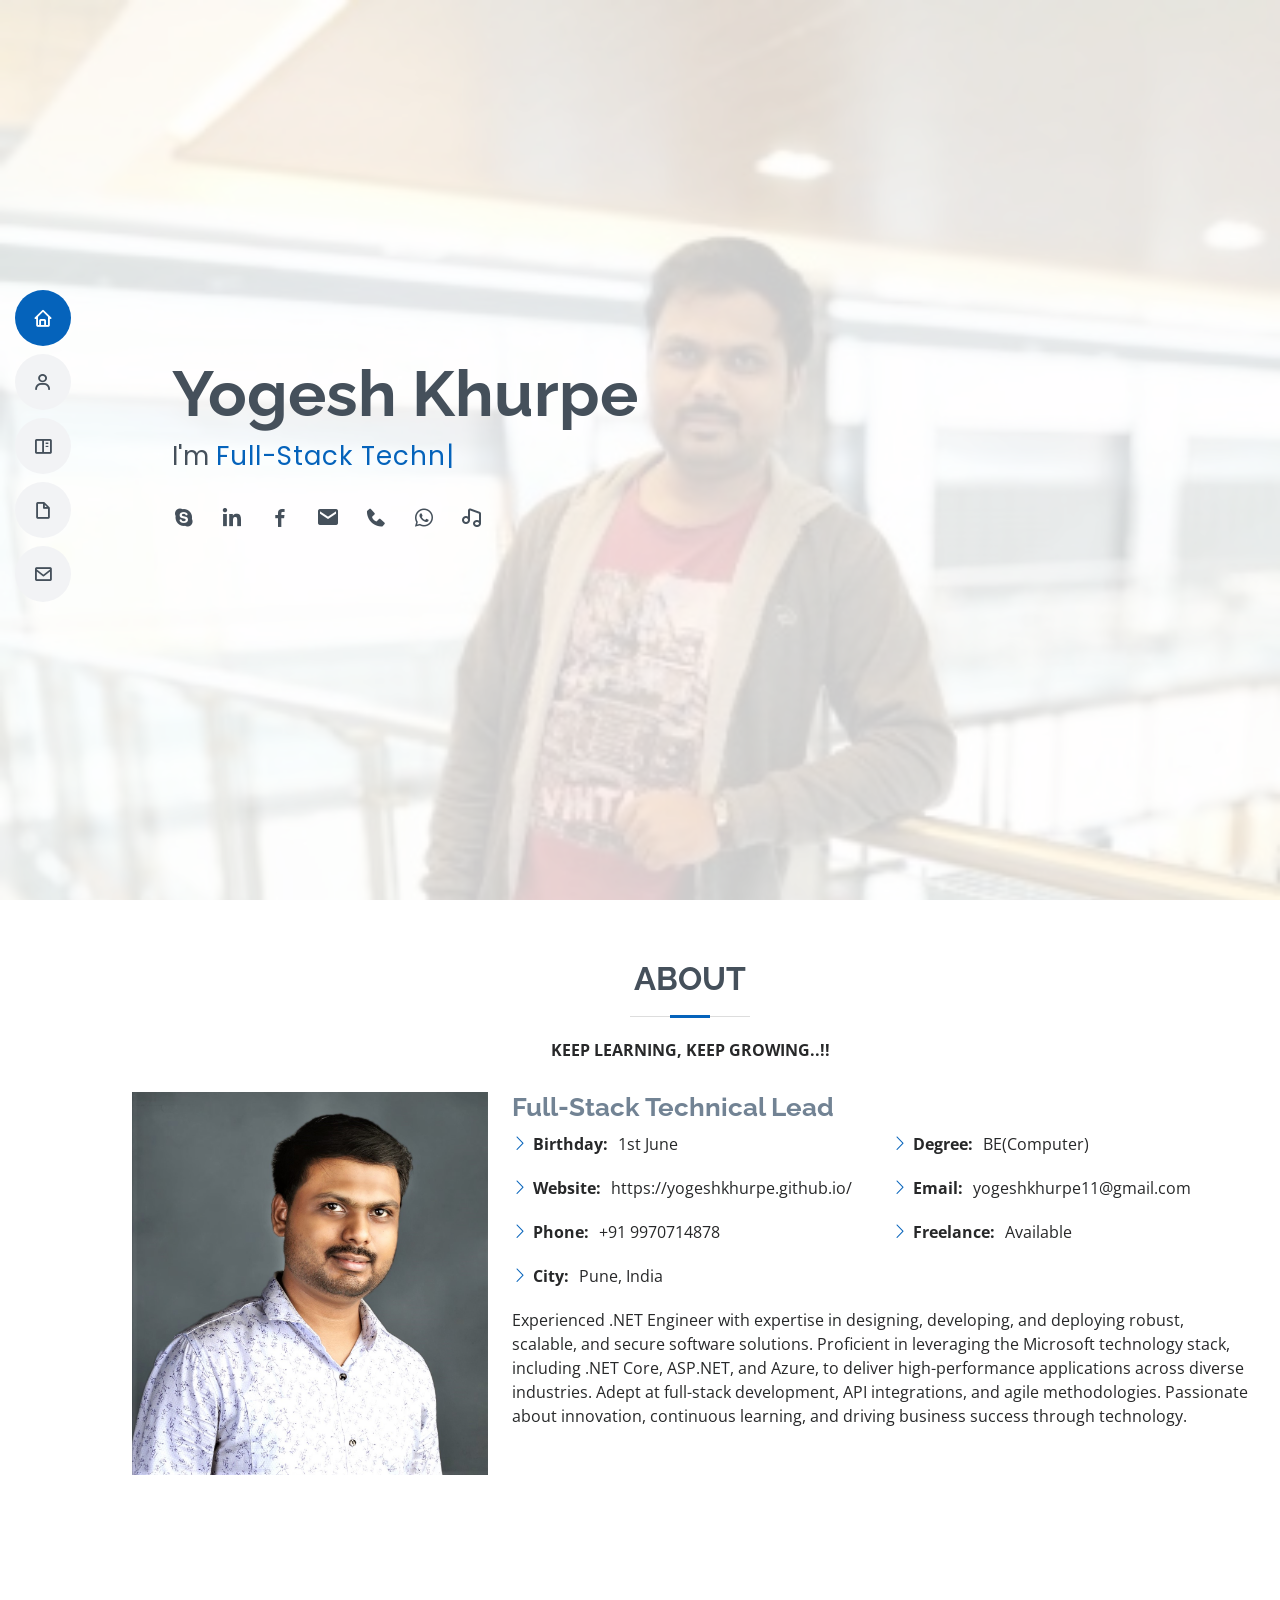
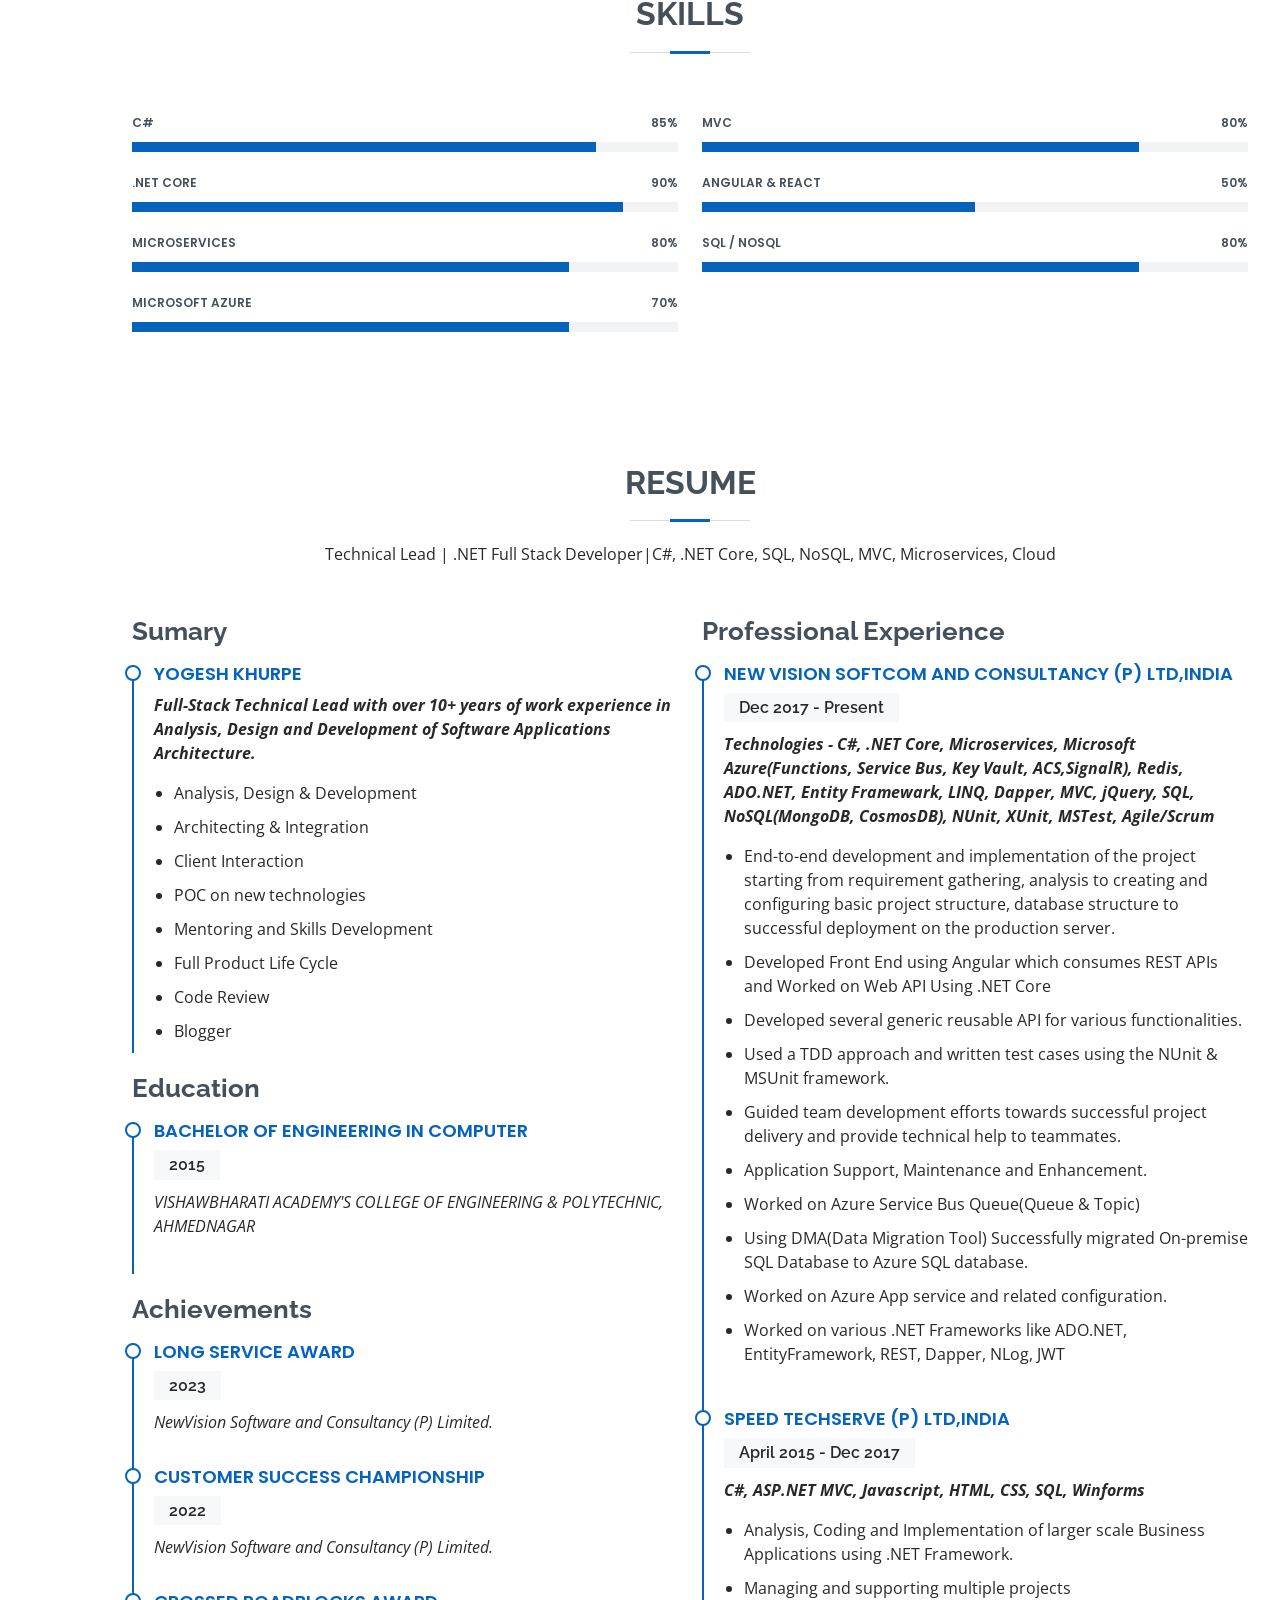
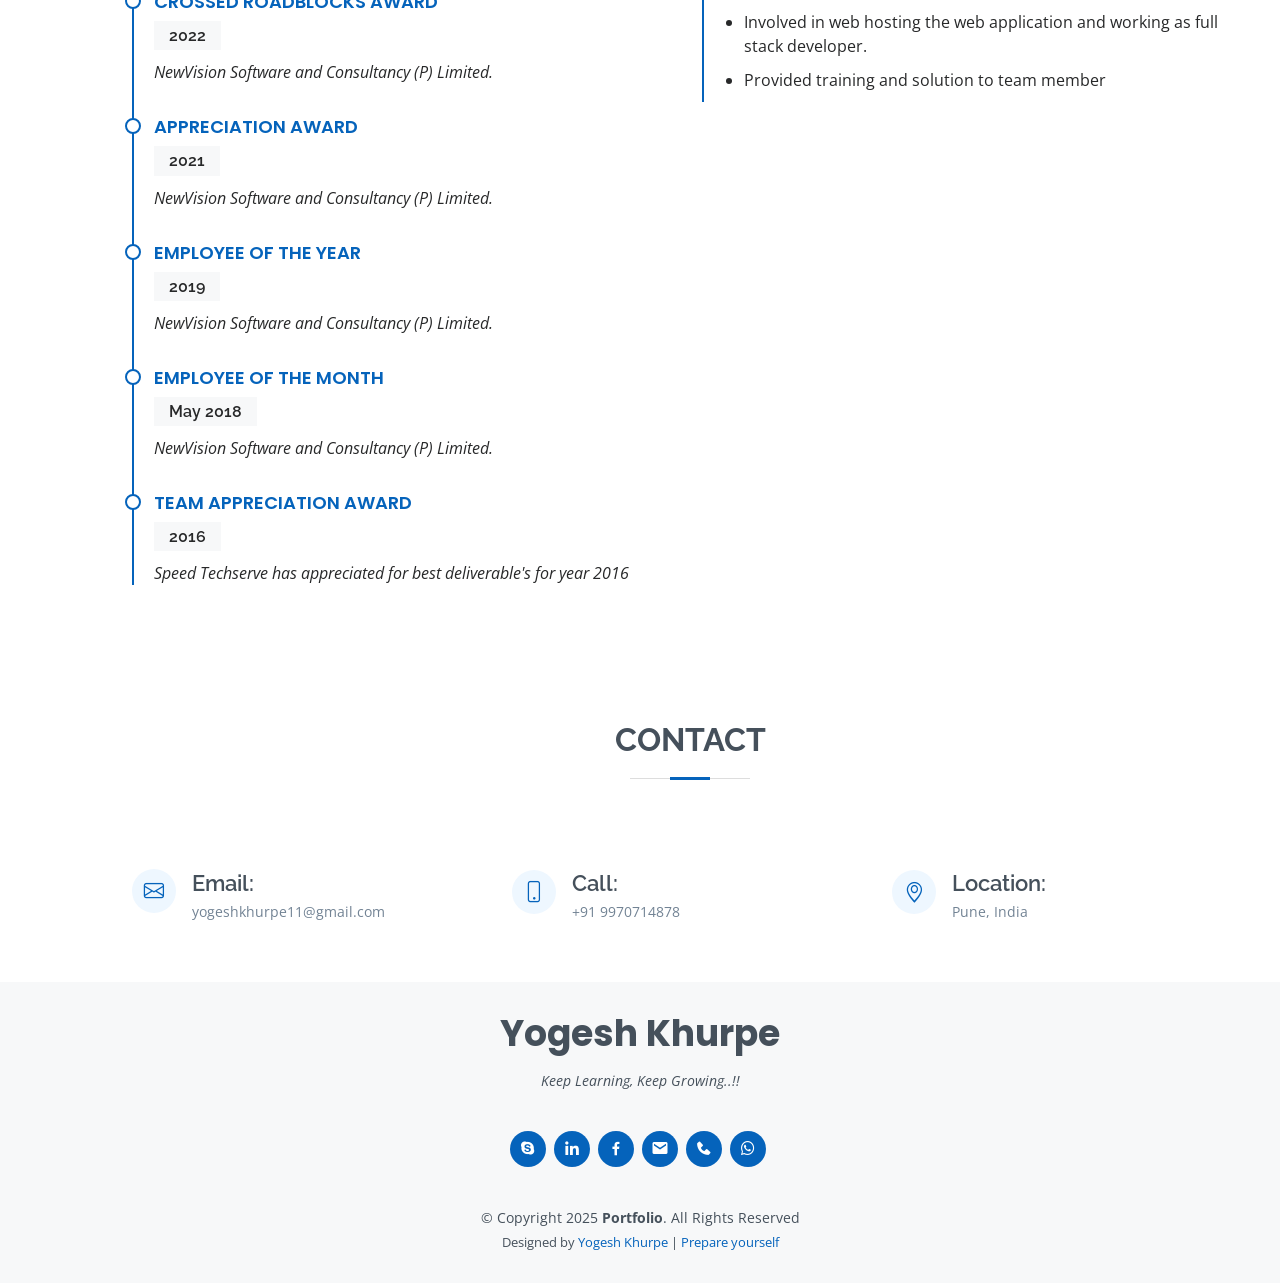
==== index.html @ 598e219a "Update index.html" ====
<!DOCTYPE html>
<html lang="en">

<head>
    <meta charset="utf-8">
    <meta content="width=device-width, initial-scale=1.0" name="viewport">

    <title>Yogesh Khurpe | Software Designer</title>
    <meta content="Yogesh Khurpe" name="description">
    <meta content="Yogesh,Yogesh Khurpe,Yogesh Khurpe Portfolio" name="keywords">

    <!-- Favicons -->
    <link href="assets/img/favicon.ico" rel="icon">
    <link href="assets/img/apple-touch-icon.png" rel="apple-touch-icon">

    <!-- Google Fonts -->
    <link href="https://fonts.googleapis.com/css?family=Open+Sans:300,300i,400,400i,600,600i,700,700i|Raleway:300,300i,400,400i,500,500i,600,600i,700,700i|Poppins:300,300i,400,400i,500,500i,600,600i,700,700i" rel="stylesheet">

    <!-- Vendor CSS Files -->
    <link href="assets/vendor/aos/aos.css" rel="stylesheet">
    <link href="assets/vendor/bootstrap/css/bootstrap.min.css" rel="stylesheet">
    <link href="assets/vendor/bootstrap-icons/bootstrap-icons.css" rel="stylesheet">
    <link href="assets/vendor/boxicons/css/boxicons.min.css" rel="stylesheet">
    <link href="assets/vendor/glightbox/css/glightbox.min.css" rel="stylesheet">
    <link href="assets/vendor/swiper/swiper-bundle.min.css" rel="stylesheet">

    <!-- Template Main CSS File -->
    <link href="assets/css/style.css" rel="stylesheet">


    <script type="text/javascript">
        function playMusic() {
            document.getElementById("myAudio").play();
        }
    </script>
</head>

<body onload="playMusic()">

    <audio id="myAudio" controls loop autoplay hidden="false">
        <source src="Music/calmpiano.ogg" type="audio/ogg">
    </audio>

    <!-- ======= Mobile nav toggle button ======= -->
    <!-- <button type="button" class="mobile-nav-toggle d-xl-none"><i class="bi bi-list mobile-nav-toggle"></i></button> -->
    <i class="bi bi-list mobile-nav-toggle d-xl-none"></i>
    <!-- ======= Header ======= -->
    <header id="header" class="d-flex flex-column justify-content-center">

        <nav id="navbar" class="navbar nav-menu">
            <ul>
                <li><a href="#hero" class="nav-link scrollto active"><i class="bx bx-home"></i> <span>Home</span></a></li>
                <li><a href="#about" class="nav-link scrollto"><i class="bx bx-user"></i> <span>About</span></a></li>
                <li><a href="#skills" class="nav-link scrollto"><i class="bx bx-book-content"></i> <span>Skills</span></a></li>
                <li><a href="#resume" class="nav-link scrollto"><i class="bx bx-file-blank"></i> <span>Resume</span></a></li>
                <!--<li><a href="#services" class="nav-link scrollto"><i class="bx bx-server"></i> <span>Services</span></a></li>-->
                <li><a href="#contact" class="nav-link scrollto"><i class="bx bx-envelope"></i> <span>Contact</span></a></li>
            </ul>
        </nav><!-- .nav-menu -->

    </header><!-- End Header -->
    <!-- ======= Hero Section ======= -->
    <section id="hero" class="d-flex flex-column justify-content-center">
        <div class="container" data-aos="zoom-in" data-aos-delay="100">
            <h1>Yogesh Khurpe</h1>
            <p>I'm <span class="typed" data-typed-items="Full-Stack Technical Lead, Software Developer"></span></p>
            <div class="social-links">

                <a target="_blank" href="https://join.skype.com/invite/p4VAq1hdDJqx" class="skype"><i class="bx bxl-skype"></i></a>
                <a target="_blank" href="https://www.linkedin.com/in/yogesh-khurpe-dotnetdeveloper/" class="linkedin"><i class="bx bxl-linkedin"></i></a>
                <a target="_blank" href="https://www.facebook.com/yogesh.khurpe1" class="facebook"><i class="bx bxl-facebook"></i></a>
                <a target="_blank" href="mailto:yogeshkhurpe11@gmail.com" class="envelope"><i class="bx bxs-envelope"></i></a>
                <a target="_blank" href="tel:9970714878" class="phone"><i class="bx bxs-phone"></i></a>
                <a target="_blank" href="https://api.whatsapp.com/send?phone=919970714878" class="whatsapp"><i class="bx bxl-whatsapp"></i></a>
                <a href="https://yogeshkhurpe.github.io/" class="music"><i class="bx bx-music"></i></a>
            </div>
        </div>
    </section><!-- End Hero -->

    <main id="main">

        <!-- ======= About Section ======= -->
        <section id="about" class="about">
            <div class="container" data-aos="fade-up">

                <div class="section-title">
                    <h2>About</h2>           
                    <p>
                        <b>KEEP LEARNING, KEEP GROWING..!!</b>
                    </p>
                </div>

                <div class="row">
                    <div class="col-lg-4">
                        <img src="assets/img/profile-img.jpg" class="img-fluid" alt="">
                    </div>
                    <div class="col-lg-8 pt-4 pt-lg-0 content">
                        <h3>Full-Stack Technical Lead </h3>               
                        <div class="row">
                            <div class="col-lg-6">
                                <ul>
                                    <li><i class="bi bi-chevron-right"></i> <strong>Birthday:</strong> <span>1st June</span></li>
                                    <li><i class="bi bi-chevron-right"></i> <strong>Website:</strong> <span>https://yogeshkhurpe.github.io/</span></li>
                                    <li><i class="bi bi-chevron-right"></i> <strong>Phone:</strong> <span>+91 9970714878</span></li>
                                    <li><i class="bi bi-chevron-right"></i> <strong>City:</strong> <span>Pune, India</span></li>
                                </ul>
                            </div>
                            <div class="col-lg-6">
                                <ul>
                                    <li><i class="bi bi-chevron-right"></i> <strong>Degree:</strong> <span>BE(Computer)</span></li>
                                    <li><i class="bi bi-chevron-right"></i> <strong>Email:</strong> <span>yogeshkhurpe11@gmail.com</span></li>
                                    <li><i class="bi bi-chevron-right"></i> <strong>Freelance:</strong> <span>Available</span></li>
                                </ul>
                            </div>
                        </div>
                        <p>
                          Experienced .NET Engineer with expertise in designing, developing, and deploying robust, scalable, and secure software solutions. Proficient in leveraging the Microsoft technology stack, including .NET Core, ASP.NET, and Azure, to deliver high-performance applications across diverse industries. Adept at full-stack development, API integrations, and agile methodologies. Passionate about innovation, continuous learning, and driving business success through technology.
                        </p>
                    </div>
                </div>

            </div>
        </section><!-- End About Section -->
        <!-- ======= Skills Section ======= -->
        <section id="skills" class="skills section-bg">
            <div class="container" data-aos="fade-up">

                <div class="section-title">
                    <h2>Skills</h2>                
                </div>

                <div class="row skills-content">

                    <div class="col-lg-6">

                        <div class="progress">
                            <span class="skill">C# <i class="val">85%</i></span>
                            <div class="progress-bar-wrap">
                                <div class="progress-bar" role="progressbar" aria-valuenow="85" aria-valuemin="0" aria-valuemax="100"></div>
                            </div>
                        </div>

                        <div class="progress">
                            <span class="skill">.NET Core 	 <i class="val">90%</i></span>
                            <div class="progress-bar-wrap">
                                <div class="progress-bar" role="progressbar" aria-valuenow="90" aria-valuemin="0" aria-valuemax="100"></div>
                            </div>
                        </div>

                        <div class="progress">
                            <span class="skill">Microservices <i class="val">80%</i></span>
                            <div class="progress-bar-wrap">
                                <div class="progress-bar" role="progressbar" aria-valuenow="80" aria-valuemin="0" aria-valuemax="100"></div>
                            </div>
                        </div>

                           <div class="progress">
                            <span class="skill">Microsoft Azure <i class="val">70%</i></span>
                            <div class="progress-bar-wrap">
                                <div class="progress-bar" role="progressbar" aria-valuenow="80" aria-valuemin="0" aria-valuemax="100"></div>
                            </div>
                        </div>

                    </div>

                    <div class="col-lg-6">

                        <div class="progress">
                            <span class="skill">MVC <i class="val">80%</i></span>
                            <div class="progress-bar-wrap">
                                <div class="progress-bar" role="progressbar" aria-valuenow="80" aria-valuemin="0" aria-valuemax="100"></div>
                            </div>
                        </div>

                        <div class="progress">
                            <span class="skill">ANGULAR & REACT <i class="val">50%</i></span>
                            <div class="progress-bar-wrap">
                                <div class="progress-bar" role="progressbar" aria-valuenow="50" aria-valuemin="0" aria-valuemax="100"></div>
                            </div>
                        </div>

                        <div class="progress">
                            <span class="skill">SQL / NoSQL <i class="val">80%</i></span>
                            <div class="progress-bar-wrap">
                                <div class="progress-bar" role="progressbar" aria-valuenow="80" aria-valuemin="0" aria-valuemax="100"></div>
                            </div>
                        </div>

                    </div>

                </div>

            </div>
        </section><!-- End Skills Section -->
        <!-- ======= Resume Section ======= -->
        <section id="resume" class="resume">
            <div class="container" data-aos="fade-up">

                <div class="section-title">
                    <h2>Resume</h2>
                    <p> Technical Lead | .NET Full Stack Developer|C#, .NET Core, SQL, NoSQL, MVC, Microservices, Cloud</p>
                </div>

                <div class="row">
                    <div class="col-lg-6">
                        <h3 class="resume-title">Sumary</h3>
                        <div class="resume-item pb-0">
                            <h4>Yogesh Khurpe</h4>
                            <p><em><b> Full-Stack Technical Lead with over 10+ years of work experience in Analysis, Design and Development of Software Applications Architecture.</b></em></p>
                            <ul>
                                <li>Analysis, Design & Development</li>
                                <li>Architecting & Integration</li>
                                <li>Client Interaction</li>
                                <li>POC on new technologies</li>
                                <li>Mentoring and Skills Development</li>
                                <li>Full Product Life Cycle</li>
                                <li>Code Review</li>
                                <li>Blogger</li>

                            </ul>
                        </div>

                        <h3 class="resume-title">Education</h3>
                        <div class="resume-item">
                            <h4>BACHELOR OF ENGINEERING IN COMPUTER</h4>
                            <h5>2015</h5>
                            <p><em>VISHAWBHARATI ACADEMY'S COLLEGE OF ENGINEERING & POLYTECHNIC, AHMEDNAGAR</em></p>
                        </div>

                        <h3 class="resume-title">Achievements</h3>
                        <div class="resume-item">
                            <h4>Long Service Award </h4>
                            <h5>2023</h5>
                            <p>
                                <em>
                                    NewVision Software and Consultancy (P) Limited.
                                </em>
                            </p>
                        </div>
                        <div class="resume-item">
                            <h4>Customer Success Championship </h4>
                            <h5>2022</h5>
                            <p>
                                <em>
                                    NewVision Software and Consultancy (P) Limited.
                                </em>
                            </p>
                        </div>
                        <div class="resume-item">
                            <h4>Crossed Roadblocks Award  </h4>
                            <h5>2022</h5>
                            <p>
                                <em>
                                    NewVision Software and Consultancy (P) Limited.
                                </em>
                            </p>
                        </div>
                         <div class="resume-item">
                            <h4>Appreciation Award  </h4>
                            <h5>2021</h5>
                            <p>
                                <em>
                                    NewVision Software and Consultancy (P) Limited.
                                </em>
                            </p>
                        </div>
                          <div class="resume-item">
                            <h4>Employee Of The Year  </h4>
                            <h5>2019</h5>
                            <p>
                                <em>
                                    NewVision Software and Consultancy (P) Limited.
                                </em>
                            </p>
                        </div>
                             <div class="resume-item">
                            <h4>Employee Of The Month  </h4>
                            <h5>May 2018</h5>
                            <p>
                                <em>
                                    NewVision Software and Consultancy (P) Limited.
                                </em>
                            </p>
                        </div>
                        <div class="resume-item">
                            <h4>Team Appreciation Award </h4>
                            <h5>2016</h5>
                            <p>
                                <em>
                                    Speed Techserve has appreciated for best deliverable's for year 2016
                                </em>
                            </p>
                        </div>
                    </div>
                    <div class="col-lg-6">
                        <h3 class="resume-title">Professional Experience</h3>
                        <div class="resume-item">
                            <h4><a target="_blank" href="https://newvision-software.com/">NEW VISION SOFTCOM AND CONSULTANCY (P) Ltd,India</a></h4>
                            <h5>Dec 2017 - Present</h5>
                            <p><em> <b> Technologies - C#, .NET Core, Microservices, Microsoft Azure(Functions, Service Bus, Key Vault, ACS,SignalR), Redis,  ADO.NET, Entity Framewark, LINQ, Dapper, MVC, jQuery, SQL, NoSQL(MongoDB, CosmosDB), NUnit, XUnit, MSTest, Agile/Scrum</b></em></p>
                            <ul>
                                <li>End-to-end development and implementation of the project starting from requirement gathering, analysis to creating and configuring basic project structure, database structure to successful deployment on the production server.</li>
                                <li>Developed Front End using Angular which consumes REST APIs and Worked on Web API Using .NET Core</li>
                                <li>Developed several generic reusable API for various functionalities.</li>
                                <li>Used a TDD approach and written test cases using the NUnit & MSUnit framework.</li>
                                <li>Guided team development efforts towards successful project delivery and provide technical help to teammates.</li>
                                <li>Application Support, Maintenance and Enhancement.</li>
                                <li>Worked on Azure Service Bus Queue(Queue & Topic)</li>
                                <li>Using DMA(Data Migration Tool) Successfully migrated On-premise SQL Database to Azure SQL database.</li>
                                <li>Worked on Azure App service and related configuration.</li>
                                <li>Worked on various .NET Frameworks like ADO.NET, EntityFramework, REST, Dapper, NLog, JWT</li>
                            </ul>
                        </div>
                        <div class="resume-item">
                            <h4><a target="_blank" href="http://www.speedtechserve.com/" >Speed Techserve (P) Ltd,India</a></h4>
                            <h5>April 2015 - Dec 2017</h5>
                            <p><em><b>C#, ASP.NET MVC, Javascript, HTML, CSS, SQL, Winforms </b></em></p>
                            <ul>
                                <li>Analysis, Coding and Implementation of larger scale Business Applications using .NET Framework.</li>
                                <li>Managing and supporting multiple projects</li>
                                <li>Involved in web hosting the web application and working as full stack developer.</li>
                                <li>Provided training and solution to team member</li>
                            </ul>
                        </div>
                    </div>
                </div>

            </div>
        </section><!-- End Resume Section -->
        <!-- ======= Testimonials Section ======= -->
        <!-- ======= Contact Section ======= -->
        <section id="contact" class="contact">
            <div class="container" data-aos="fade-up">

                <div class="section-title">
                    <h2>Contact</h2>
                </div>

                <div class="row">

                    <div class="col-lg-4">
                        <div class="info">
                            <div class="email">
                                <a href="mailto:yogeshkhurpe11@gmail.com"><i class="bi bi-envelope"></i></a>
                                <h4>Email:</h4>
                                <p>yogeshkhurpe11@gmail.com</p>
                            </div>
                        </div>
                    </div>

                    <div class="col-lg-4">
                        <div class="info">
                            <div class="phone">
                                <a href="tel:9970714878"><i class="bi bi-phone"></i></a>
                                <h4>Call:</h4>
                                <p>+91 9970714878</p>
                            </div>
                        </div>
                    </div>
                    
                    <div class="col-lg-4">
                        <div class="info">
                            <div class="email">
                                <a target="_blank" href="https://goo.gl/maps/CtDCqxecMPmJd1iX8"><i class="bi bi-geo-alt"></i></a>
                                <h4>Location:</h4>
                                <p>Pune, India</p>
                            </div>
                        </div>
                    </div>
                </div>

            </div>
        </section><!-- End Contact Section -->

    </main><!-- End #main -->
    <!-- ======= Footer ======= -->
    <footer id="footer">
        <div class="container">
            <h3>Yogesh Khurpe</h3>
            <p>Keep Learning, Keep Growing..!!</p>
            <div class="social-links">
                <a target="_blank" href="https://join.skype.com/invite/p4VAq1hdDJqx" class="skype"><i class="bx bxl-skype"></i></a>
                <a target="_blank" href="https://www.linkedin.com/in/yogesh-khurpe-dotnetdeveloper/" class="linkedin"><i class="bx bxl-linkedin"></i></a>
                <a target="_blank" href="https://www.facebook.com/yogesh.khurpe1" class="facebook"><i class="bx bxl-facebook"></i></a>
                <a target="_blank" href="mailto:yogeshkhurpe11@gmail.com" class="envelope"><i class="bx bxs-envelope"></i></a>
                <a target="_blank" href="tel:9970714878" class="phone"><i class="bx bxs-phone"></i></a>
                <a target="_blank" href="https://api.whatsapp.com/send?phone=919970714878" class="whatsapp"><i class="bx bxl-whatsapp"></i></a>
            </div>
            <div class="copyright">
                &copy; Copyright 2025 <strong><span>Portfolio</span></strong>. All Rights Reserved
            </div>
            <div class="credits">
                Designed by <a href="#">Yogesh Khurpe</a> | <a href="/preparation" target="_blank">Prepare yourself</a>
            </div>  
        </div>
    </footer><!-- End Footer -->

    <div id="preloader"></div>
    <a href="#" class="back-to-top d-flex align-items-center justify-content-center"><i class="bi bi-arrow-up-short"></i></a>

    <!-- Vendor JS Files -->
    <script src="assets/vendor/aos/aos.js"></script>
    <script src="assets/vendor/bootstrap/js/bootstrap.bundle.min.js"></script>
    <script src="assets/vendor/glightbox/js/glightbox.min.js"></script>
    <script src="assets/vendor/isotope-layout/isotope.pkgd.min.js"></script>
    <script src="assets/vendor/php-email-form/validate.js"></script>
    <script src="assets/vendor/purecounter/purecounter.js"></script>
    <script src="assets/vendor/swiper/swiper-bundle.min.js"></script>
    <script src="assets/vendor/typed.js/typed.min.js"></script>
    <script src="assets/vendor/waypoints/noframework.waypoints.js"></script>

    <!-- Template Main JS File -->
    <script src="assets/js/main.js"></script>

</body>

</html>
---- assets/css/style.css ----
/**
* Template Name: MyResume - v4.0.1
* Template URL: https://bootstrapmade.com/free-html-bootstrap-template-my-resume/
* Author: BootstrapMade.com
* License: https://bootstrapmade.com/license/
*/

/*--------------------------------------------------------------
# General
--------------------------------------------------------------*/
body {
  font-family: "Open Sans", sans-serif;
  color: #272829;
}

a {
  color: #0563bb;
  text-decoration: none;
}

a:hover {
  color: #067ded;
  text-decoration: none;
}

h1, h2, h3, h4, h5, h6 {
  font-family: "Raleway", sans-serif;
}

/*--------------------------------------------------------------
# Back to top button
--------------------------------------------------------------*/
.back-to-top {
  position: fixed;
  visibility: hidden;
  opacity: 0;
  right: 15px;
  bottom: 15px;
  z-index: 996;
  background: #0563bb;
  width: 40px;
  height: 40px;
  border-radius: 50px;
  transition: all 0.4s;
}

.back-to-top i {
  font-size: 28px;
  color: #fff;
  line-height: 0;
}

.back-to-top:hover {
  background: #0678e3;
  color: #fff;
}

.back-to-top.active {
  visibility: visible;
  opacity: 1;
}

/*--------------------------------------------------------------
# Preloader
--------------------------------------------------------------*/
#preloader {
  position: fixed;
  top: 0;
  left: 0;
  right: 0;
  bottom: 0;
  z-index: 9999;
  overflow: hidden;
  background: #fff;
}

#preloader:before {
  content: "";
  position: fixed;
  top: calc(50% - 30px);
  left: calc(50% - 30px);
  border: 6px solid #0563bb;
  border-top-color: #fff;
  border-bottom-color: #fff;
  border-radius: 50%;
  width: 60px;
  height: 60px;
  -webkit-animation: animate-preloader 1s linear infinite;
  animation: animate-preloader 1s linear infinite;
}

@-webkit-keyframes animate-preloader {
  0% {
    transform: rotate(0deg);
  }
  100% {
    transform: rotate(360deg);
  }
}

@keyframes animate-preloader {
  0% {
    transform: rotate(0deg);
  }
  100% {
    transform: rotate(360deg);
  }
}

/*--------------------------------------------------------------
# Disable aos animation delay on mobile devices
--------------------------------------------------------------*/
@media screen and (max-width: 768px) {
  [data-aos-delay] {
    transition-delay: 0 !important;
  }
}

/*--------------------------------------------------------------
# Header
--------------------------------------------------------------*/
#header {
  position: fixed;
  top: 0;
  left: 0;
  bottom: 0;
  z-index: 9997;
  transition: all 0.5s;
  padding: 15px;
  overflow-y: auto;
}

@media (max-width: 992px) {
  #header {
    width: 300px;
    background: #fff;
    border-right: 1px solid #e6e9ec;
    left: -300px;
  }
}

@media (min-width: 992px) {
  #main {
    margin-left: 100px;
  }
}

/*--------------------------------------------------------------
# Navigation Menu
--------------------------------------------------------------*/
/**
* Desktop Navigation 
*/
.nav-menu {
  padding: 0;
  display: block;
}

.nav-menu * {
  margin: 0;
  padding: 0;
  list-style: none;
}

.nav-menu > ul > li {
  position: relative;
  white-space: nowrap;
}

.nav-menu a {
  display: flex;
  align-items: center;
  color: #45505b;
  padding: 10px 18px;
  margin-bottom: 8px;
  transition: 0.3s;
  font-size: 15px;
  border-radius: 50px;
  background: #f2f3f5;
  height: 56px;
  width: 100%;
  overflow: hidden;
  transition: 0.3s;
}

.nav-menu a i {
  font-size: 20px;
}

.nav-menu a span {
  padding: 0 5px 0 7px;
  color: #45505b;
}

@media (min-width: 992px) {
  .nav-menu a {
    width: 56px;
  }
  .nav-menu a span {
    display: none;
    color: #fff;
  }
}

.nav-menu a:hover, .nav-menu .active, .nav-menu li:hover > a {
  color: #fff;
  background: #0563bb;
}

.nav-menu a:hover span, .nav-menu .active span, .nav-menu li:hover > a span {
  color: #fff;
}

.nav-menu a:hover, .nav-menu li:hover > a {
  width: 100%;
  color: #fff;
}

.nav-menu a:hover span, .nav-menu li:hover > a span {
  display: block;
}

/**
* Mobile Navigation 
*/
.mobile-nav-toggle {
  position: fixed;
  right: 10px;
  top: 10px;
  z-index: 9998;
  border: 0;
  background: none;
  font-size: 28px;
  transition: all 0.4s;
  outline: none !important;
  line-height: 0;
  cursor: pointer;
  border-radius: 50px;
  padding: 5px;
}

.mobile-nav-toggle i {
  color: #45505b;
}

.mobile-nav-active {
  overflow: hidden;
}

.mobile-nav-active #header {
  left: 0;
}

.mobile-nav-active .mobile-nav-toggle {
  color: #fff;
  background-color: #0563bb;
}

/*--------------------------------------------------------------
# Hero Section
--------------------------------------------------------------*/
#hero {
  width: 100%;
  height: 100vh;
  background: url("../img/hero-bg.jpg") top right no-repeat;
  background-size: cover;
  position: relative;
}

@media (min-width: 992px) {
  #hero {
    padding-left: 160px;
  }
}

#hero:before {
  content: "";
  background: rgba(255, 255, 255, 0.8);
  position: absolute;
  bottom: 0;
  top: 0;
  left: 0;
  right: 0;
}

#hero h1 {
  margin: 0;
  font-size: 64px;
  font-weight: 700;
  line-height: 56px;
  color: #45505b;
}

#hero p {
  color: #45505b;
  margin: 15px 0 0 0;
  font-size: 26px;
  font-family: "Poppins", sans-serif;
}

#hero p span {
  color: #0563bb;
  letter-spacing: 1px;
}

#hero .social-links {
  margin-top: 30px;
}

#hero .social-links a {
  font-size: 24px;
  display: inline-block;
  color: #45505b;
  line-height: 1;
  margin-right: 20px;
  transition: 0.3s;
}

#hero .social-links a:hover {
  color: #0563bb;
}

@media (max-width: 992px) {
  #hero {
    text-align: center;
  }
  #hero h1 {
    font-size: 32px;
    line-height: 36px;
  }
  #hero p {
    margin-top: 10px;
    font-size: 20px;
    line-height: 24px;
  }
}

/*--------------------------------------------------------------
# Sections General
--------------------------------------------------------------*/
section {
  padding: 60px 0;
  overflow: hidden;
}

.section-title {
  text-align: center;
  padding-bottom: 30px;
}

.section-title h2 {
  font-size: 32px;
  font-weight: bold;
  text-transform: uppercase;
  margin-bottom: 20px;
  padding-bottom: 20px;
  position: relative;
  color: #45505b;
}

.section-title h2::before {
  content: '';
  position: absolute;
  display: block;
  width: 120px;
  height: 1px;
  background: #ddd;
  bottom: 1px;
  left: calc(50% - 60px);
}

.section-title h2::after {
  content: '';
  position: absolute;
  display: block;
  width: 40px;
  height: 3px;
  background: #0563bb;
  bottom: 0;
  left: calc(50% - 20px);
}

.section-title p {
  margin-bottom: 0;
}

/*--------------------------------------------------------------
# About
--------------------------------------------------------------*/
.about .content h3 {
  font-weight: 700;
  font-size: 26px;
  color: #728394;
}

.about .content ul {
  list-style: none;
  padding: 0;
}

.about .content ul li {
  margin-bottom: 20px;
  display: flex;
  align-items: center;
}

.about .content ul strong {
  margin-right: 10px;
}

.about .content ul i {
  font-size: 16px;
  margin-right: 5px;
  color: #0563bb;
  line-height: 0;
}

.about .content p:last-child {
  margin-bottom: 0;
}

/*--------------------------------------------------------------
# Facts
--------------------------------------------------------------*/
.facts .count-box {
  padding: 30px 30px 25px 30px;
  margin-top: 30px;
  width: 100%;
  position: relative;
  text-align: center;
  background: #fff;
}

.facts .count-box i {
  position: absolute;
  top: -25px;
  left: 50%;
  transform: translateX(-50%);
  font-size: 24px;
  background: #0563bb;
  color: #fff;
  border-radius: 50px;
  display: inline-flex;
  align-items: center;
  justify-content: center;
  width: 48px;
  height: 48px;
}

.facts .count-box span {
  font-size: 36px;
  display: block;
  font-weight: 600;
  color: #011426;
}

.facts .count-box p {
  padding: 0;
  margin: 0;
  font-family: "Raleway", sans-serif;
  font-size: 14px;
}

/*--------------------------------------------------------------
# Akills
--------------------------------------------------------------*/
.skills .progress {
  height: 60px;
  display: block;
  background: none;
  border-radius: 0;
}

.skills .progress .skill {
  padding: 10px 0;
  margin: 0;
  text-transform: uppercase;
  display: block;
  font-weight: 600;
  font-family: "Poppins", sans-serif;
  color: #45505b;
}

.skills .progress .skill .val {
  float: right;
  font-style: normal;
}

.skills .progress-bar-wrap {
  background: #f2f3f5;
}

.skills .progress-bar {
  width: 1px;
  height: 10px;
  transition: .9s;
  background-color: #0563bb;
}

/*--------------------------------------------------------------
# Resume
--------------------------------------------------------------*/
.resume .resume-title {
  font-size: 26px;
  font-weight: 700;
  margin-top: 20px;
  margin-bottom: 20px;
  color: #45505b;
}

.resume .resume-item {
  padding: 0 0 20px 20px;
  margin-top: -2px;
  border-left: 2px solid #0563bb;
  position: relative;
}

.resume .resume-item h4 {
  line-height: 18px;
  font-size: 18px;
  font-weight: 600;
  text-transform: uppercase;
  font-family: "Poppins", sans-serif;
  color: #0563bb;
  margin-bottom: 10px;
}

.resume .resume-item h5 {
  font-size: 16px;
  background: #f7f8f9;
  padding: 5px 15px;
  display: inline-block;
  font-weight: 600;
  margin-bottom: 10px;
}

.resume .resume-item ul {
  padding-left: 20px;
}

.resume .resume-item ul li {
  padding-bottom: 10px;
}

.resume .resume-item:last-child {
  padding-bottom: 0;
}

.resume .resume-item::before {
  content: "";
  position: absolute;
  width: 16px;
  height: 16px;
  border-radius: 50px;
  left: -9px;
  top: 0;
  background: #fff;
  border: 2px solid #0563bb;
}

/*--------------------------------------------------------------
# Portfolio
--------------------------------------------------------------*/
.portfolio .portfolio-item {
  margin-bottom: 30px;
}

.portfolio #portfolio-flters {
  padding: 0;
  margin: 0 auto 25px auto;
  list-style: none;
  text-align: center;
  background: #fff;
  border-radius: 50px;
  padding: 2px 15px;
}

.portfolio #portfolio-flters li {
  cursor: pointer;
  display: inline-block;
  padding: 10px 15px;
  font-size: 14px;
  font-weight: 600;
  line-height: 1;
  text-transform: uppercase;
  color: #272829;
  margin-bottom: 5px;
  transition: all 0.3s ease-in-out;
}

.portfolio #portfolio-flters li:hover, .portfolio #portfolio-flters li.filter-active {
  color: #0563bb;
}

.portfolio #portfolio-flters li:last-child {
  margin-right: 0;
}

.portfolio .portfolio-wrap {
  transition: 0.3s;
  position: relative;
  overflow: hidden;
  z-index: 1;
  background: rgba(69, 80, 91, 0.8);
}

.portfolio .portfolio-wrap::before {
  content: "";
  background: rgba(255, 255, 255, 0.7);
  position: absolute;
  left: 30px;
  right: 30px;
  top: 30px;
  bottom: 30px;
  transition: all ease-in-out 0.3s;
  z-index: 2;
  opacity: 0;
}

.portfolio .portfolio-wrap .portfolio-info {
  opacity: 0;
  position: absolute;
  top: 0;
  left: 0;
  right: 0;
  bottom: 0;
  text-align: center;
  z-index: 3;
  transition: all ease-in-out 0.3s;
  display: flex;
  flex-direction: column;
  justify-content: center;
  align-items: center;
}

.portfolio .portfolio-wrap .portfolio-info::before {
  display: block;
  content: "";
  width: 48px;
  height: 48px;
  position: absolute;
  top: 35px;
  left: 35px;
  border-top: 3px solid #d7dce1;
  border-left: 3px solid #d7dce1;
  transition: all 0.5s ease 0s;
  z-index: 9994;
}

.portfolio .portfolio-wrap .portfolio-info::after {
  display: block;
  content: "";
  width: 48px;
  height: 48px;
  position: absolute;
  bottom: 35px;
  right: 35px;
  border-bottom: 3px solid #d7dce1;
  border-right: 3px solid #d7dce1;
  transition: all 0.5s ease 0s;
  z-index: 9994;
}

.portfolio .portfolio-wrap .portfolio-info h4 {
  font-size: 20px;
  color: #45505b;
  font-weight: 600;
}

.portfolio .portfolio-wrap .portfolio-info p {
  color: #45505b;
  font-size: 14px;
  text-transform: uppercase;
  padding: 0;
  margin: 0;
}

.portfolio .portfolio-wrap .portfolio-links {
  text-align: center;
  z-index: 4;
}

.portfolio .portfolio-wrap .portfolio-links a {
  color: #45505b;
  margin: 0 2px;
  font-size: 28px;
  display: inline-block;
  transition: 0.3s;
}

.portfolio .portfolio-wrap .portfolio-links a:hover {
  color: #148af9;
}

.portfolio .portfolio-wrap:hover::before {
  top: 0;
  left: 0;
  right: 0;
  bottom: 0;
  opacity: 1;
}

.portfolio .portfolio-wrap:hover .portfolio-info {
  opacity: 1;
}

.portfolio .portfolio-wrap:hover .portfolio-info::before {
  top: 15px;
  left: 15px;
}

.portfolio .portfolio-wrap:hover .portfolio-info::after {
  bottom: 15px;
  right: 15px;
}

/*--------------------------------------------------------------
# Portfolio Details
--------------------------------------------------------------*/
.portfolio-details {
  padding-top: 40px;
}

.portfolio-details .portfolio-details-slider img {
  width: 100%;
}

.portfolio-details .portfolio-details-slider .swiper-pagination {
  margin-top: 20px;
  position: relative;
}

.portfolio-details .portfolio-details-slider .swiper-pagination .swiper-pagination-bullet {
  width: 12px;
  height: 12px;
  background-color: #fff;
  opacity: 1;
  border: 1px solid #0563bb;
}

.portfolio-details .portfolio-details-slider .swiper-pagination .swiper-pagination-bullet-active {
  background-color: #0563bb;
}

.portfolio-details .portfolio-info {
  padding: 30px;
  box-shadow: 0px 0 30px rgba(69, 80, 91, 0.08);
}

.portfolio-details .portfolio-info h3 {
  font-size: 22px;
  font-weight: 700;
  margin-bottom: 20px;
  padding-bottom: 20px;
  border-bottom: 1px solid #eee;
}

.portfolio-details .portfolio-info ul {
  list-style: none;
  padding: 0;
  font-size: 15px;
}

.portfolio-details .portfolio-info ul li + li {
  margin-top: 10px;
}

.portfolio-details .portfolio-description {
  padding-top: 30px;
}

.portfolio-details .portfolio-description h2 {
  font-size: 26px;
  font-weight: 700;
  margin-bottom: 20px;
}

.portfolio-details .portfolio-description p {
  padding: 0;
}

/*--------------------------------------------------------------
# Services
--------------------------------------------------------------*/
.services .icon-box {
  text-align: center;
  padding: 70px 20px 80px 20px;
  transition: all ease-in-out 0.3s;
  background: #fff;
  box-shadow: 0px 5px 90px 0px rgba(110, 123, 131, 0.05);
}

.services .icon-box .icon {
  margin: 0 auto;
  width: 100px;
  height: 100px;
  display: flex;
  align-items: center;
  justify-content: center;
  transition: ease-in-out 0.3s;
  position: relative;
}

.services .icon-box .icon i {
  font-size: 36px;
  transition: 0.5s;
  position: relative;
}

.services .icon-box .icon svg {
  position: absolute;
  top: 0;
  left: 0;
}

.services .icon-box .icon svg path {
  transition: 0.5s;
  fill: #f5f5f5;
}

.services .icon-box h4 {
  font-weight: 600;
  margin: 10px 0 15px 0;
  font-size: 22px;
}

.services .icon-box h4 a {
  color: #45505b;
  transition: ease-in-out 0.3s;
}

.services .icon-box p {
  line-height: 24px;
  font-size: 14px;
  margin-bottom: 0;
}

.services .icon-box:hover {
  border-color: #fff;
  box-shadow: 0px 0 35px 0 rgba(0, 0, 0, 0.08);
}

.services .iconbox-blue i {
  color: #47aeff;
}

.services .iconbox-blue:hover .icon i {
  color: #fff;
}

.services .iconbox-blue:hover .icon path {
  fill: #47aeff;
}

.services .iconbox-orange i {
  color: #ffa76e;
}

.services .iconbox-orange:hover .icon i {
  color: #fff;
}

.services .iconbox-orange:hover .icon path {
  fill: #ffa76e;
}

.services .iconbox-pink i {
  color: #e80368;
}

.services .iconbox-pink:hover .icon i {
  color: #fff;
}

.services .iconbox-pink:hover .icon path {
  fill: #e80368;
}

.services .iconbox-yellow i {
  color: #ffbb2c;
}

.services .iconbox-yellow:hover .icon i {
  color: #fff;
}

.services .iconbox-yellow:hover .icon path {
  fill: #ffbb2c;
}

.services .iconbox-red i {
  color: #ff5828;
}

.services .iconbox-red:hover .icon i {
  color: #fff;
}

.services .iconbox-red:hover .icon path {
  fill: #ff5828;
}

.services .iconbox-teal i {
  color: #11dbcf;
}

.services .iconbox-teal:hover .icon i {
  color: #fff;
}

.services .iconbox-teal:hover .icon path {
  fill: #11dbcf;
}

/*--------------------------------------------------------------
# Testimonials
--------------------------------------------------------------*/
.testimonials .section-header {
  margin-bottom: 40px;
}

.testimonials .testimonial-item {
  text-align: center;
}

.testimonials .testimonial-item .testimonial-img {
  width: 120px;
  border-radius: 50%;
  border: 4px solid #fff;
  margin: 0 auto;
}

.testimonials .testimonial-item h3 {
  font-size: 20px;
  font-weight: bold;
  margin: 10px 0 5px 0;
  color: #111;
}

.testimonials .testimonial-item h4 {
  font-size: 14px;
  color: #999;
  margin: 0 0 15px 0;
}

.testimonials .testimonial-item .quote-icon-left, .testimonials .testimonial-item .quote-icon-right {
  color: #90c8fc;
  font-size: 26px;
}

.testimonials .testimonial-item .quote-icon-left {
  display: inline-block;
  left: -5px;
  position: relative;
}

.testimonials .testimonial-item .quote-icon-right {
  display: inline-block;
  right: -5px;
  position: relative;
  top: 10px;
}

.testimonials .testimonial-item p {
  font-style: italic;
  margin: 0 auto 15px auto;
}

.testimonials .swiper-pagination {
  margin-top: 20px;
  position: relative;
}

.testimonials .swiper-pagination .swiper-pagination-bullet {
  width: 12px;
  height: 12px;
  background-color: #fff;
  opacity: 1;
  border: 1px solid #0563bb;
}

.testimonials .swiper-pagination .swiper-pagination-bullet-active {
  background-color: #0563bb;
}

@media (min-width: 992px) {
  .testimonials .testimonial-item p {
    width: 80%;
  }
}

/*--------------------------------------------------------------
# Contact
--------------------------------------------------------------*/
.contact .info {
  width: 100%;
  background: #fff;
}

.contact .info i {
  font-size: 20px;
  color: #0563bb;
  float: left;
  width: 44px;
  height: 44px;
  background: #eef7ff;
  display: flex;
  justify-content: center;
  align-items: center;
  border-radius: 50px;
  transition: all 0.3s ease-in-out;
}

.contact .info h4 {
  padding: 0 0 0 60px;
  font-size: 22px;
  font-weight: 600;
  margin-bottom: 5px;
  color: #45505b;
}

.contact .info p {
  padding: 0 0 0 60px;
  margin-bottom: 0;
  font-size: 14px;
  color: #728394;
}

.contact .info .email, .contact .info .phone {
  margin-top: 40px;
}

.contact .info .email:hover i, .contact .info .address:hover i, .contact .info .phone:hover i {
  background: #0563bb;
  color: #fff;
}

.contact .php-email-form {
  width: 100%;
  background: #fff;
}

.contact .php-email-form .form-group {
  padding-bottom: 8px;
}

.contact .php-email-form .error-message {
  display: none;
  color: #fff;
  background: #ed3c0d;
  text-align: left;
  padding: 15px;
  font-weight: 600;
}

.contact .php-email-form .error-message br + br {
  margin-top: 25px;
}

.contact .php-email-form .sent-message {
  display: none;
  color: #fff;
  background: #18d26e;
  text-align: center;
  padding: 15px;
  font-weight: 600;
}

.contact .php-email-form .loading {
  display: none;
  background: #fff;
  text-align: center;
  padding: 15px;
}

.contact .php-email-form .loading:before {
  content: "";
  display: inline-block;
  border-radius: 50%;
  width: 24px;
  height: 24px;
  margin: 0 10px -6px 0;
  border: 3px solid #18d26e;
  border-top-color: #eee;
  -webkit-animation: animate-loading 1s linear infinite;
  animation: animate-loading 1s linear infinite;
}

.contact .php-email-form input, .contact .php-email-form textarea {
  border-radius: 4px;
  box-shadow: none;
  font-size: 14px;
}

.contact .php-email-form input {
  height: 44px;
}

.contact .php-email-form textarea {
  padding: 10px 12px;
}

.contact .php-email-form button[type="submit"] {
  background: #0563bb;
  border: 0;
  padding: 10px 35px;
  color: #fff;
  transition: 0.4s;
  border-radius: 50px;
}

.contact .php-email-form button[type="submit"]:hover {
  background: #0678e3;
}

@-webkit-keyframes animate-loading {
  0% {
    transform: rotate(0deg);
  }
  100% {
    transform: rotate(360deg);
  }
}

@keyframes animate-loading {
  0% {
    transform: rotate(0deg);
  }
  100% {
    transform: rotate(360deg);
  }
}

/*--------------------------------------------------------------
# Footer
--------------------------------------------------------------*/
#footer {
  background: #f7f8f9;
  color: #45505b;
  font-size: 14px;
  text-align: center;
  padding: 30px 0;
}

#footer h3 {
  font-size: 36px;
  font-weight: 700;
  position: relative;
  font-family: "Poppins", sans-serif;
  padding: 0;
  margin: 0 0 15px 0;
}

#footer p {
  font-size: 15;
  font-style: italic;
  padding: 0;
  margin: 0 0 40px 0;
}

#footer .social-links {
  margin: 0 0 40px 0;
}

#footer .social-links a {
  font-size: 18px;
  display: inline-block;
  background: #0563bb;
  color: #fff;
  line-height: 1;
  padding: 8px 0;
  margin-right: 4px;
  border-radius: 50%;
  text-align: center;
  width: 36px;
  height: 36px;
  transition: 0.3s;
}

#footer .social-links a:hover {
  background: #0678e3;
  color: #fff;
  text-decoration: none;
}

#footer .copyright {
  margin: 0 0 5px 0;
}

#footer .credits {
  font-size: 13px;
}
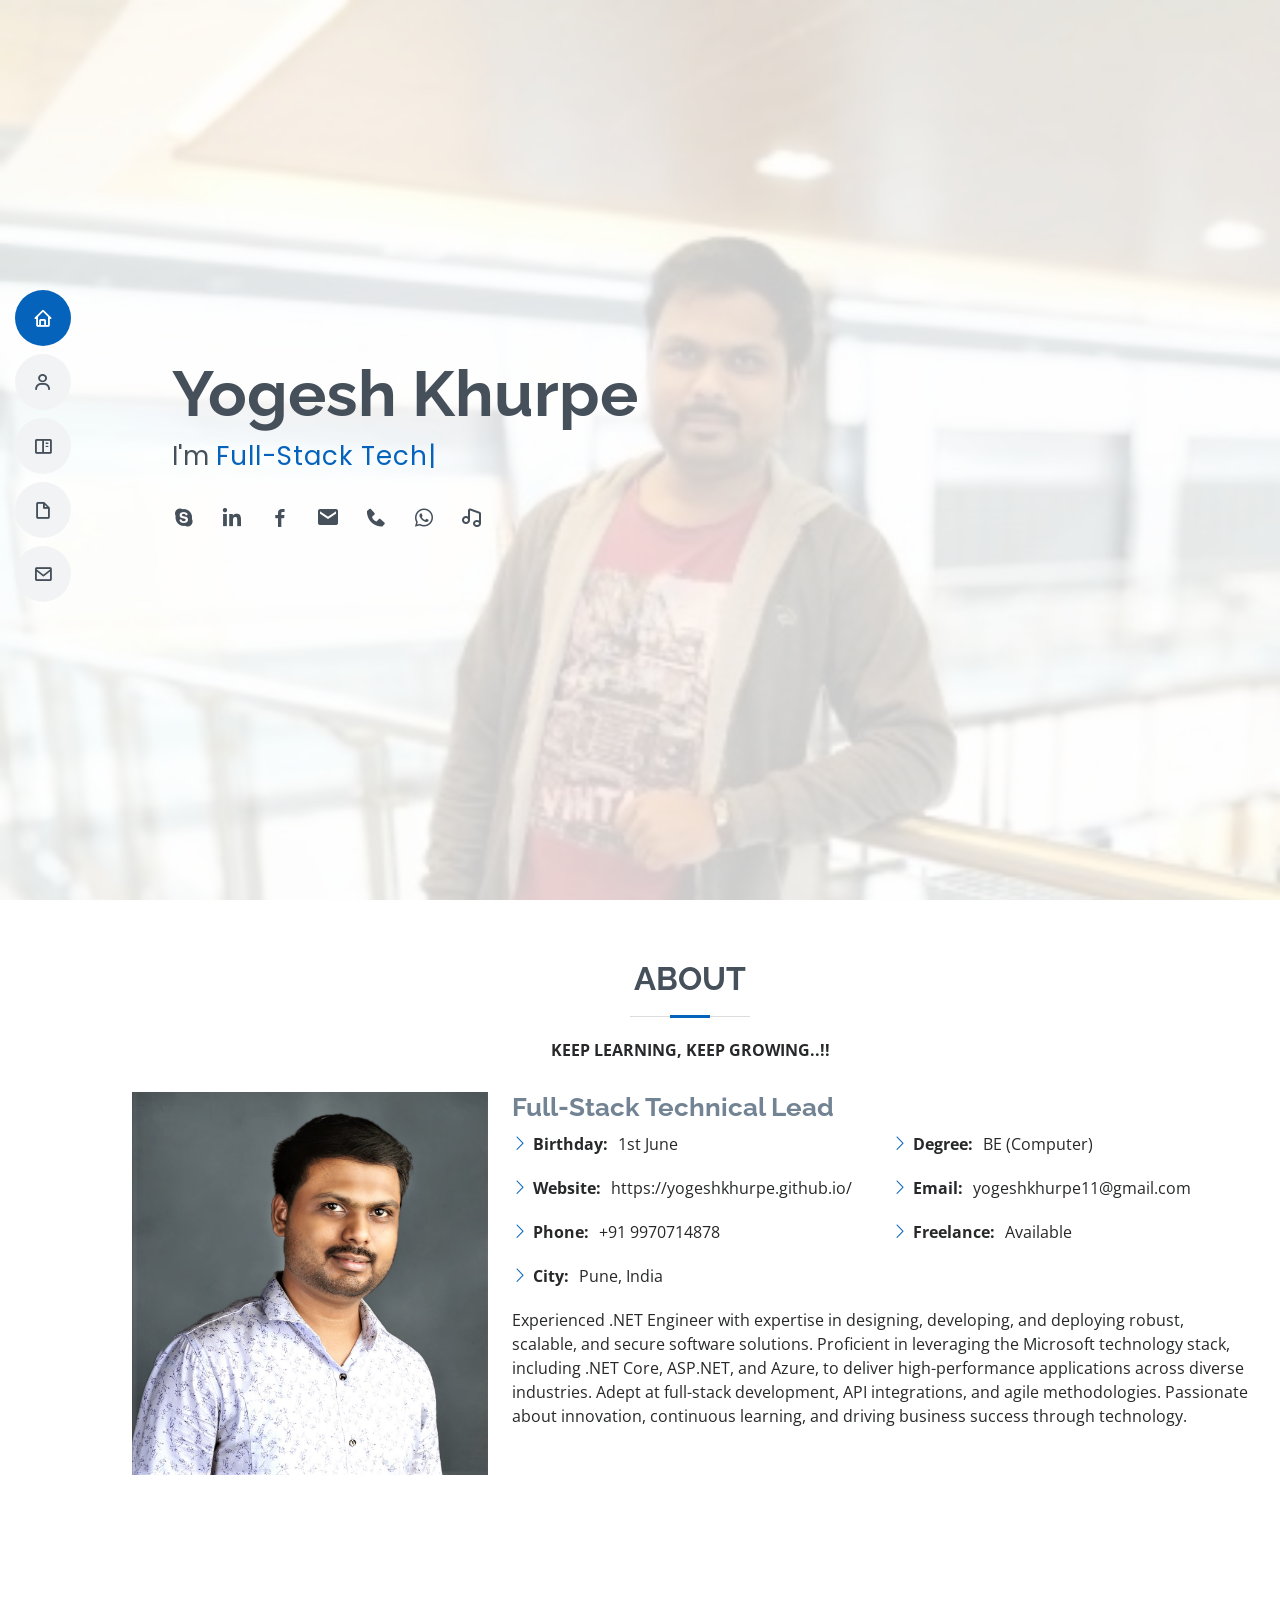
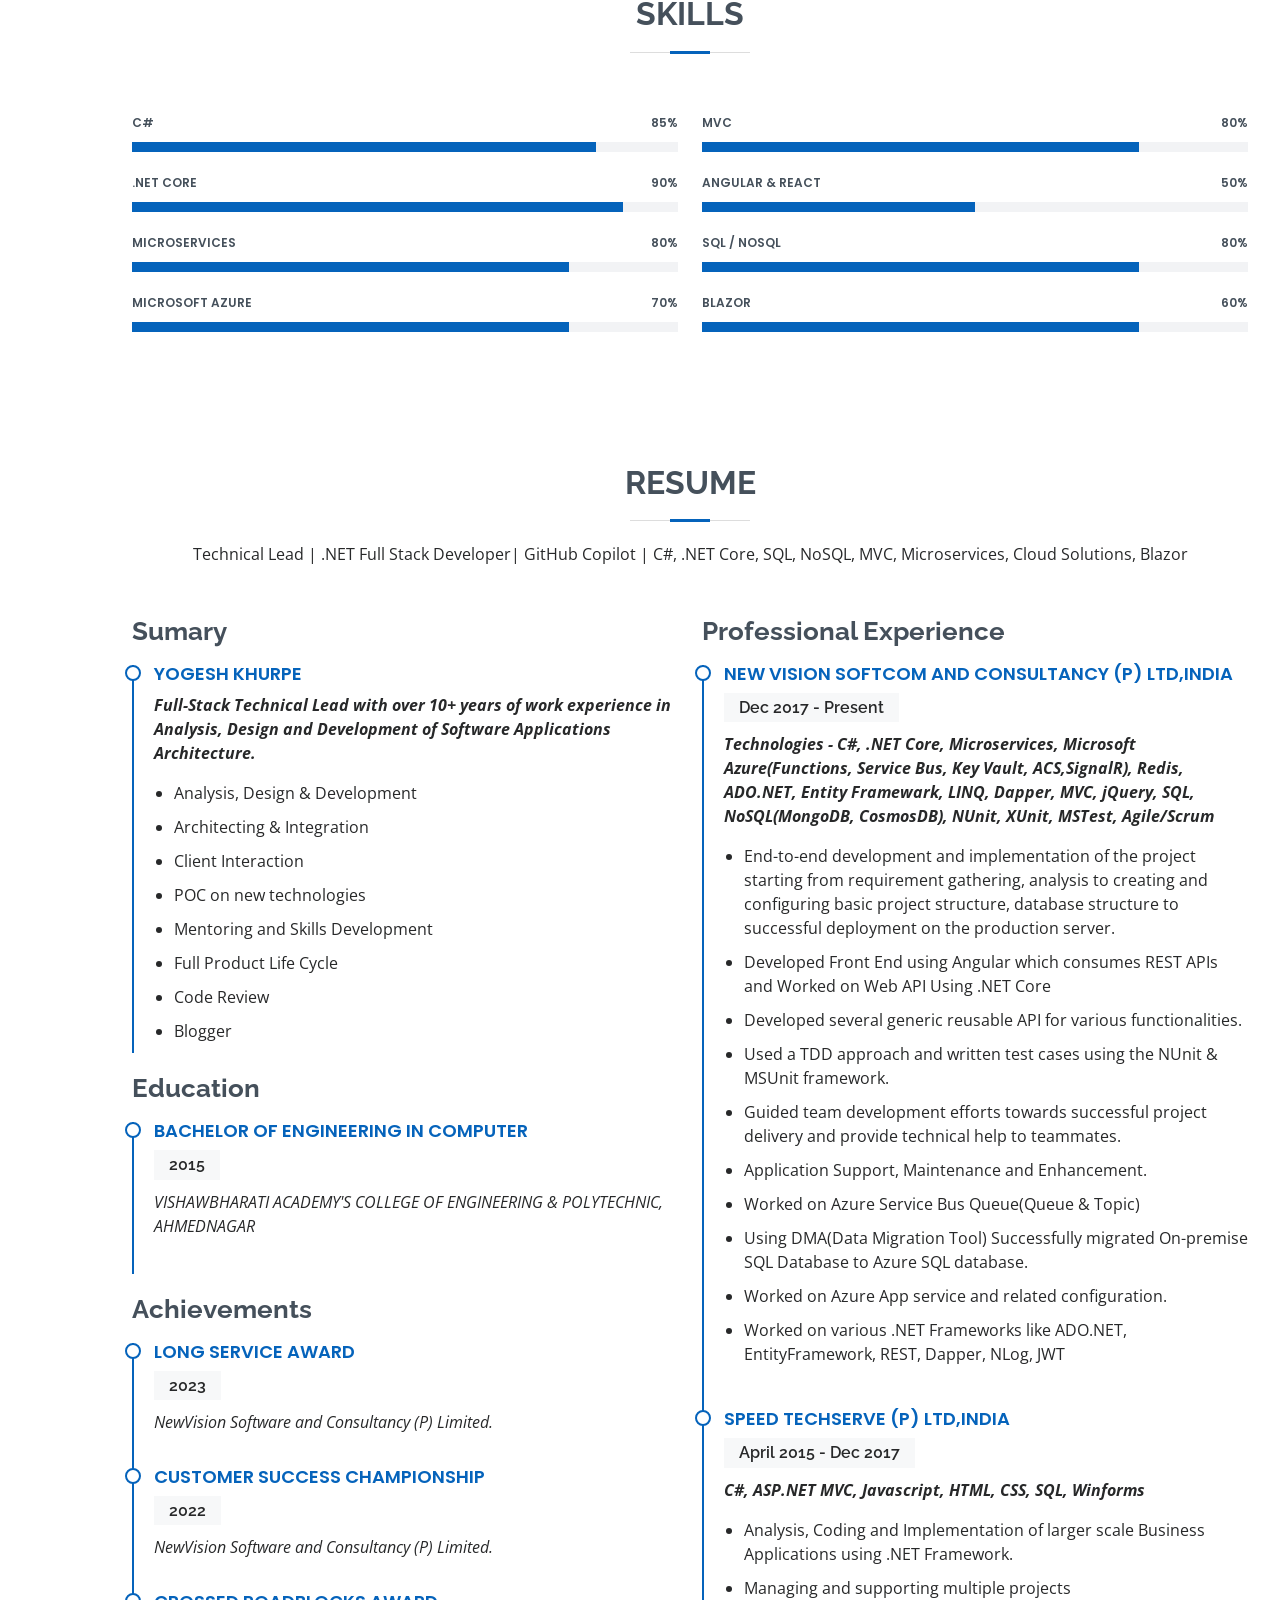
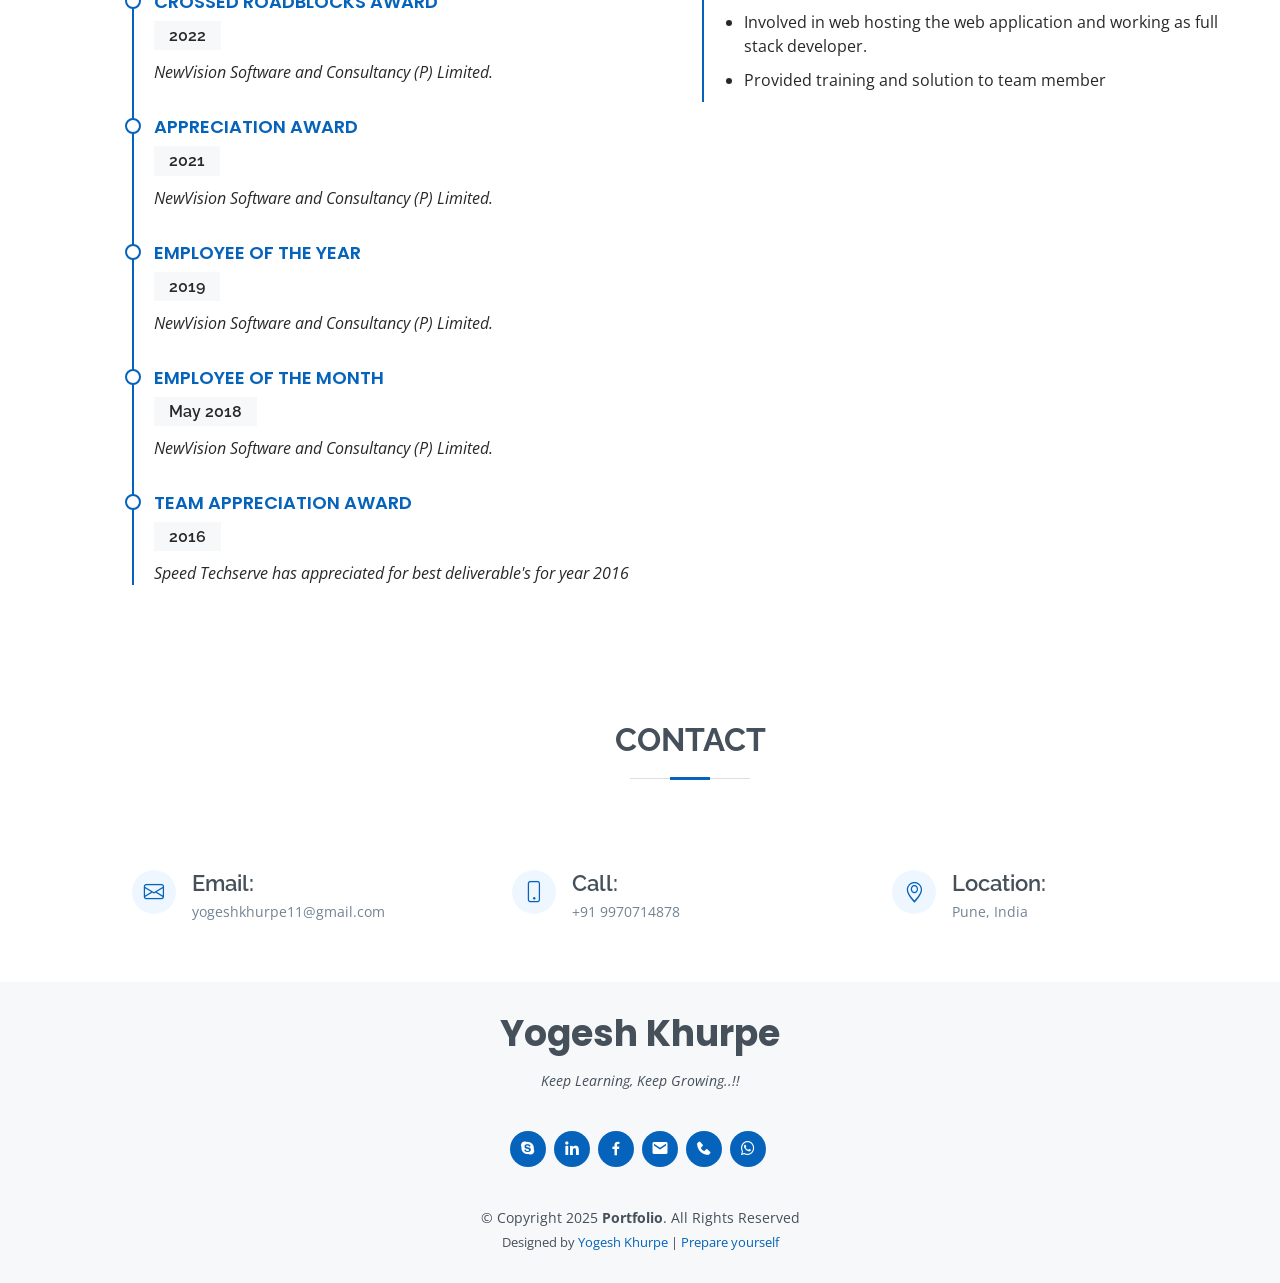
==== commit 46a0eda2: "Update index.html" ====
--- a/index.html
+++ b/index.html
@@ -5,7 +5,7 @@
     <meta charset="utf-8">
     <meta content="width=device-width, initial-scale=1.0" name="viewport">
 
-    <title>Yogesh Khurpe | Software Designer</title>
+    <title>Yogesh Khurpe | Software Developer</title>
     <meta content="Yogesh Khurpe" name="description">
     <meta content="Yogesh,Yogesh Khurpe,Yogesh Khurpe Portfolio" name="keywords">
 
@@ -107,7 +107,7 @@
                             </div>
                             <div class="col-lg-6">
                                 <ul>
-                                    <li><i class="bi bi-chevron-right"></i> <strong>Degree:</strong> <span>BE(Computer)</span></li>
+                                    <li><i class="bi bi-chevron-right"></i> <strong>Degree:</strong> <span>BE (Computer)</span></li>
                                     <li><i class="bi bi-chevron-right"></i> <strong>Email:</strong> <span>yogeshkhurpe11@gmail.com</span></li>
                                     <li><i class="bi bi-chevron-right"></i> <strong>Freelance:</strong> <span>Available</span></li>
                                 </ul>
@@ -186,6 +186,13 @@
                             </div>
                         </div>
 
+                            <div class="progress">
+                            <span class="skill">Blazor <i class="val">60%</i></span>
+                            <div class="progress-bar-wrap">
+                                <div class="progress-bar" role="progressbar" aria-valuenow="80" aria-valuemin="0" aria-valuemax="100"></div>
+                            </div>
+                        </div>
+
                     </div>
 
                 </div>
@@ -198,7 +205,7 @@
 
                 <div class="section-title">
                     <h2>Resume</h2>
-                    <p> Technical Lead | .NET Full Stack Developer|C#, .NET Core, SQL, NoSQL, MVC, Microservices, Cloud</p>
+                    <p> Technical Lead | .NET Full Stack Developer| GitHub Copilot | C#, .NET Core, SQL, NoSQL, MVC, Microservices, Cloud Solutions, Blazor</p>
                 </div>
 
                 <div class="row">
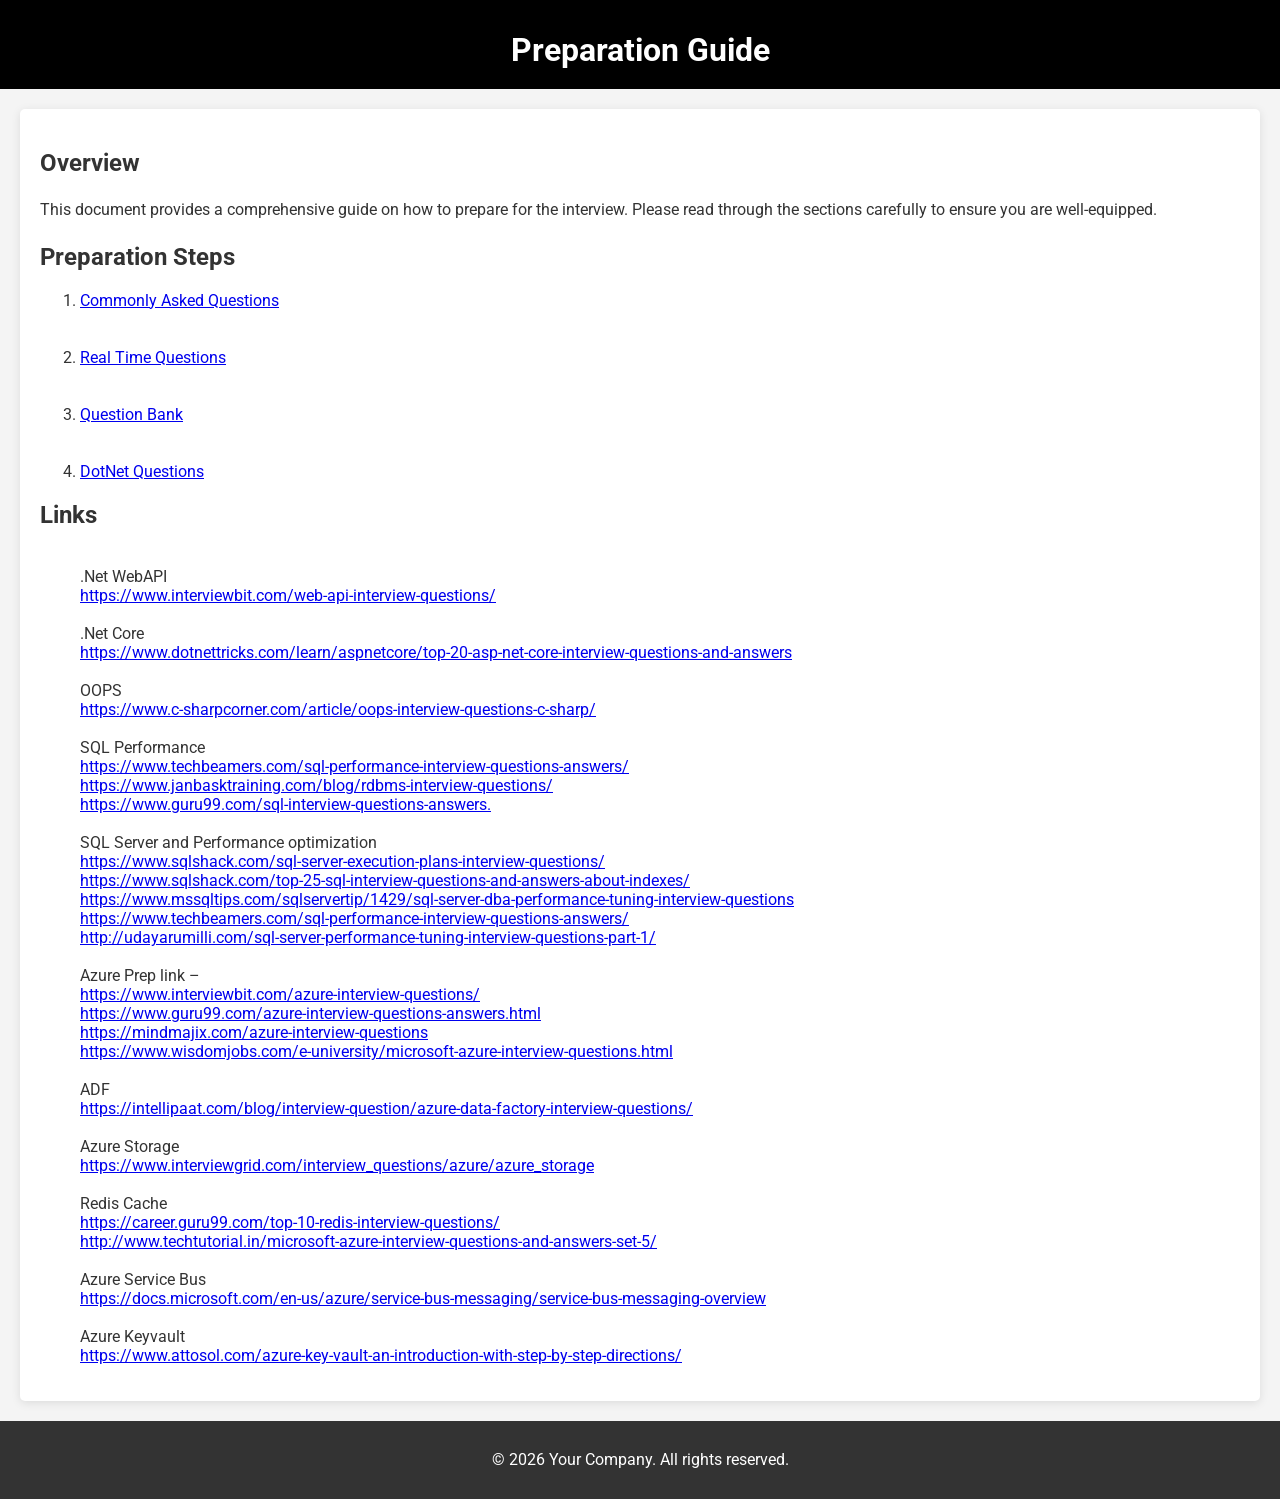
==== commit 6c5e147d: "Update index.html" ====
--- a/index.html
+++ b/index.html
@@ -2,423 +2,209 @@
 <html lang="en">
 
 <head>
-    <meta charset="utf-8">
-    <meta content="width=device-width, initial-scale=1.0" name="viewport">
-
-    <title>Yogesh Khurpe | Software Developer</title>
-    <meta content="Yogesh Khurpe" name="description">
-    <meta content="Yogesh,Yogesh Khurpe,Yogesh Khurpe Portfolio" name="keywords">
-
-    <!-- Favicons -->
-    <link href="assets/img/favicon.ico" rel="icon">
-    <link href="assets/img/apple-touch-icon.png" rel="apple-touch-icon">
-
-    <!-- Google Fonts -->
-    <link href="https://fonts.googleapis.com/css?family=Open+Sans:300,300i,400,400i,600,600i,700,700i|Raleway:300,300i,400,400i,500,500i,600,600i,700,700i|Poppins:300,300i,400,400i,500,500i,600,600i,700,700i" rel="stylesheet">
-
-    <!-- Vendor CSS Files -->
-    <link href="assets/vendor/aos/aos.css" rel="stylesheet">
-    <link href="assets/vendor/bootstrap/css/bootstrap.min.css" rel="stylesheet">
-    <link href="assets/vendor/bootstrap-icons/bootstrap-icons.css" rel="stylesheet">
-    <link href="assets/vendor/boxicons/css/boxicons.min.css" rel="stylesheet">
-    <link href="assets/vendor/glightbox/css/glightbox.min.css" rel="stylesheet">
-    <link href="assets/vendor/swiper/swiper-bundle.min.css" rel="stylesheet">
-
-    <!-- Template Main CSS File -->
-    <link href="assets/css/style.css" rel="stylesheet">
-
-
-    <script type="text/javascript">
-        function playMusic() {
-            document.getElementById("myAudio").play();
-        }
-    </script>
+	<meta charset="UTF-8">
+	<meta name="viewport" content="width=device-width, initial-scale=1.0">
+	<title>Preparation</title>
+	<link href="https://fonts.googleapis.com/css2?family=Roboto:wght@400;700&display=swap" rel="stylesheet">
+	<style>
+		body {
+			font-family: 'Roboto', sans-serif;
+			margin: 0;
+			padding: 0;
+			color: #333;
+			background-color: #f4f4f4;
+		}
+
+		header {
+			background-color: black;
+			color: white;
+			padding: 10px 0;
+			text-align: center;
+		}
+
+		main {
+			margin: 20px;
+			padding: 20px;
+			background: white;
+			border-radius: 5px;
+			box-shadow: 0 2px 10px rgba(0, 0, 0, 0.1);
+		}
+
+		h1 {
+			font-size: 2em;
+			margin-bottom: 10px;
+		}
+
+		p {
+			line-height: 1.6;
+		}
+
+		footer {
+			text-align: center;
+			margin-top: 20px;
+			padding: 10px 0;
+			background-color: #333;
+			color: white;
+		}
+
+		@media (max-width: 600px) {
+			main {
+				margin: 10px;
+				padding: 15px;
+			}
+		}
+	</style>
 </head>
 
-<body onload="playMusic()">
-
-    <audio id="myAudio" controls loop autoplay hidden="false">
-        <source src="Music/calmpiano.ogg" type="audio/ogg">
-    </audio>
-
-    <!-- ======= Mobile nav toggle button ======= -->
-    <!-- <button type="button" class="mobile-nav-toggle d-xl-none"><i class="bi bi-list mobile-nav-toggle"></i></button> -->
-    <i class="bi bi-list mobile-nav-toggle d-xl-none"></i>
-    <!-- ======= Header ======= -->
-    <header id="header" class="d-flex flex-column justify-content-center">
-
-        <nav id="navbar" class="navbar nav-menu">
-            <ul>
-                <li><a href="#hero" class="nav-link scrollto active"><i class="bx bx-home"></i> <span>Home</span></a></li>
-                <li><a href="#about" class="nav-link scrollto"><i class="bx bx-user"></i> <span>About</span></a></li>
-                <li><a href="#skills" class="nav-link scrollto"><i class="bx bx-book-content"></i> <span>Skills</span></a></li>
-                <li><a href="#resume" class="nav-link scrollto"><i class="bx bx-file-blank"></i> <span>Resume</span></a></li>
-                <!--<li><a href="#services" class="nav-link scrollto"><i class="bx bx-server"></i> <span>Services</span></a></li>-->
-                <li><a href="#contact" class="nav-link scrollto"><i class="bx bx-envelope"></i> <span>Contact</span></a></li>
-            </ul>
-        </nav><!-- .nav-menu -->
-
-    </header><!-- End Header -->
-    <!-- ======= Hero Section ======= -->
-    <section id="hero" class="d-flex flex-column justify-content-center">
-        <div class="container" data-aos="zoom-in" data-aos-delay="100">
-            <h1>Yogesh Khurpe</h1>
-            <p>I'm <span class="typed" data-typed-items="Full-Stack Technical Lead, Software Developer"></span></p>
-            <div class="social-links">
-
-                <a target="_blank" href="https://join.skype.com/invite/p4VAq1hdDJqx" class="skype"><i class="bx bxl-skype"></i></a>
-                <a target="_blank" href="https://www.linkedin.com/in/yogesh-khurpe-dotnetdeveloper/" class="linkedin"><i class="bx bxl-linkedin"></i></a>
-                <a target="_blank" href="https://www.facebook.com/yogesh.khurpe1" class="facebook"><i class="bx bxl-facebook"></i></a>
-                <a target="_blank" href="mailto:yogeshkhurpe11@gmail.com" class="envelope"><i class="bx bxs-envelope"></i></a>
-                <a target="_blank" href="tel:9970714878" class="phone"><i class="bx bxs-phone"></i></a>
-                <a target="_blank" href="https://api.whatsapp.com/send?phone=919970714878" class="whatsapp"><i class="bx bxl-whatsapp"></i></a>
-                <a href="https://yogeshkhurpe.github.io/" class="music"><i class="bx bx-music"></i></a>
-            </div>
-        </div>
-    </section><!-- End Hero -->
-
-    <main id="main">
-
-        <!-- ======= About Section ======= -->
-        <section id="about" class="about">
-            <div class="container" data-aos="fade-up">
-
-                <div class="section-title">
-                    <h2>About</h2>           
-                    <p>
-                        <b>KEEP LEARNING, KEEP GROWING..!!</b>
-                    </p>
-                </div>
-
-                <div class="row">
-                    <div class="col-lg-4">
-                        <img src="assets/img/profile-img.jpg" class="img-fluid" alt="">
-                    </div>
-                    <div class="col-lg-8 pt-4 pt-lg-0 content">
-                        <h3>Full-Stack Technical Lead </h3>               
-                        <div class="row">
-                            <div class="col-lg-6">
-                                <ul>
-                                    <li><i class="bi bi-chevron-right"></i> <strong>Birthday:</strong> <span>1st June</span></li>
-                                    <li><i class="bi bi-chevron-right"></i> <strong>Website:</strong> <span>https://yogeshkhurpe.github.io/</span></li>
-                                    <li><i class="bi bi-chevron-right"></i> <strong>Phone:</strong> <span>+91 9970714878</span></li>
-                                    <li><i class="bi bi-chevron-right"></i> <strong>City:</strong> <span>Pune, India</span></li>
-                                </ul>
-                            </div>
-                            <div class="col-lg-6">
-                                <ul>
-                                    <li><i class="bi bi-chevron-right"></i> <strong>Degree:</strong> <span>BE (Computer)</span></li>
-                                    <li><i class="bi bi-chevron-right"></i> <strong>Email:</strong> <span>yogeshkhurpe11@gmail.com</span></li>
-                                    <li><i class="bi bi-chevron-right"></i> <strong>Freelance:</strong> <span>Available</span></li>
-                                </ul>
-                            </div>
-                        </div>
-                        <p>
-                          Experienced .NET Engineer with expertise in designing, developing, and deploying robust, scalable, and secure software solutions. Proficient in leveraging the Microsoft technology stack, including .NET Core, ASP.NET, and Azure, to deliver high-performance applications across diverse industries. Adept at full-stack development, API integrations, and agile methodologies. Passionate about innovation, continuous learning, and driving business success through technology.
-                        </p>
-                    </div>
-                </div>
-
-            </div>
-        </section><!-- End About Section -->
-        <!-- ======= Skills Section ======= -->
-        <section id="skills" class="skills section-bg">
-            <div class="container" data-aos="fade-up">
-
-                <div class="section-title">
-                    <h2>Skills</h2>                
-                </div>
-
-                <div class="row skills-content">
-
-                    <div class="col-lg-6">
-
-                        <div class="progress">
-                            <span class="skill">C# <i class="val">85%</i></span>
-                            <div class="progress-bar-wrap">
-                                <div class="progress-bar" role="progressbar" aria-valuenow="85" aria-valuemin="0" aria-valuemax="100"></div>
-                            </div>
-                        </div>
-
-                        <div class="progress">
-                            <span class="skill">.NET Core 	 <i class="val">90%</i></span>
-                            <div class="progress-bar-wrap">
-                                <div class="progress-bar" role="progressbar" aria-valuenow="90" aria-valuemin="0" aria-valuemax="100"></div>
-                            </div>
-                        </div>
-
-                        <div class="progress">
-                            <span class="skill">Microservices <i class="val">80%</i></span>
-                            <div class="progress-bar-wrap">
-                                <div class="progress-bar" role="progressbar" aria-valuenow="80" aria-valuemin="0" aria-valuemax="100"></div>
-                            </div>
-                        </div>
-
-                           <div class="progress">
-                            <span class="skill">Microsoft Azure <i class="val">70%</i></span>
-                            <div class="progress-bar-wrap">
-                                <div class="progress-bar" role="progressbar" aria-valuenow="80" aria-valuemin="0" aria-valuemax="100"></div>
-                            </div>
-                        </div>
-
-                    </div>
-
-                    <div class="col-lg-6">
-
-                        <div class="progress">
-                            <span class="skill">MVC <i class="val">80%</i></span>
-                            <div class="progress-bar-wrap">
-                                <div class="progress-bar" role="progressbar" aria-valuenow="80" aria-valuemin="0" aria-valuemax="100"></div>
-                            </div>
-                        </div>
-
-                        <div class="progress">
-                            <span class="skill">ANGULAR & REACT <i class="val">50%</i></span>
-                            <div class="progress-bar-wrap">
-                                <div class="progress-bar" role="progressbar" aria-valuenow="50" aria-valuemin="0" aria-valuemax="100"></div>
-                            </div>
-                        </div>
-
-                        <div class="progress">
-                            <span class="skill">SQL / NoSQL <i class="val">80%</i></span>
-                            <div class="progress-bar-wrap">
-                                <div class="progress-bar" role="progressbar" aria-valuenow="80" aria-valuemin="0" aria-valuemax="100"></div>
-                            </div>
-                        </div>
-
-                            <div class="progress">
-                            <span class="skill">Blazor <i class="val">60%</i></span>
-                            <div class="progress-bar-wrap">
-                                <div class="progress-bar" role="progressbar" aria-valuenow="80" aria-valuemin="0" aria-valuemax="100"></div>
-                            </div>
-                        </div>
-
-                    </div>
-
-                </div>
-
-            </div>
-        </section><!-- End Skills Section -->
-        <!-- ======= Resume Section ======= -->
-        <section id="resume" class="resume">
-            <div class="container" data-aos="fade-up">
-
-                <div class="section-title">
-                    <h2>Resume</h2>
-                    <p> Technical Lead | .NET Full Stack Developer| GitHub Copilot | C#, .NET Core, SQL, NoSQL, MVC, Microservices, Cloud Solutions, Blazor</p>
-                </div>
-
-                <div class="row">
-                    <div class="col-lg-6">
-                        <h3 class="resume-title">Sumary</h3>
-                        <div class="resume-item pb-0">
-                            <h4>Yogesh Khurpe</h4>
-                            <p><em><b> Full-Stack Technical Lead with over 10+ years of work experience in Analysis, Design and Development of Software Applications Architecture.</b></em></p>
-                            <ul>
-                                <li>Analysis, Design & Development</li>
-                                <li>Architecting & Integration</li>
-                                <li>Client Interaction</li>
-                                <li>POC on new technologies</li>
-                                <li>Mentoring and Skills Development</li>
-                                <li>Full Product Life Cycle</li>
-                                <li>Code Review</li>
-                                <li>Blogger</li>
-
-                            </ul>
-                        </div>
-
-                        <h3 class="resume-title">Education</h3>
-                        <div class="resume-item">
-                            <h4>BACHELOR OF ENGINEERING IN COMPUTER</h4>
-                            <h5>2015</h5>
-                            <p><em>VISHAWBHARATI ACADEMY'S COLLEGE OF ENGINEERING & POLYTECHNIC, AHMEDNAGAR</em></p>
-                        </div>
-
-                        <h3 class="resume-title">Achievements</h3>
-                        <div class="resume-item">
-                            <h4>Long Service Award </h4>
-                            <h5>2023</h5>
-                            <p>
-                                <em>
-                                    NewVision Software and Consultancy (P) Limited.
-                                </em>
-                            </p>
-                        </div>
-                        <div class="resume-item">
-                            <h4>Customer Success Championship </h4>
-                            <h5>2022</h5>
-                            <p>
-                                <em>
-                                    NewVision Software and Consultancy (P) Limited.
-                                </em>
-                            </p>
-                        </div>
-                        <div class="resume-item">
-                            <h4>Crossed Roadblocks Award  </h4>
-                            <h5>2022</h5>
-                            <p>
-                                <em>
-                                    NewVision Software and Consultancy (P) Limited.
-                                </em>
-                            </p>
-                        </div>
-                         <div class="resume-item">
-                            <h4>Appreciation Award  </h4>
-                            <h5>2021</h5>
-                            <p>
-                                <em>
-                                    NewVision Software and Consultancy (P) Limited.
-                                </em>
-                            </p>
-                        </div>
-                          <div class="resume-item">
-                            <h4>Employee Of The Year  </h4>
-                            <h5>2019</h5>
-                            <p>
-                                <em>
-                                    NewVision Software and Consultancy (P) Limited.
-                                </em>
-                            </p>
-                        </div>
-                             <div class="resume-item">
-                            <h4>Employee Of The Month  </h4>
-                            <h5>May 2018</h5>
-                            <p>
-                                <em>
-                                    NewVision Software and Consultancy (P) Limited.
-                                </em>
-                            </p>
-                        </div>
-                        <div class="resume-item">
-                            <h4>Team Appreciation Award </h4>
-                            <h5>2016</h5>
-                            <p>
-                                <em>
-                                    Speed Techserve has appreciated for best deliverable's for year 2016
-                                </em>
-                            </p>
-                        </div>
-                    </div>
-                    <div class="col-lg-6">
-                        <h3 class="resume-title">Professional Experience</h3>
-                        <div class="resume-item">
-                            <h4><a target="_blank" href="https://newvision-software.com/">NEW VISION SOFTCOM AND CONSULTANCY (P) Ltd,India</a></h4>
-                            <h5>Dec 2017 - Present</h5>
-                            <p><em> <b> Technologies - C#, .NET Core, Microservices, Microsoft Azure(Functions, Service Bus, Key Vault, ACS,SignalR), Redis,  ADO.NET, Entity Framewark, LINQ, Dapper, MVC, jQuery, SQL, NoSQL(MongoDB, CosmosDB), NUnit, XUnit, MSTest, Agile/Scrum</b></em></p>
-                            <ul>
-                                <li>End-to-end development and implementation of the project starting from requirement gathering, analysis to creating and configuring basic project structure, database structure to successful deployment on the production server.</li>
-                                <li>Developed Front End using Angular which consumes REST APIs and Worked on Web API Using .NET Core</li>
-                                <li>Developed several generic reusable API for various functionalities.</li>
-                                <li>Used a TDD approach and written test cases using the NUnit & MSUnit framework.</li>
-                                <li>Guided team development efforts towards successful project delivery and provide technical help to teammates.</li>
-                                <li>Application Support, Maintenance and Enhancement.</li>
-                                <li>Worked on Azure Service Bus Queue(Queue & Topic)</li>
-                                <li>Using DMA(Data Migration Tool) Successfully migrated On-premise SQL Database to Azure SQL database.</li>
-                                <li>Worked on Azure App service and related configuration.</li>
-                                <li>Worked on various .NET Frameworks like ADO.NET, EntityFramework, REST, Dapper, NLog, JWT</li>
-                            </ul>
-                        </div>
-                        <div class="resume-item">
-                            <h4><a target="_blank" href="http://www.speedtechserve.com/" >Speed Techserve (P) Ltd,India</a></h4>
-                            <h5>April 2015 - Dec 2017</h5>
-                            <p><em><b>C#, ASP.NET MVC, Javascript, HTML, CSS, SQL, Winforms </b></em></p>
-                            <ul>
-                                <li>Analysis, Coding and Implementation of larger scale Business Applications using .NET Framework.</li>
-                                <li>Managing and supporting multiple projects</li>
-                                <li>Involved in web hosting the web application and working as full stack developer.</li>
-                                <li>Provided training and solution to team member</li>
-                            </ul>
-                        </div>
-                    </div>
-                </div>
-
-            </div>
-        </section><!-- End Resume Section -->
-        <!-- ======= Testimonials Section ======= -->
-        <!-- ======= Contact Section ======= -->
-        <section id="contact" class="contact">
-            <div class="container" data-aos="fade-up">
-
-                <div class="section-title">
-                    <h2>Contact</h2>
-                </div>
-
-                <div class="row">
-
-                    <div class="col-lg-4">
-                        <div class="info">
-                            <div class="email">
-                                <a href="mailto:yogeshkhurpe11@gmail.com"><i class="bi bi-envelope"></i></a>
-                                <h4>Email:</h4>
-                                <p>yogeshkhurpe11@gmail.com</p>
-                            </div>
-                        </div>
-                    </div>
-
-                    <div class="col-lg-4">
-                        <div class="info">
-                            <div class="phone">
-                                <a href="tel:9970714878"><i class="bi bi-phone"></i></a>
-                                <h4>Call:</h4>
-                                <p>+91 9970714878</p>
-                            </div>
-                        </div>
-                    </div>
-                    
-                    <div class="col-lg-4">
-                        <div class="info">
-                            <div class="email">
-                                <a target="_blank" href="https://goo.gl/maps/CtDCqxecMPmJd1iX8"><i class="bi bi-geo-alt"></i></a>
-                                <h4>Location:</h4>
-                                <p>Pune, India</p>
-                            </div>
-                        </div>
-                    </div>
-                </div>
-
-            </div>
-        </section><!-- End Contact Section -->
-
-    </main><!-- End #main -->
-    <!-- ======= Footer ======= -->
-    <footer id="footer">
-        <div class="container">
-            <h3>Yogesh Khurpe</h3>
-            <p>Keep Learning, Keep Growing..!!</p>
-            <div class="social-links">
-                <a target="_blank" href="https://join.skype.com/invite/p4VAq1hdDJqx" class="skype"><i class="bx bxl-skype"></i></a>
-                <a target="_blank" href="https://www.linkedin.com/in/yogesh-khurpe-dotnetdeveloper/" class="linkedin"><i class="bx bxl-linkedin"></i></a>
-                <a target="_blank" href="https://www.facebook.com/yogesh.khurpe1" class="facebook"><i class="bx bxl-facebook"></i></a>
-                <a target="_blank" href="mailto:yogeshkhurpe11@gmail.com" class="envelope"><i class="bx bxs-envelope"></i></a>
-                <a target="_blank" href="tel:9970714878" class="phone"><i class="bx bxs-phone"></i></a>
-                <a target="_blank" href="https://api.whatsapp.com/send?phone=919970714878" class="whatsapp"><i class="bx bxl-whatsapp"></i></a>
-            </div>
-            <div class="copyright">
-                &copy; Copyright 2025 <strong><span>Portfolio</span></strong>. All Rights Reserved
-            </div>
-            <div class="credits">
-                Designed by <a href="#">Yogesh Khurpe</a> | <a href="/preparation" target="_blank">Prepare yourself</a>
-            </div>  
-        </div>
-    </footer><!-- End Footer -->
-
-    <div id="preloader"></div>
-    <a href="#" class="back-to-top d-flex align-items-center justify-content-center"><i class="bi bi-arrow-up-short"></i></a>
-
-    <!-- Vendor JS Files -->
-    <script src="assets/vendor/aos/aos.js"></script>
-    <script src="assets/vendor/bootstrap/js/bootstrap.bundle.min.js"></script>
-    <script src="assets/vendor/glightbox/js/glightbox.min.js"></script>
-    <script src="assets/vendor/isotope-layout/isotope.pkgd.min.js"></script>
-    <script src="assets/vendor/php-email-form/validate.js"></script>
-    <script src="assets/vendor/purecounter/purecounter.js"></script>
-    <script src="assets/vendor/swiper/swiper-bundle.min.js"></script>
-    <script src="assets/vendor/typed.js/typed.min.js"></script>
-    <script src="assets/vendor/waypoints/noframework.waypoints.js"></script>
-
-    <!-- Template Main JS File -->
-    <script src="assets/js/main.js"></script>
-
+<body>
+	<header>
+		<h1>Preparation Guide</h1>
+	</header>
+
+	<main>
+		<h2>Overview</h2>
+		<p>This document provides a comprehensive guide on how to prepare for the interview. Please read through the
+			sections carefully to ensure you are well-equipped.</p>
+
+		<h2>Preparation Steps</h2>
+		<ol>
+			<li><a href="https://docs.google.com/spreadsheets/d/1MI6JkZHkZTRifA5CzMcnZfzsskbnU-2J/edit?usp=sharing&ouid=113190402447593817604&rtpof=true&sd=true"
+					target="_blank">Commonly Asked Questions</a></li>
+
+			<br />
+			<br />
+			<li><a href="https://docs.google.com/spreadsheets/d/15VQId0BrbFPkAvdTiW1ZoEY_PjJEso_J/edit?usp=sharing&ouid=113190402447593817604&rtpof=true&sd=true"
+					target="_blank">Real Time Questions</a></li>
+			<br />
+
+			<br />
+			<li><a href="https://docs.google.com/spreadsheets/d/1EsphSoRe2L3rSYkRBvsrNyBZFAF-9Or6/edit?usp=sharing&ouid=113190402447593817604&rtpof=true&sd=true"
+					target="_blank">Question Bank</a></li>
+			<br />
+
+			<br />
+			<li><a href="https://docs.google.com/spreadsheets/d/1aKr2v6h-AkQpYTaKLVaKJbcmHAUbJm77/edit?usp=sharing&ouid=113190402447593817604&rtpof=true&sd=true"
+					target="_blank">DotNet Questions</a></li>
+		</ol>
+
+		<h2>Links</h2>
+		<ol>
+			<br />
+			.Net WebAPI
+			<br />
+			<a href="https://www.interviewbit.com/web-api-interview-questions/"
+				target="_blank">https://www.interviewbit.com/web-api-interview-questions/</a>
+			<br />
+
+			<br />
+			.Net Core
+			<br />
+			<a href="https://www.dotnettricks.com/learn/aspnetcore/top-20-asp-net-core-interview-questions-and-answers"
+				target="_blank">https://www.dotnettricks.com/learn/aspnetcore/top-20-asp-net-core-interview-questions-and-answers</a>
+			<br />
+
+			<br />
+			OOPS
+			<br />
+			<a href=" https://www.c-sharpcorner.com/article/oops-interview-questions-c-sharp/" target="_blank">
+				https://www.c-sharpcorner.com/article/oops-interview-questions-c-sharp/</a>
+			<br />
+
+			<br />
+			SQL Performance
+			<br />
+			<a href="https://www.techbeamers.com/sql-performance-interview-questions-answers/"
+				target="_blank">https://www.techbeamers.com/sql-performance-interview-questions-answers/</a>
+			<br />
+			<a href="https://www.janbasktraining.com/blog/rdbms-interview-questions/"
+				target="_blank">https://www.janbasktraining.com/blog/rdbms-interview-questions/</a>
+			<br />
+			<a href="https://www.guru99.com/sql-interview-questions-answers."
+				target="_blank">https://www.guru99.com/sql-interview-questions-answers.</a>
+			<br />
+
+			<br />
+			SQL Server and Performance optimization
+			<br />
+			<a href="https://www.sqlshack.com/sql-server-execution-plans-interview-questions/"
+				target="_blank">https://www.sqlshack.com/sql-server-execution-plans-interview-questions/</a>
+			<br />
+			<a href="https://www.sqlshack.com/top-25-sql-interview-questions-and-answers-about-indexes/"
+				target="_blank">https://www.sqlshack.com/top-25-sql-interview-questions-and-answers-about-indexes/</a>
+			<br />
+			<a href="https://www.mssqltips.com/sqlservertip/1429/sql-server-dba-performance-tuning-interview-questions"
+				target="_blank">https://www.mssqltips.com/sqlservertip/1429/sql-server-dba-performance-tuning-interview-questions</a>
+			<br />
+			<a href="https://www.techbeamers.com/sql-performance-interview-questions-answers/"
+				target="_blank">https://www.techbeamers.com/sql-performance-interview-questions-answers/</a>
+			<br />
+			<a href="http://udayarumilli.com/sql-server-performance-tuning-interview-questions-part-1/"
+				target="_blank">http://udayarumilli.com/sql-server-performance-tuning-interview-questions-part-1/</a>
+
+			<br />
+			<br />
+	
+			Azure Prep link –
+			<br />
+			<a href="https://www.interviewbit.com/azure-interview-questions/"
+				target="_blank">https://www.interviewbit.com/azure-interview-questions/</a>
+			<br />
+			<a href="https://www.guru99.com/azure-interview-questions-answers.html
+" target="_blank">https://www.guru99.com/azure-interview-questions-answers.html
+			</a>
+			<br />
+			<a href="https://mindmajix.com/azure-interview-questions"
+				target="_blank">https://mindmajix.com/azure-interview-questions</a>
+			<br />
+			<a href="https://www.wisdomjobs.com/e-university/microsoft-azure-interview-questions.html"
+				target="_blank">https://www.wisdomjobs.com/e-university/microsoft-azure-interview-questions.html</a>
+		
+			<br />
+			<br />
+			ADF
+			<br />
+			<a href="https://intellipaat.com/blog/interview-question/azure-data-factory-interview-questions/"
+				target="_blank">https://intellipaat.com/blog/interview-question/azure-data-factory-interview-questions/</a>
+			<br />
+
+
+
+			<br />
+			Azure Storage
+			<br />
+			<a href="https://www.interviewgrid.com/interview_questions/azure/azure_storage"
+				target="_blank">https://www.interviewgrid.com/interview_questions/azure/azure_storage</a>
+			<br />
+
+			<br />
+			Redis Cache
+			<br />
+			<a href="https://career.guru99.com/top-10-redis-interview-questions/"
+				target="_blank">https://career.guru99.com/top-10-redis-interview-questions/</a>
+			<br />
+			<a href="http://www.techtutorial.in/microsoft-azure-interview-questions-and-answers-set-5/"
+				target="_blank">http://www.techtutorial.in/microsoft-azure-interview-questions-and-answers-set-5/</a>
+			<br />
+
+			<br />
+			Azure Service Bus
+			<br />
+			<a href="https://docs.microsoft.com/en-us/azure/service-bus-messaging/service-bus-messaging-overview"
+				target="_blank">https://docs.microsoft.com/en-us/azure/service-bus-messaging/service-bus-messaging-overview</a>
+			<br />
+
+			<br />
+			Azure Keyvault
+			<br />
+			<a href="https://www.attosol.com/azure-key-vault-an-introduction-with-step-by-step-directions/"
+				target="_blank">https://www.attosol.com/azure-key-vault-an-introduction-with-step-by-step-directions/</a>
+			<br />
+		</ol>
+	</main>
+
+	<footer>
+		<p>&copy; 2026 Your Company. All rights reserved.</p>
+	</footer>
 </body>
 
 </html>
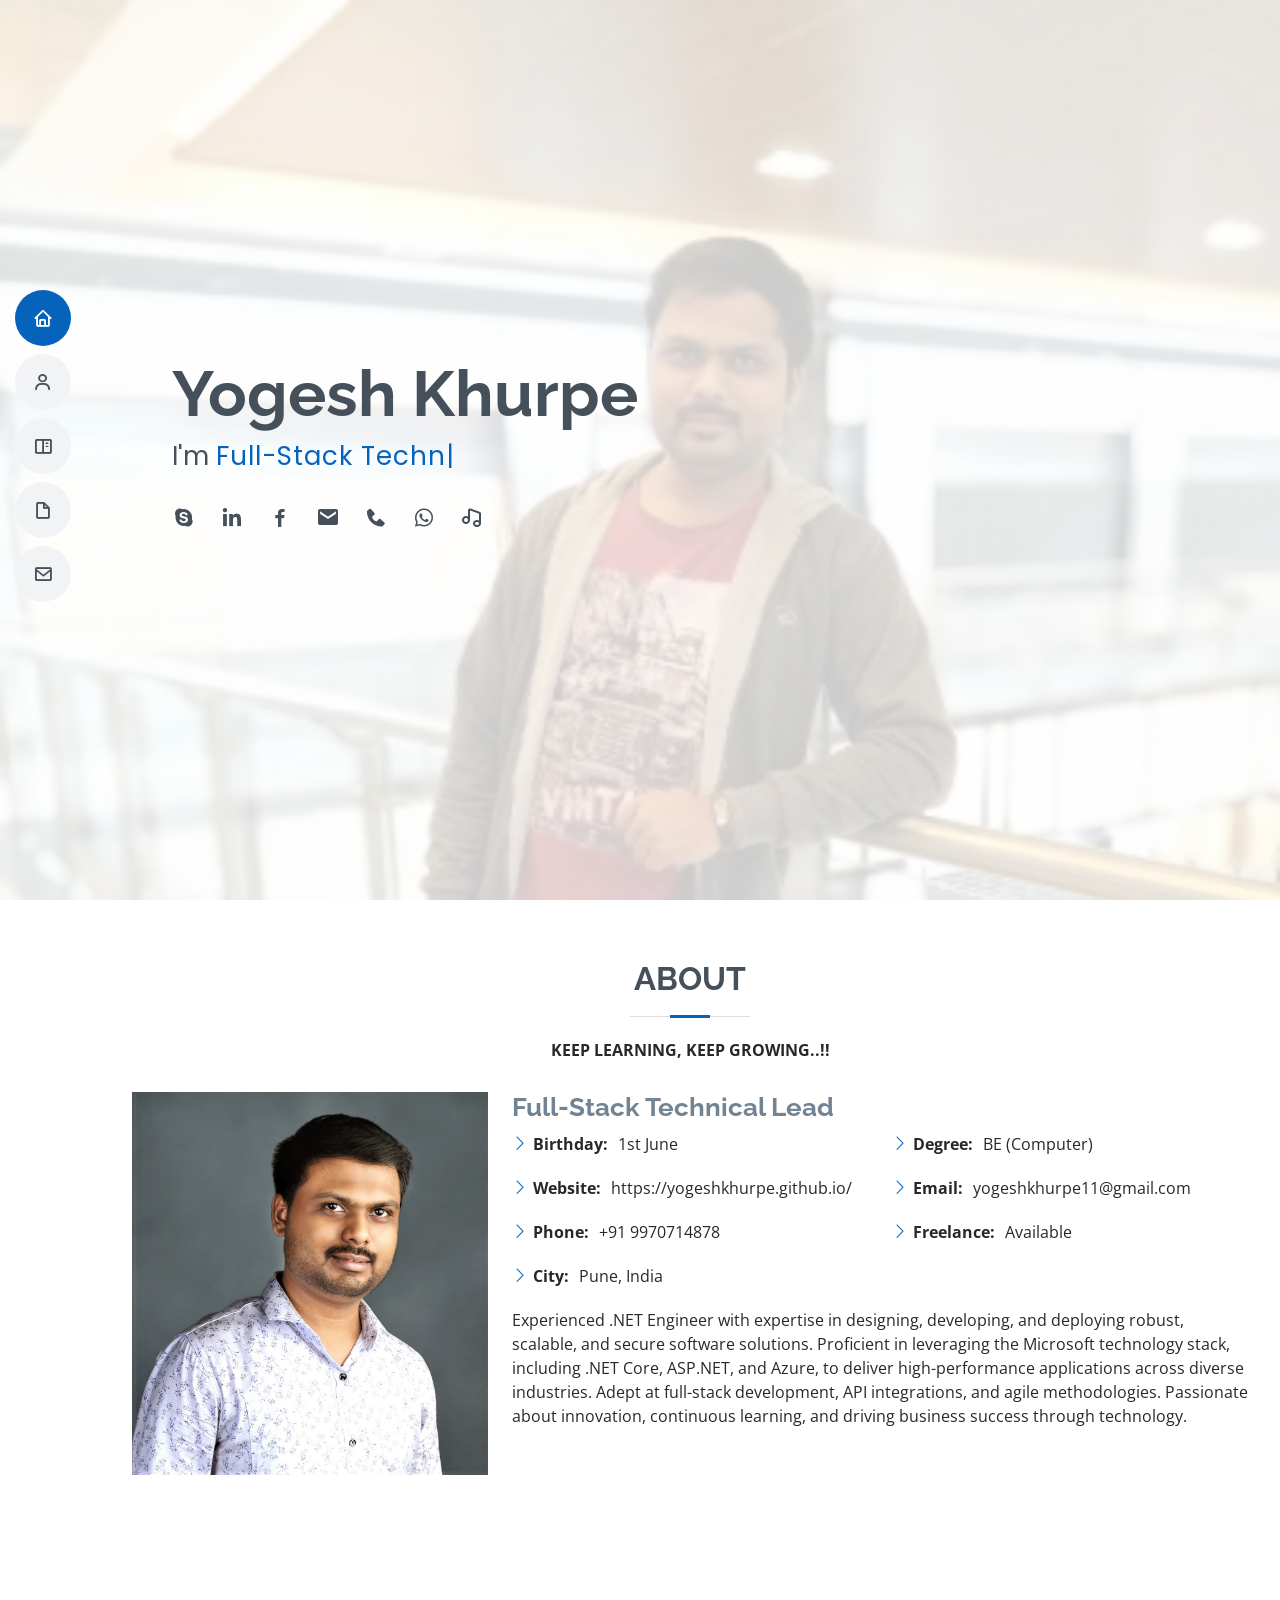
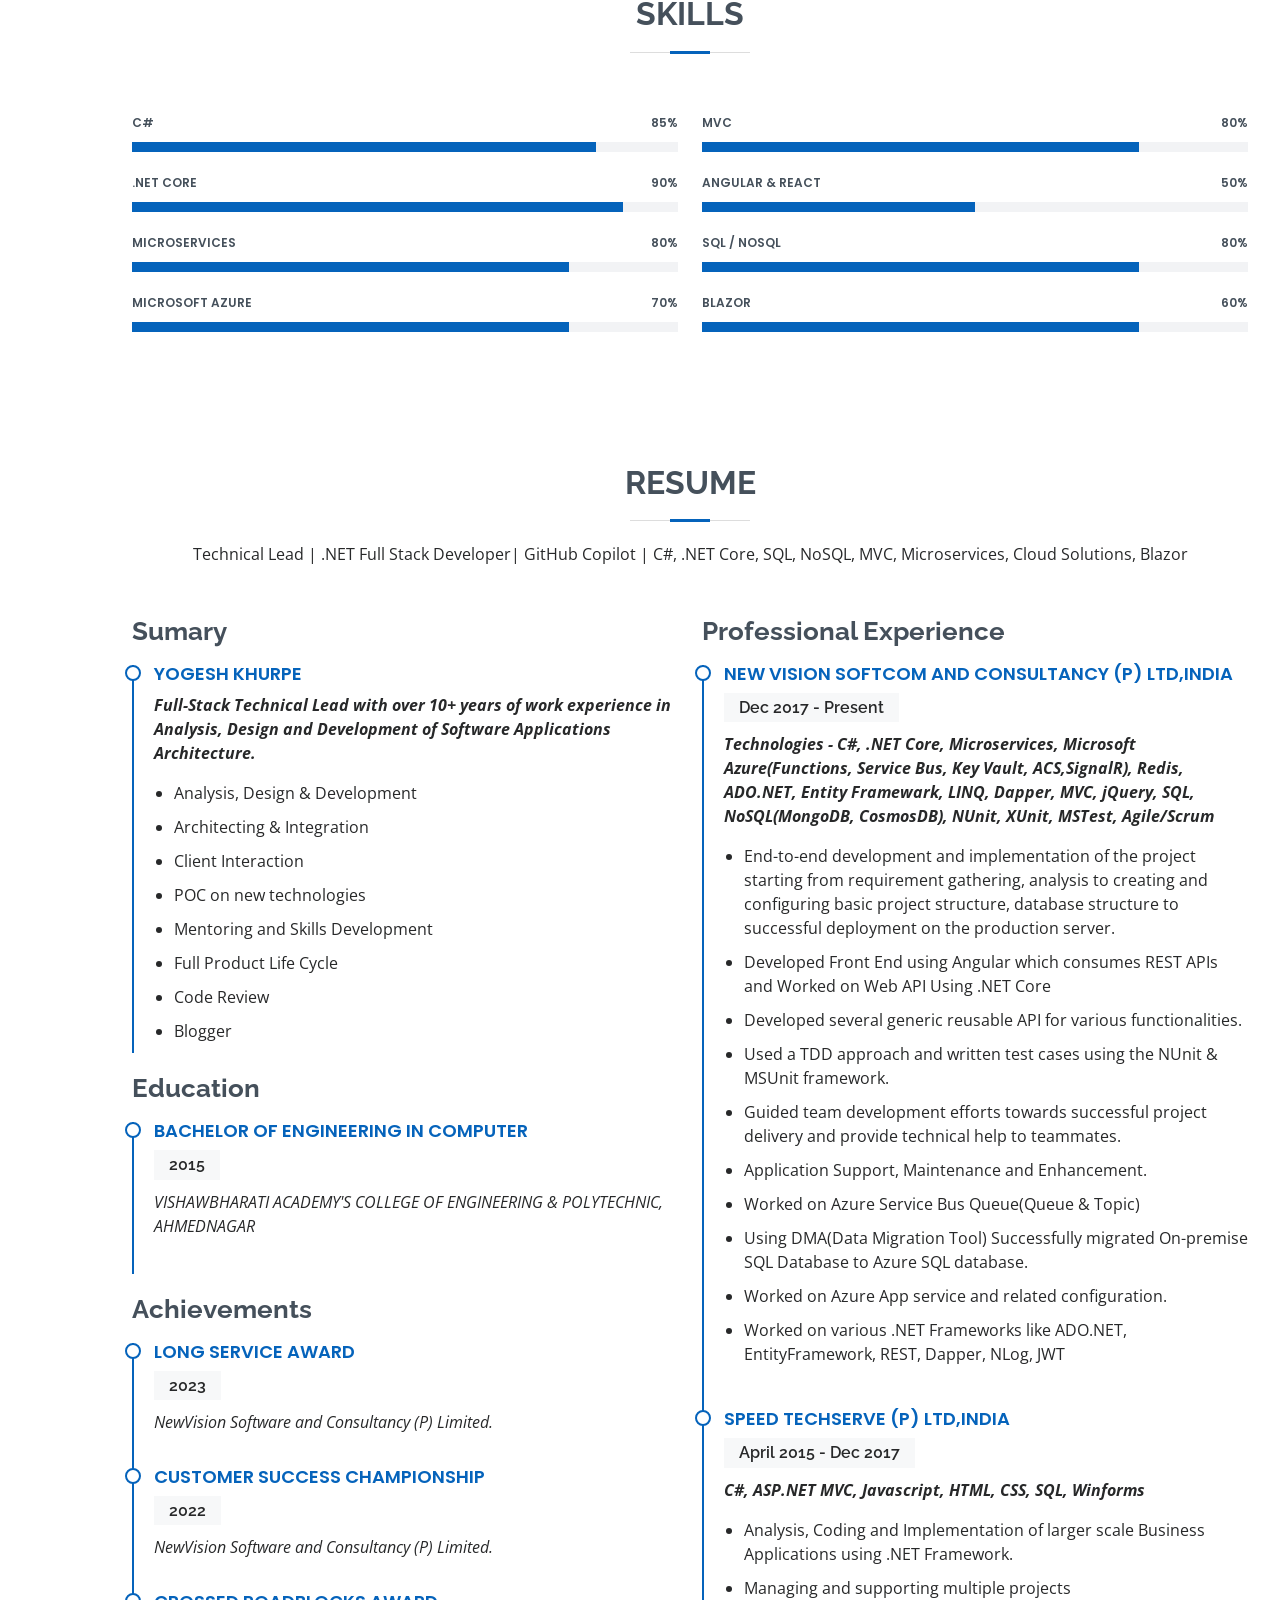
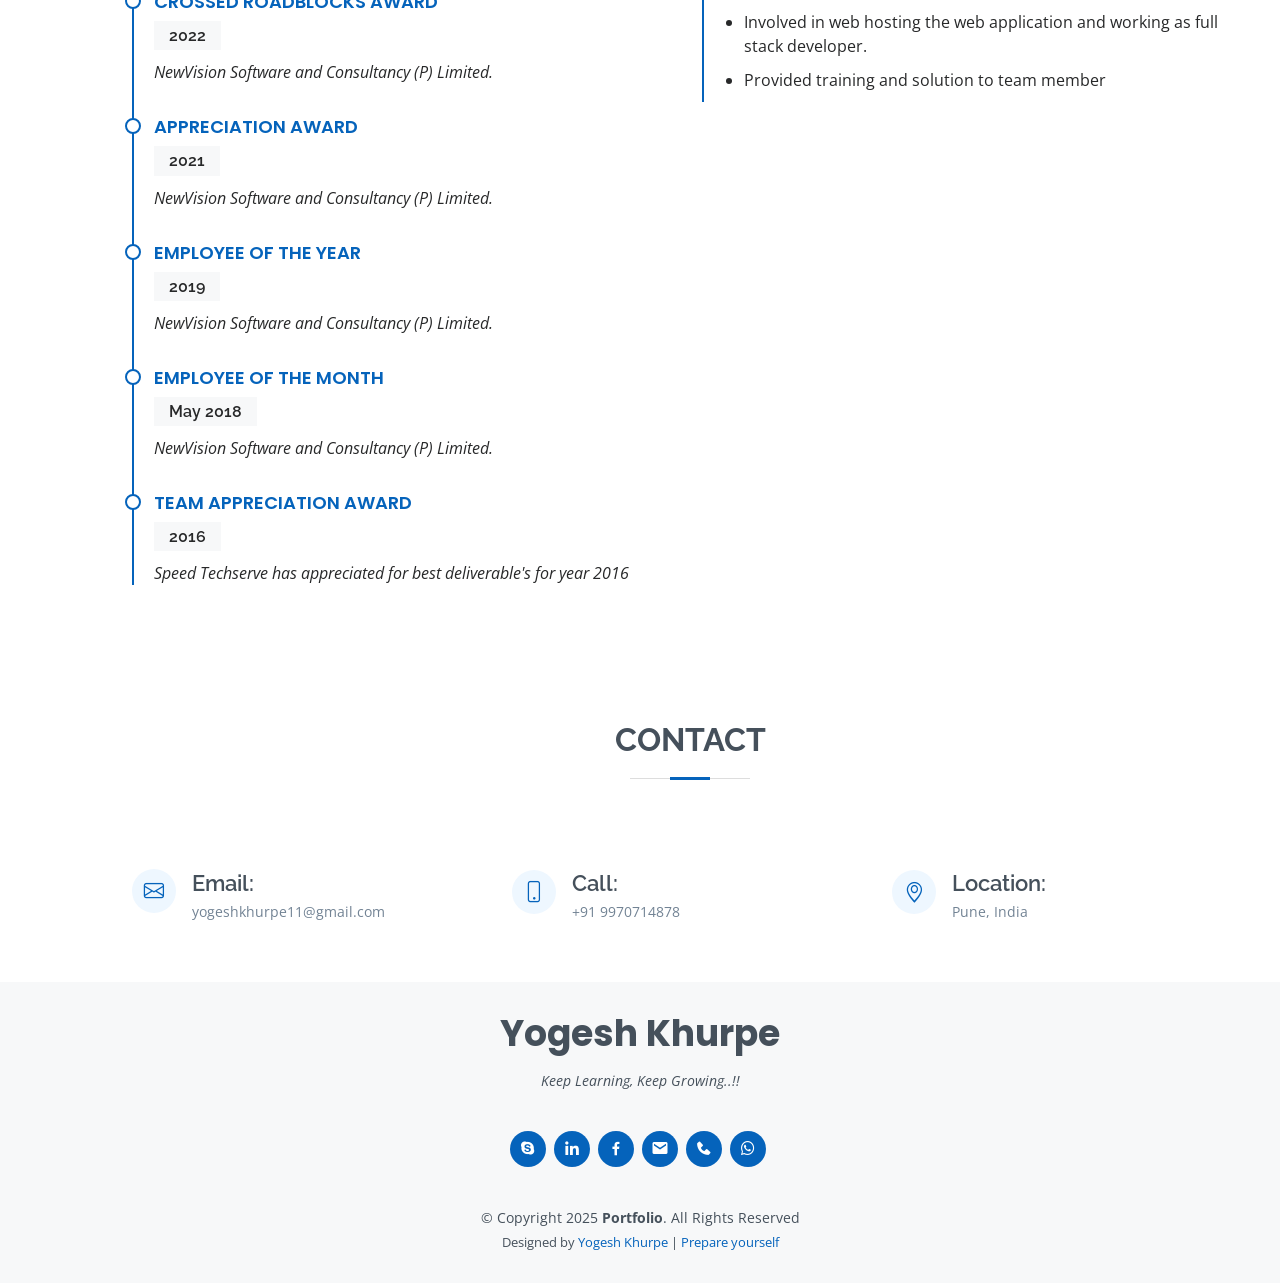
==== commit 71980fb5: "Update index.html" ====
--- a/index.html
+++ b/index.html
@@ -2,209 +2,423 @@
 <html lang="en">
 
 <head>
-	<meta charset="UTF-8">
-	<meta name="viewport" content="width=device-width, initial-scale=1.0">
-	<title>Preparation</title>
-	<link href="https://fonts.googleapis.com/css2?family=Roboto:wght@400;700&display=swap" rel="stylesheet">
-	<style>
-		body {
-			font-family: 'Roboto', sans-serif;
-			margin: 0;
-			padding: 0;
-			color: #333;
-			background-color: #f4f4f4;
-		}
-
-		header {
-			background-color: black;
-			color: white;
-			padding: 10px 0;
-			text-align: center;
-		}
-
-		main {
-			margin: 20px;
-			padding: 20px;
-			background: white;
-			border-radius: 5px;
-			box-shadow: 0 2px 10px rgba(0, 0, 0, 0.1);
-		}
-
-		h1 {
-			font-size: 2em;
-			margin-bottom: 10px;
-		}
-
-		p {
-			line-height: 1.6;
-		}
-
-		footer {
-			text-align: center;
-			margin-top: 20px;
-			padding: 10px 0;
-			background-color: #333;
-			color: white;
-		}
-
-		@media (max-width: 600px) {
-			main {
-				margin: 10px;
-				padding: 15px;
-			}
-		}
-	</style>
+    <meta charset="utf-8">
+    <meta content="width=device-width, initial-scale=1.0" name="viewport">
+
+    <title>Yogesh Khurpe | Software Developer</title>
+    <meta content="Yogesh Khurpe" name="description">
+    <meta content="Yogesh,Yogesh Khurpe,Yogesh Khurpe Portfolio" name="keywords">
+
+    <!-- Favicons -->
+    <link href="assets/img/favicon.ico" rel="icon">
+    <link href="assets/img/apple-touch-icon.png" rel="apple-touch-icon">
+
+    <!-- Google Fonts -->
+    <link href="https://fonts.googleapis.com/css?family=Open+Sans:300,300i,400,400i,600,600i,700,700i|Raleway:300,300i,400,400i,500,500i,600,600i,700,700i|Poppins:300,300i,400,400i,500,500i,600,600i,700,700i" rel="stylesheet">
+
+    <!-- Vendor CSS Files -->
+    <link href="assets/vendor/aos/aos.css" rel="stylesheet">
+    <link href="assets/vendor/bootstrap/css/bootstrap.min.css" rel="stylesheet">
+    <link href="assets/vendor/bootstrap-icons/bootstrap-icons.css" rel="stylesheet">
+    <link href="assets/vendor/boxicons/css/boxicons.min.css" rel="stylesheet">
+    <link href="assets/vendor/glightbox/css/glightbox.min.css" rel="stylesheet">
+    <link href="assets/vendor/swiper/swiper-bundle.min.css" rel="stylesheet">
+
+    <!-- Template Main CSS File -->
+    <link href="assets/css/style.css" rel="stylesheet">
+
+
+    <script type="text/javascript">
+        function playMusic() {
+            document.getElementById("myAudio").play();
+        }
+    </script>
 </head>
 
-<body>
-	<header>
-		<h1>Preparation Guide</h1>
-	</header>
-
-	<main>
-		<h2>Overview</h2>
-		<p>This document provides a comprehensive guide on how to prepare for the interview. Please read through the
-			sections carefully to ensure you are well-equipped.</p>
-
-		<h2>Preparation Steps</h2>
-		<ol>
-			<li><a href="https://docs.google.com/spreadsheets/d/1MI6JkZHkZTRifA5CzMcnZfzsskbnU-2J/edit?usp=sharing&ouid=113190402447593817604&rtpof=true&sd=true"
-					target="_blank">Commonly Asked Questions</a></li>
-
-			<br />
-			<br />
-			<li><a href="https://docs.google.com/spreadsheets/d/15VQId0BrbFPkAvdTiW1ZoEY_PjJEso_J/edit?usp=sharing&ouid=113190402447593817604&rtpof=true&sd=true"
-					target="_blank">Real Time Questions</a></li>
-			<br />
-
-			<br />
-			<li><a href="https://docs.google.com/spreadsheets/d/1EsphSoRe2L3rSYkRBvsrNyBZFAF-9Or6/edit?usp=sharing&ouid=113190402447593817604&rtpof=true&sd=true"
-					target="_blank">Question Bank</a></li>
-			<br />
-
-			<br />
-			<li><a href="https://docs.google.com/spreadsheets/d/1aKr2v6h-AkQpYTaKLVaKJbcmHAUbJm77/edit?usp=sharing&ouid=113190402447593817604&rtpof=true&sd=true"
-					target="_blank">DotNet Questions</a></li>
-		</ol>
-
-		<h2>Links</h2>
-		<ol>
-			<br />
-			.Net WebAPI
-			<br />
-			<a href="https://www.interviewbit.com/web-api-interview-questions/"
-				target="_blank">https://www.interviewbit.com/web-api-interview-questions/</a>
-			<br />
-
-			<br />
-			.Net Core
-			<br />
-			<a href="https://www.dotnettricks.com/learn/aspnetcore/top-20-asp-net-core-interview-questions-and-answers"
-				target="_blank">https://www.dotnettricks.com/learn/aspnetcore/top-20-asp-net-core-interview-questions-and-answers</a>
-			<br />
-
-			<br />
-			OOPS
-			<br />
-			<a href=" https://www.c-sharpcorner.com/article/oops-interview-questions-c-sharp/" target="_blank">
-				https://www.c-sharpcorner.com/article/oops-interview-questions-c-sharp/</a>
-			<br />
-
-			<br />
-			SQL Performance
-			<br />
-			<a href="https://www.techbeamers.com/sql-performance-interview-questions-answers/"
-				target="_blank">https://www.techbeamers.com/sql-performance-interview-questions-answers/</a>
-			<br />
-			<a href="https://www.janbasktraining.com/blog/rdbms-interview-questions/"
-				target="_blank">https://www.janbasktraining.com/blog/rdbms-interview-questions/</a>
-			<br />
-			<a href="https://www.guru99.com/sql-interview-questions-answers."
-				target="_blank">https://www.guru99.com/sql-interview-questions-answers.</a>
-			<br />
-
-			<br />
-			SQL Server and Performance optimization
-			<br />
-			<a href="https://www.sqlshack.com/sql-server-execution-plans-interview-questions/"
-				target="_blank">https://www.sqlshack.com/sql-server-execution-plans-interview-questions/</a>
-			<br />
-			<a href="https://www.sqlshack.com/top-25-sql-interview-questions-and-answers-about-indexes/"
-				target="_blank">https://www.sqlshack.com/top-25-sql-interview-questions-and-answers-about-indexes/</a>
-			<br />
-			<a href="https://www.mssqltips.com/sqlservertip/1429/sql-server-dba-performance-tuning-interview-questions"
-				target="_blank">https://www.mssqltips.com/sqlservertip/1429/sql-server-dba-performance-tuning-interview-questions</a>
-			<br />
-			<a href="https://www.techbeamers.com/sql-performance-interview-questions-answers/"
-				target="_blank">https://www.techbeamers.com/sql-performance-interview-questions-answers/</a>
-			<br />
-			<a href="http://udayarumilli.com/sql-server-performance-tuning-interview-questions-part-1/"
-				target="_blank">http://udayarumilli.com/sql-server-performance-tuning-interview-questions-part-1/</a>
-
-			<br />
-			<br />
-	
-			Azure Prep link –
-			<br />
-			<a href="https://www.interviewbit.com/azure-interview-questions/"
-				target="_blank">https://www.interviewbit.com/azure-interview-questions/</a>
-			<br />
-			<a href="https://www.guru99.com/azure-interview-questions-answers.html
-" target="_blank">https://www.guru99.com/azure-interview-questions-answers.html
-			</a>
-			<br />
-			<a href="https://mindmajix.com/azure-interview-questions"
-				target="_blank">https://mindmajix.com/azure-interview-questions</a>
-			<br />
-			<a href="https://www.wisdomjobs.com/e-university/microsoft-azure-interview-questions.html"
-				target="_blank">https://www.wisdomjobs.com/e-university/microsoft-azure-interview-questions.html</a>
-		
-			<br />
-			<br />
-			ADF
-			<br />
-			<a href="https://intellipaat.com/blog/interview-question/azure-data-factory-interview-questions/"
-				target="_blank">https://intellipaat.com/blog/interview-question/azure-data-factory-interview-questions/</a>
-			<br />
-
-
-
-			<br />
-			Azure Storage
-			<br />
-			<a href="https://www.interviewgrid.com/interview_questions/azure/azure_storage"
-				target="_blank">https://www.interviewgrid.com/interview_questions/azure/azure_storage</a>
-			<br />
-
-			<br />
-			Redis Cache
-			<br />
-			<a href="https://career.guru99.com/top-10-redis-interview-questions/"
-				target="_blank">https://career.guru99.com/top-10-redis-interview-questions/</a>
-			<br />
-			<a href="http://www.techtutorial.in/microsoft-azure-interview-questions-and-answers-set-5/"
-				target="_blank">http://www.techtutorial.in/microsoft-azure-interview-questions-and-answers-set-5/</a>
-			<br />
-
-			<br />
-			Azure Service Bus
-			<br />
-			<a href="https://docs.microsoft.com/en-us/azure/service-bus-messaging/service-bus-messaging-overview"
-				target="_blank">https://docs.microsoft.com/en-us/azure/service-bus-messaging/service-bus-messaging-overview</a>
-			<br />
-
-			<br />
-			Azure Keyvault
-			<br />
-			<a href="https://www.attosol.com/azure-key-vault-an-introduction-with-step-by-step-directions/"
-				target="_blank">https://www.attosol.com/azure-key-vault-an-introduction-with-step-by-step-directions/</a>
-			<br />
-		</ol>
-	</main>
-
-	<footer>
-		<p>&copy; 2026 Your Company. All rights reserved.</p>
-	</footer>
+<body onload="playMusic()">
+
+    <audio id="myAudio" controls loop autoplay hidden="false">
+        <source src="Music/calmpiano.ogg" type="audio/ogg">
+    </audio>
+
+    <!-- ======= Mobile nav toggle button ======= -->
+    <!-- <button type="button" class="mobile-nav-toggle d-xl-none"><i class="bi bi-list mobile-nav-toggle"></i></button> -->
+    <i class="bi bi-list mobile-nav-toggle d-xl-none"></i>
+    <!-- ======= Header ======= -->
+    <header id="header" class="d-flex flex-column justify-content-center">
+
+        <nav id="navbar" class="navbar nav-menu">
+            <ul>
+                <li><a href="#hero" class="nav-link scrollto active"><i class="bx bx-home"></i> <span>Home</span></a></li>
+                <li><a href="#about" class="nav-link scrollto"><i class="bx bx-user"></i> <span>About</span></a></li>
+                <li><a href="#skills" class="nav-link scrollto"><i class="bx bx-book-content"></i> <span>Skills</span></a></li>
+                <li><a href="#resume" class="nav-link scrollto"><i class="bx bx-file-blank"></i> <span>Resume</span></a></li>
+                <!--<li><a href="#services" class="nav-link scrollto"><i class="bx bx-server"></i> <span>Services</span></a></li>-->
+                <li><a href="#contact" class="nav-link scrollto"><i class="bx bx-envelope"></i> <span>Contact</span></a></li>
+            </ul>
+        </nav><!-- .nav-menu -->
+
+    </header><!-- End Header -->
+    <!-- ======= Hero Section ======= -->
+    <section id="hero" class="d-flex flex-column justify-content-center">
+        <div class="container" data-aos="zoom-in" data-aos-delay="100">
+            <h1>Yogesh Khurpe</h1>
+            <p>I'm <span class="typed" data-typed-items="Full-Stack Technical Lead, Software Developer"></span></p>
+            <div class="social-links">
+
+                <a target="_blank" href="https://join.skype.com/invite/p4VAq1hdDJqx" class="skype"><i class="bx bxl-skype"></i></a>
+                <a target="_blank" href="https://www.linkedin.com/in/yogesh-khurpe-dotnetdeveloper/" class="linkedin"><i class="bx bxl-linkedin"></i></a>
+                <a target="_blank" href="https://www.facebook.com/yogesh.khurpe1" class="facebook"><i class="bx bxl-facebook"></i></a>
+                <a target="_blank" href="mailto:yogeshkhurpe11@gmail.com" class="envelope"><i class="bx bxs-envelope"></i></a>
+                <a target="_blank" href="tel:9970714878" class="phone"><i class="bx bxs-phone"></i></a>
+                <a target="_blank" href="https://api.whatsapp.com/send?phone=919970714878" class="whatsapp"><i class="bx bxl-whatsapp"></i></a>
+                <a href="https://yogeshkhurpe.github.io/" class="music"><i class="bx bx-music"></i></a>
+            </div>
+        </div>
+    </section><!-- End Hero -->
+
+    <main id="main">
+
+        <!-- ======= About Section ======= -->
+        <section id="about" class="about">
+            <div class="container" data-aos="fade-up">
+
+                <div class="section-title">
+                    <h2>About</h2>           
+                    <p>
+                        <b>KEEP LEARNING, KEEP GROWING..!!</b>
+                    </p>
+                </div>
+
+                <div class="row">
+                    <div class="col-lg-4">
+                        <img src="assets/img/profile-img.jpg" class="img-fluid" alt="">
+                    </div>
+                    <div class="col-lg-8 pt-4 pt-lg-0 content">
+                        <h3>Full-Stack Technical Lead </h3>               
+                        <div class="row">
+                            <div class="col-lg-6">
+                                <ul>
+                                    <li><i class="bi bi-chevron-right"></i> <strong>Birthday:</strong> <span>1st June</span></li>
+                                    <li><i class="bi bi-chevron-right"></i> <strong>Website:</strong> <span>https://yogeshkhurpe.github.io/</span></li>
+                                    <li><i class="bi bi-chevron-right"></i> <strong>Phone:</strong> <span>+91 9970714878</span></li>
+                                    <li><i class="bi bi-chevron-right"></i> <strong>City:</strong> <span>Pune, India</span></li>
+                                </ul>
+                            </div>
+                            <div class="col-lg-6">
+                                <ul>
+                                    <li><i class="bi bi-chevron-right"></i> <strong>Degree:</strong> <span>BE (Computer)</span></li>
+                                    <li><i class="bi bi-chevron-right"></i> <strong>Email:</strong> <span>yogeshkhurpe11@gmail.com</span></li>
+                                    <li><i class="bi bi-chevron-right"></i> <strong>Freelance:</strong> <span>Available</span></li>
+                                </ul>
+                            </div>
+                        </div>
+                        <p>
+                          Experienced .NET Engineer with expertise in designing, developing, and deploying robust, scalable, and secure software solutions. Proficient in leveraging the Microsoft technology stack, including .NET Core, ASP.NET, and Azure, to deliver high-performance applications across diverse industries. Adept at full-stack development, API integrations, and agile methodologies. Passionate about innovation, continuous learning, and driving business success through technology.
+                        </p>
+                    </div>
+                </div>
+
+            </div>
+        </section><!-- End About Section -->
+        <!-- ======= Skills Section ======= -->
+        <section id="skills" class="skills section-bg">
+            <div class="container" data-aos="fade-up">
+
+                <div class="section-title">
+                    <h2>Skills</h2>                
+                </div>
+
+                <div class="row skills-content">
+
+                    <div class="col-lg-6">
+
+                        <div class="progress">
+                            <span class="skill">C# <i class="val">85%</i></span>
+                            <div class="progress-bar-wrap">
+                                <div class="progress-bar" role="progressbar" aria-valuenow="85" aria-valuemin="0" aria-valuemax="100"></div>
+                            </div>
+                        </div>
+
+                        <div class="progress">
+                            <span class="skill">.NET Core 	 <i class="val">90%</i></span>
+                            <div class="progress-bar-wrap">
+                                <div class="progress-bar" role="progressbar" aria-valuenow="90" aria-valuemin="0" aria-valuemax="100"></div>
+                            </div>
+                        </div>
+
+                        <div class="progress">
+                            <span class="skill">Microservices <i class="val">80%</i></span>
+                            <div class="progress-bar-wrap">
+                                <div class="progress-bar" role="progressbar" aria-valuenow="80" aria-valuemin="0" aria-valuemax="100"></div>
+                            </div>
+                        </div>
+
+                           <div class="progress">
+                            <span class="skill">Microsoft Azure <i class="val">70%</i></span>
+                            <div class="progress-bar-wrap">
+                                <div class="progress-bar" role="progressbar" aria-valuenow="80" aria-valuemin="0" aria-valuemax="100"></div>
+                            </div>
+                        </div>
+
+                    </div>
+
+                    <div class="col-lg-6">
+
+                        <div class="progress">
+                            <span class="skill">MVC <i class="val">80%</i></span>
+                            <div class="progress-bar-wrap">
+                                <div class="progress-bar" role="progressbar" aria-valuenow="80" aria-valuemin="0" aria-valuemax="100"></div>
+                            </div>
+                        </div>
+
+                        <div class="progress">
+                            <span class="skill">ANGULAR & REACT <i class="val">50%</i></span>
+                            <div class="progress-bar-wrap">
+                                <div class="progress-bar" role="progressbar" aria-valuenow="50" aria-valuemin="0" aria-valuemax="100"></div>
+                            </div>
+                        </div>
+
+                        <div class="progress">
+                            <span class="skill">SQL / NoSQL <i class="val">80%</i></span>
+                            <div class="progress-bar-wrap">
+                                <div class="progress-bar" role="progressbar" aria-valuenow="80" aria-valuemin="0" aria-valuemax="100"></div>
+                            </div>
+                        </div>
+
+                            <div class="progress">
+                            <span class="skill">Blazor <i class="val">60%</i></span>
+                            <div class="progress-bar-wrap">
+                                <div class="progress-bar" role="progressbar" aria-valuenow="80" aria-valuemin="0" aria-valuemax="100"></div>
+                            </div>
+                        </div>
+
+                    </div>
+
+                </div>
+
+            </div>
+        </section><!-- End Skills Section -->
+        <!-- ======= Resume Section ======= -->
+        <section id="resume" class="resume">
+            <div class="container" data-aos="fade-up">
+
+                <div class="section-title">
+                    <h2>Resume</h2>
+                    <p> Technical Lead | .NET Full Stack Developer| GitHub Copilot | C#, .NET Core, SQL, NoSQL, MVC, Microservices, Cloud Solutions, Blazor</p>
+                </div>
+
+                <div class="row">
+                    <div class="col-lg-6">
+                        <h3 class="resume-title">Sumary</h3>
+                        <div class="resume-item pb-0">
+                            <h4>Yogesh Khurpe</h4>
+                            <p><em><b> Full-Stack Technical Lead with over 10+ years of work experience in Analysis, Design and Development of Software Applications Architecture.</b></em></p>
+                            <ul>
+                                <li>Analysis, Design & Development</li>
+                                <li>Architecting & Integration</li>
+                                <li>Client Interaction</li>
+                                <li>POC on new technologies</li>
+                                <li>Mentoring and Skills Development</li>
+                                <li>Full Product Life Cycle</li>
+                                <li>Code Review</li>
+                                <li>Blogger</li>
+
+                            </ul>
+                        </div>
+
+                        <h3 class="resume-title">Education</h3>
+                        <div class="resume-item">
+                            <h4>BACHELOR OF ENGINEERING IN COMPUTER</h4>
+                            <h5>2015</h5>
+                            <p><em>VISHAWBHARATI ACADEMY'S COLLEGE OF ENGINEERING & POLYTECHNIC, AHMEDNAGAR</em></p>
+                        </div>
+
+                        <h3 class="resume-title">Achievements</h3>
+                        <div class="resume-item">
+                            <h4>Long Service Award </h4>
+                            <h5>2023</h5>
+                            <p>
+                                <em>
+                                    NewVision Software and Consultancy (P) Limited.
+                                </em>
+                            </p>
+                        </div>
+                        <div class="resume-item">
+                            <h4>Customer Success Championship </h4>
+                            <h5>2022</h5>
+                            <p>
+                                <em>
+                                    NewVision Software and Consultancy (P) Limited.
+                                </em>
+                            </p>
+                        </div>
+                        <div class="resume-item">
+                            <h4>Crossed Roadblocks Award  </h4>
+                            <h5>2022</h5>
+                            <p>
+                                <em>
+                                    NewVision Software and Consultancy (P) Limited.
+                                </em>
+                            </p>
+                        </div>
+                         <div class="resume-item">
+                            <h4>Appreciation Award  </h4>
+                            <h5>2021</h5>
+                            <p>
+                                <em>
+                                    NewVision Software and Consultancy (P) Limited.
+                                </em>
+                            </p>
+                        </div>
+                          <div class="resume-item">
+                            <h4>Employee Of The Year  </h4>
+                            <h5>2019</h5>
+                            <p>
+                                <em>
+                                    NewVision Software and Consultancy (P) Limited.
+                                </em>
+                            </p>
+                        </div>
+                             <div class="resume-item">
+                            <h4>Employee Of The Month  </h4>
+                            <h5>May 2018</h5>
+                            <p>
+                                <em>
+                                    NewVision Software and Consultancy (P) Limited.
+                                </em>
+                            </p>
+                        </div>
+                        <div class="resume-item">
+                            <h4>Team Appreciation Award </h4>
+                            <h5>2016</h5>
+                            <p>
+                                <em>
+                                    Speed Techserve has appreciated for best deliverable's for year 2016
+                                </em>
+                            </p>
+                        </div>
+                    </div>
+                    <div class="col-lg-6">
+                        <h3 class="resume-title">Professional Experience</h3>
+                        <div class="resume-item">
+                            <h4><a target="_blank" href="https://newvision-software.com/">NEW VISION SOFTCOM AND CONSULTANCY (P) Ltd,India</a></h4>
+                            <h5>Dec 2017 - Present</h5>
+                            <p><em> <b> Technologies - C#, .NET Core, Microservices, Microsoft Azure(Functions, Service Bus, Key Vault, ACS,SignalR), Redis,  ADO.NET, Entity Framewark, LINQ, Dapper, MVC, jQuery, SQL, NoSQL(MongoDB, CosmosDB), NUnit, XUnit, MSTest, Agile/Scrum</b></em></p>
+                            <ul>
+                                <li>End-to-end development and implementation of the project starting from requirement gathering, analysis to creating and configuring basic project structure, database structure to successful deployment on the production server.</li>
+                                <li>Developed Front End using Angular which consumes REST APIs and Worked on Web API Using .NET Core</li>
+                                <li>Developed several generic reusable API for various functionalities.</li>
+                                <li>Used a TDD approach and written test cases using the NUnit & MSUnit framework.</li>
+                                <li>Guided team development efforts towards successful project delivery and provide technical help to teammates.</li>
+                                <li>Application Support, Maintenance and Enhancement.</li>
+                                <li>Worked on Azure Service Bus Queue(Queue & Topic)</li>
+                                <li>Using DMA(Data Migration Tool) Successfully migrated On-premise SQL Database to Azure SQL database.</li>
+                                <li>Worked on Azure App service and related configuration.</li>
+                                <li>Worked on various .NET Frameworks like ADO.NET, EntityFramework, REST, Dapper, NLog, JWT</li>
+                            </ul>
+                        </div>
+                        <div class="resume-item">
+                            <h4><a target="_blank" href="http://www.speedtechserve.com/" >Speed Techserve (P) Ltd,India</a></h4>
+                            <h5>April 2015 - Dec 2017</h5>
+                            <p><em><b>C#, ASP.NET MVC, Javascript, HTML, CSS, SQL, Winforms </b></em></p>
+                            <ul>
+                                <li>Analysis, Coding and Implementation of larger scale Business Applications using .NET Framework.</li>
+                                <li>Managing and supporting multiple projects</li>
+                                <li>Involved in web hosting the web application and working as full stack developer.</li>
+                                <li>Provided training and solution to team member</li>
+                            </ul>
+                        </div>
+                    </div>
+                </div>
+
+            </div>
+        </section><!-- End Resume Section -->
+        <!-- ======= Testimonials Section ======= -->
+        <!-- ======= Contact Section ======= -->
+        <section id="contact" class="contact">
+            <div class="container" data-aos="fade-up">
+
+                <div class="section-title">
+                    <h2>Contact</h2>
+                </div>
+
+                <div class="row">
+
+                    <div class="col-lg-4">
+                        <div class="info">
+                            <div class="email">
+                                <a href="mailto:yogeshkhurpe11@gmail.com"><i class="bi bi-envelope"></i></a>
+                                <h4>Email:</h4>
+                                <p>yogeshkhurpe11@gmail.com</p>
+                            </div>
+                        </div>
+                    </div>
+
+                    <div class="col-lg-4">
+                        <div class="info">
+                            <div class="phone">
+                                <a href="tel:9970714878"><i class="bi bi-phone"></i></a>
+                                <h4>Call:</h4>
+                                <p>+91 9970714878</p>
+                            </div>
+                        </div>
+                    </div>
+                    
+                    <div class="col-lg-4">
+                        <div class="info">
+                            <div class="email">
+                                <a target="_blank" href="https://goo.gl/maps/CtDCqxecMPmJd1iX8"><i class="bi bi-geo-alt"></i></a>
+                                <h4>Location:</h4>
+                                <p>Pune, India</p>
+                            </div>
+                        </div>
+                    </div>
+                </div>
+
+            </div>
+        </section><!-- End Contact Section -->
+
+    </main><!-- End #main -->
+    <!-- ======= Footer ======= -->
+    <footer id="footer">
+        <div class="container">
+            <h3>Yogesh Khurpe</h3>
+            <p>Keep Learning, Keep Growing..!!</p>
+            <div class="social-links">
+                <a target="_blank" href="https://join.skype.com/invite/p4VAq1hdDJqx" class="skype"><i class="bx bxl-skype"></i></a>
+                <a target="_blank" href="https://www.linkedin.com/in/yogesh-khurpe-dotnetdeveloper/" class="linkedin"><i class="bx bxl-linkedin"></i></a>
+                <a target="_blank" href="https://www.facebook.com/yogesh.khurpe1" class="facebook"><i class="bx bxl-facebook"></i></a>
+                <a target="_blank" href="mailto:yogeshkhurpe11@gmail.com" class="envelope"><i class="bx bxs-envelope"></i></a>
+                <a target="_blank" href="tel:9970714878" class="phone"><i class="bx bxs-phone"></i></a>
+                <a target="_blank" href="https://api.whatsapp.com/send?phone=919970714878" class="whatsapp"><i class="bx bxl-whatsapp"></i></a>
+            </div>
+            <div class="copyright">
+                &copy; Copyright 2025 <strong><span>Portfolio</span></strong>. All Rights Reserved
+            </div>
+            <div class="credits">
+                Designed by <a href="#">Yogesh Khurpe</a> | <a href="/preparation" target="_blank">Prepare yourself</a>
+            </div>  
+        </div>
+    </footer><!-- End Footer -->
+
+    <div id="preloader"></div>
+    <a href="#" class="back-to-top d-flex align-items-center justify-content-center"><i class="bi bi-arrow-up-short"></i></a>
+
+    <!-- Vendor JS Files -->
+    <script src="assets/vendor/aos/aos.js"></script>
+    <script src="assets/vendor/bootstrap/js/bootstrap.bundle.min.js"></script>
+    <script src="assets/vendor/glightbox/js/glightbox.min.js"></script>
+    <script src="assets/vendor/isotope-layout/isotope.pkgd.min.js"></script>
+    <script src="assets/vendor/php-email-form/validate.js"></script>
+    <script src="assets/vendor/purecounter/purecounter.js"></script>
+    <script src="assets/vendor/swiper/swiper-bundle.min.js"></script>
+    <script src="assets/vendor/typed.js/typed.min.js"></script>
+    <script src="assets/vendor/waypoints/noframework.waypoints.js"></script>
+
+    <!-- Template Main JS File -->
+    <script src="assets/js/main.js"></script>
+
 </body>
 
 </html>
--- a/assets/css/style.css
+++ b/assets/css/style.css
@@ -0,0 +1,1192 @@
+/**
+* Template Name: MyResume - v4.0.1
+* Template URL: https://bootstrapmade.com/free-html-bootstrap-template-my-resume/
+* Author: BootstrapMade.com
+* License: https://bootstrapmade.com/license/
+*/
+
+/*--------------------------------------------------------------
+# General
+--------------------------------------------------------------*/
+body {
+  font-family: "Open Sans", sans-serif;
+  color: #272829;
+}
+
+a {
+  color: #0563bb;
+  text-decoration: none;
+}
+
+a:hover {
+  color: #067ded;
+  text-decoration: none;
+}
+
+h1, h2, h3, h4, h5, h6 {
+  font-family: "Raleway", sans-serif;
+}
+
+/*--------------------------------------------------------------
+# Back to top button
+--------------------------------------------------------------*/
+.back-to-top {
+  position: fixed;
+  visibility: hidden;
+  opacity: 0;
+  right: 15px;
+  bottom: 15px;
+  z-index: 996;
+  background: #0563bb;
+  width: 40px;
+  height: 40px;
+  border-radius: 50px;
+  transition: all 0.4s;
+}
+
+.back-to-top i {
+  font-size: 28px;
+  color: #fff;
+  line-height: 0;
+}
+
+.back-to-top:hover {
+  background: #0678e3;
+  color: #fff;
+}
+
+.back-to-top.active {
+  visibility: visible;
+  opacity: 1;
+}
+
+/*--------------------------------------------------------------
+# Preloader
+--------------------------------------------------------------*/
+#preloader {
+  position: fixed;
+  top: 0;
+  left: 0;
+  right: 0;
+  bottom: 0;
+  z-index: 9999;
+  overflow: hidden;
+  background: #fff;
+}
+
+#preloader:before {
+  content: "";
+  position: fixed;
+  top: calc(50% - 30px);
+  left: calc(50% - 30px);
+  border: 6px solid #0563bb;
+  border-top-color: #fff;
+  border-bottom-color: #fff;
+  border-radius: 50%;
+  width: 60px;
+  height: 60px;
+  -webkit-animation: animate-preloader 1s linear infinite;
+  animation: animate-preloader 1s linear infinite;
+}
+
+@-webkit-keyframes animate-preloader {
+  0% {
+    transform: rotate(0deg);
+  }
+  100% {
+    transform: rotate(360deg);
+  }
+}
+
+@keyframes animate-preloader {
+  0% {
+    transform: rotate(0deg);
+  }
+  100% {
+    transform: rotate(360deg);
+  }
+}
+
+/*--------------------------------------------------------------
+# Disable aos animation delay on mobile devices
+--------------------------------------------------------------*/
+@media screen and (max-width: 768px) {
+  [data-aos-delay] {
+    transition-delay: 0 !important;
+  }
+}
+
+/*--------------------------------------------------------------
+# Header
+--------------------------------------------------------------*/
+#header {
+  position: fixed;
+  top: 0;
+  left: 0;
+  bottom: 0;
+  z-index: 9997;
+  transition: all 0.5s;
+  padding: 15px;
+  overflow-y: auto;
+}
+
+@media (max-width: 992px) {
+  #header {
+    width: 300px;
+    background: #fff;
+    border-right: 1px solid #e6e9ec;
+    left: -300px;
+  }
+}
+
+@media (min-width: 992px) {
+  #main {
+    margin-left: 100px;
+  }
+}
+
+/*--------------------------------------------------------------
+# Navigation Menu
+--------------------------------------------------------------*/
+/**
+* Desktop Navigation 
+*/
+.nav-menu {
+  padding: 0;
+  display: block;
+}
+
+.nav-menu * {
+  margin: 0;
+  padding: 0;
+  list-style: none;
+}
+
+.nav-menu > ul > li {
+  position: relative;
+  white-space: nowrap;
+}
+
+.nav-menu a {
+  display: flex;
+  align-items: center;
+  color: #45505b;
+  padding: 10px 18px;
+  margin-bottom: 8px;
+  transition: 0.3s;
+  font-size: 15px;
+  border-radius: 50px;
+  background: #f2f3f5;
+  height: 56px;
+  width: 100%;
+  overflow: hidden;
+  transition: 0.3s;
+}
+
+.nav-menu a i {
+  font-size: 20px;
+}
+
+.nav-menu a span {
+  padding: 0 5px 0 7px;
+  color: #45505b;
+}
+
+@media (min-width: 992px) {
+  .nav-menu a {
+    width: 56px;
+  }
+  .nav-menu a span {
+    display: none;
+    color: #fff;
+  }
+}
+
+.nav-menu a:hover, .nav-menu .active, .nav-menu li:hover > a {
+  color: #fff;
+  background: #0563bb;
+}
+
+.nav-menu a:hover span, .nav-menu .active span, .nav-menu li:hover > a span {
+  color: #fff;
+}
+
+.nav-menu a:hover, .nav-menu li:hover > a {
+  width: 100%;
+  color: #fff;
+}
+
+.nav-menu a:hover span, .nav-menu li:hover > a span {
+  display: block;
+}
+
+/**
+* Mobile Navigation 
+*/
+.mobile-nav-toggle {
+  position: fixed;
+  right: 10px;
+  top: 10px;
+  z-index: 9998;
+  border: 0;
+  background: none;
+  font-size: 28px;
+  transition: all 0.4s;
+  outline: none !important;
+  line-height: 0;
+  cursor: pointer;
+  border-radius: 50px;
+  padding: 5px;
+}
+
+.mobile-nav-toggle i {
+  color: #45505b;
+}
+
+.mobile-nav-active {
+  overflow: hidden;
+}
+
+.mobile-nav-active #header {
+  left: 0;
+}
+
+.mobile-nav-active .mobile-nav-toggle {
+  color: #fff;
+  background-color: #0563bb;
+}
+
+/*--------------------------------------------------------------
+# Hero Section
+--------------------------------------------------------------*/
+#hero {
+  width: 100%;
+  height: 100vh;
+  background: url("../img/hero-bg.jpg") top right no-repeat;
+  background-size: cover;
+  position: relative;
+}
+
+@media (min-width: 992px) {
+  #hero {
+    padding-left: 160px;
+  }
+}
+
+#hero:before {
+  content: "";
+  background: rgba(255, 255, 255, 0.8);
+  position: absolute;
+  bottom: 0;
+  top: 0;
+  left: 0;
+  right: 0;
+}
+
+#hero h1 {
+  margin: 0;
+  font-size: 64px;
+  font-weight: 700;
+  line-height: 56px;
+  color: #45505b;
+}
+
+#hero p {
+  color: #45505b;
+  margin: 15px 0 0 0;
+  font-size: 26px;
+  font-family: "Poppins", sans-serif;
+}
+
+#hero p span {
+  color: #0563bb;
+  letter-spacing: 1px;
+}
+
+#hero .social-links {
+  margin-top: 30px;
+}
+
+#hero .social-links a {
+  font-size: 24px;
+  display: inline-block;
+  color: #45505b;
+  line-height: 1;
+  margin-right: 20px;
+  transition: 0.3s;
+}
+
+#hero .social-links a:hover {
+  color: #0563bb;
+}
+
+@media (max-width: 992px) {
+  #hero {
+    text-align: center;
+  }
+  #hero h1 {
+    font-size: 32px;
+    line-height: 36px;
+  }
+  #hero p {
+    margin-top: 10px;
+    font-size: 20px;
+    line-height: 24px;
+  }
+}
+
+/*--------------------------------------------------------------
+# Sections General
+--------------------------------------------------------------*/
+section {
+  padding: 60px 0;
+  overflow: hidden;
+}
+
+.section-title {
+  text-align: center;
+  padding-bottom: 30px;
+}
+
+.section-title h2 {
+  font-size: 32px;
+  font-weight: bold;
+  text-transform: uppercase;
+  margin-bottom: 20px;
+  padding-bottom: 20px;
+  position: relative;
+  color: #45505b;
+}
+
+.section-title h2::before {
+  content: '';
+  position: absolute;
+  display: block;
+  width: 120px;
+  height: 1px;
+  background: #ddd;
+  bottom: 1px;
+  left: calc(50% - 60px);
+}
+
+.section-title h2::after {
+  content: '';
+  position: absolute;
+  display: block;
+  width: 40px;
+  height: 3px;
+  background: #0563bb;
+  bottom: 0;
+  left: calc(50% - 20px);
+}
+
+.section-title p {
+  margin-bottom: 0;
+}
+
+/*--------------------------------------------------------------
+# About
+--------------------------------------------------------------*/
+.about .content h3 {
+  font-weight: 700;
+  font-size: 26px;
+  color: #728394;
+}
+
+.about .content ul {
+  list-style: none;
+  padding: 0;
+}
+
+.about .content ul li {
+  margin-bottom: 20px;
+  display: flex;
+  align-items: center;
+}
+
+.about .content ul strong {
+  margin-right: 10px;
+}
+
+.about .content ul i {
+  font-size: 16px;
+  margin-right: 5px;
+  color: #0563bb;
+  line-height: 0;
+}
+
+.about .content p:last-child {
+  margin-bottom: 0;
+}
+
+/*--------------------------------------------------------------
+# Facts
+--------------------------------------------------------------*/
+.facts .count-box {
+  padding: 30px 30px 25px 30px;
+  margin-top: 30px;
+  width: 100%;
+  position: relative;
+  text-align: center;
+  background: #fff;
+}
+
+.facts .count-box i {
+  position: absolute;
+  top: -25px;
+  left: 50%;
+  transform: translateX(-50%);
+  font-size: 24px;
+  background: #0563bb;
+  color: #fff;
+  border-radius: 50px;
+  display: inline-flex;
+  align-items: center;
+  justify-content: center;
+  width: 48px;
+  height: 48px;
+}
+
+.facts .count-box span {
+  font-size: 36px;
+  display: block;
+  font-weight: 600;
+  color: #011426;
+}
+
+.facts .count-box p {
+  padding: 0;
+  margin: 0;
+  font-family: "Raleway", sans-serif;
+  font-size: 14px;
+}
+
+/*--------------------------------------------------------------
+# Akills
+--------------------------------------------------------------*/
+.skills .progress {
+  height: 60px;
+  display: block;
+  background: none;
+  border-radius: 0;
+}
+
+.skills .progress .skill {
+  padding: 10px 0;
+  margin: 0;
+  text-transform: uppercase;
+  display: block;
+  font-weight: 600;
+  font-family: "Poppins", sans-serif;
+  color: #45505b;
+}
+
+.skills .progress .skill .val {
+  float: right;
+  font-style: normal;
+}
+
+.skills .progress-bar-wrap {
+  background: #f2f3f5;
+}
+
+.skills .progress-bar {
+  width: 1px;
+  height: 10px;
+  transition: .9s;
+  background-color: #0563bb;
+}
+
+/*--------------------------------------------------------------
+# Resume
+--------------------------------------------------------------*/
+.resume .resume-title {
+  font-size: 26px;
+  font-weight: 700;
+  margin-top: 20px;
+  margin-bottom: 20px;
+  color: #45505b;
+}
+
+.resume .resume-item {
+  padding: 0 0 20px 20px;
+  margin-top: -2px;
+  border-left: 2px solid #0563bb;
+  position: relative;
+}
+
+.resume .resume-item h4 {
+  line-height: 18px;
+  font-size: 18px;
+  font-weight: 600;
+  text-transform: uppercase;
+  font-family: "Poppins", sans-serif;
+  color: #0563bb;
+  margin-bottom: 10px;
+}
+
+.resume .resume-item h5 {
+  font-size: 16px;
+  background: #f7f8f9;
+  padding: 5px 15px;
+  display: inline-block;
+  font-weight: 600;
+  margin-bottom: 10px;
+}
+
+.resume .resume-item ul {
+  padding-left: 20px;
+}
+
+.resume .resume-item ul li {
+  padding-bottom: 10px;
+}
+
+.resume .resume-item:last-child {
+  padding-bottom: 0;
+}
+
+.resume .resume-item::before {
+  content: "";
+  position: absolute;
+  width: 16px;
+  height: 16px;
+  border-radius: 50px;
+  left: -9px;
+  top: 0;
+  background: #fff;
+  border: 2px solid #0563bb;
+}
+
+/*--------------------------------------------------------------
+# Portfolio
+--------------------------------------------------------------*/
+.portfolio .portfolio-item {
+  margin-bottom: 30px;
+}
+
+.portfolio #portfolio-flters {
+  padding: 0;
+  margin: 0 auto 25px auto;
+  list-style: none;
+  text-align: center;
+  background: #fff;
+  border-radius: 50px;
+  padding: 2px 15px;
+}
+
+.portfolio #portfolio-flters li {
+  cursor: pointer;
+  display: inline-block;
+  padding: 10px 15px;
+  font-size: 14px;
+  font-weight: 600;
+  line-height: 1;
+  text-transform: uppercase;
+  color: #272829;
+  margin-bottom: 5px;
+  transition: all 0.3s ease-in-out;
+}
+
+.portfolio #portfolio-flters li:hover, .portfolio #portfolio-flters li.filter-active {
+  color: #0563bb;
+}
+
+.portfolio #portfolio-flters li:last-child {
+  margin-right: 0;
+}
+
+.portfolio .portfolio-wrap {
+  transition: 0.3s;
+  position: relative;
+  overflow: hidden;
+  z-index: 1;
+  background: rgba(69, 80, 91, 0.8);
+}
+
+.portfolio .portfolio-wrap::before {
+  content: "";
+  background: rgba(255, 255, 255, 0.7);
+  position: absolute;
+  left: 30px;
+  right: 30px;
+  top: 30px;
+  bottom: 30px;
+  transition: all ease-in-out 0.3s;
+  z-index: 2;
+  opacity: 0;
+}
+
+.portfolio .portfolio-wrap .portfolio-info {
+  opacity: 0;
+  position: absolute;
+  top: 0;
+  left: 0;
+  right: 0;
+  bottom: 0;
+  text-align: center;
+  z-index: 3;
+  transition: all ease-in-out 0.3s;
+  display: flex;
+  flex-direction: column;
+  justify-content: center;
+  align-items: center;
+}
+
+.portfolio .portfolio-wrap .portfolio-info::before {
+  display: block;
+  content: "";
+  width: 48px;
+  height: 48px;
+  position: absolute;
+  top: 35px;
+  left: 35px;
+  border-top: 3px solid #d7dce1;
+  border-left: 3px solid #d7dce1;
+  transition: all 0.5s ease 0s;
+  z-index: 9994;
+}
+
+.portfolio .portfolio-wrap .portfolio-info::after {
+  display: block;
+  content: "";
+  width: 48px;
+  height: 48px;
+  position: absolute;
+  bottom: 35px;
+  right: 35px;
+  border-bottom: 3px solid #d7dce1;
+  border-right: 3px solid #d7dce1;
+  transition: all 0.5s ease 0s;
+  z-index: 9994;
+}
+
+.portfolio .portfolio-wrap .portfolio-info h4 {
+  font-size: 20px;
+  color: #45505b;
+  font-weight: 600;
+}
+
+.portfolio .portfolio-wrap .portfolio-info p {
+  color: #45505b;
+  font-size: 14px;
+  text-transform: uppercase;
+  padding: 0;
+  margin: 0;
+}
+
+.portfolio .portfolio-wrap .portfolio-links {
+  text-align: center;
+  z-index: 4;
+}
+
+.portfolio .portfolio-wrap .portfolio-links a {
+  color: #45505b;
+  margin: 0 2px;
+  font-size: 28px;
+  display: inline-block;
+  transition: 0.3s;
+}
+
+.portfolio .portfolio-wrap .portfolio-links a:hover {
+  color: #148af9;
+}
+
+.portfolio .portfolio-wrap:hover::before {
+  top: 0;
+  left: 0;
+  right: 0;
+  bottom: 0;
+  opacity: 1;
+}
+
+.portfolio .portfolio-wrap:hover .portfolio-info {
+  opacity: 1;
+}
+
+.portfolio .portfolio-wrap:hover .portfolio-info::before {
+  top: 15px;
+  left: 15px;
+}
+
+.portfolio .portfolio-wrap:hover .portfolio-info::after {
+  bottom: 15px;
+  right: 15px;
+}
+
+/*--------------------------------------------------------------
+# Portfolio Details
+--------------------------------------------------------------*/
+.portfolio-details {
+  padding-top: 40px;
+}
+
+.portfolio-details .portfolio-details-slider img {
+  width: 100%;
+}
+
+.portfolio-details .portfolio-details-slider .swiper-pagination {
+  margin-top: 20px;
+  position: relative;
+}
+
+.portfolio-details .portfolio-details-slider .swiper-pagination .swiper-pagination-bullet {
+  width: 12px;
+  height: 12px;
+  background-color: #fff;
+  opacity: 1;
+  border: 1px solid #0563bb;
+}
+
+.portfolio-details .portfolio-details-slider .swiper-pagination .swiper-pagination-bullet-active {
+  background-color: #0563bb;
+}
+
+.portfolio-details .portfolio-info {
+  padding: 30px;
+  box-shadow: 0px 0 30px rgba(69, 80, 91, 0.08);
+}
+
+.portfolio-details .portfolio-info h3 {
+  font-size: 22px;
+  font-weight: 700;
+  margin-bottom: 20px;
+  padding-bottom: 20px;
+  border-bottom: 1px solid #eee;
+}
+
+.portfolio-details .portfolio-info ul {
+  list-style: none;
+  padding: 0;
+  font-size: 15px;
+}
+
+.portfolio-details .portfolio-info ul li + li {
+  margin-top: 10px;
+}
+
+.portfolio-details .portfolio-description {
+  padding-top: 30px;
+}
+
+.portfolio-details .portfolio-description h2 {
+  font-size: 26px;
+  font-weight: 700;
+  margin-bottom: 20px;
+}
+
+.portfolio-details .portfolio-description p {
+  padding: 0;
+}
+
+/*--------------------------------------------------------------
+# Services
+--------------------------------------------------------------*/
+.services .icon-box {
+  text-align: center;
+  padding: 70px 20px 80px 20px;
+  transition: all ease-in-out 0.3s;
+  background: #fff;
+  box-shadow: 0px 5px 90px 0px rgba(110, 123, 131, 0.05);
+}
+
+.services .icon-box .icon {
+  margin: 0 auto;
+  width: 100px;
+  height: 100px;
+  display: flex;
+  align-items: center;
+  justify-content: center;
+  transition: ease-in-out 0.3s;
+  position: relative;
+}
+
+.services .icon-box .icon i {
+  font-size: 36px;
+  transition: 0.5s;
+  position: relative;
+}
+
+.services .icon-box .icon svg {
+  position: absolute;
+  top: 0;
+  left: 0;
+}
+
+.services .icon-box .icon svg path {
+  transition: 0.5s;
+  fill: #f5f5f5;
+}
+
+.services .icon-box h4 {
+  font-weight: 600;
+  margin: 10px 0 15px 0;
+  font-size: 22px;
+}
+
+.services .icon-box h4 a {
+  color: #45505b;
+  transition: ease-in-out 0.3s;
+}
+
+.services .icon-box p {
+  line-height: 24px;
+  font-size: 14px;
+  margin-bottom: 0;
+}
+
+.services .icon-box:hover {
+  border-color: #fff;
+  box-shadow: 0px 0 35px 0 rgba(0, 0, 0, 0.08);
+}
+
+.services .iconbox-blue i {
+  color: #47aeff;
+}
+
+.services .iconbox-blue:hover .icon i {
+  color: #fff;
+}
+
+.services .iconbox-blue:hover .icon path {
+  fill: #47aeff;
+}
+
+.services .iconbox-orange i {
+  color: #ffa76e;
+}
+
+.services .iconbox-orange:hover .icon i {
+  color: #fff;
+}
+
+.services .iconbox-orange:hover .icon path {
+  fill: #ffa76e;
+}
+
+.services .iconbox-pink i {
+  color: #e80368;
+}
+
+.services .iconbox-pink:hover .icon i {
+  color: #fff;
+}
+
+.services .iconbox-pink:hover .icon path {
+  fill: #e80368;
+}
+
+.services .iconbox-yellow i {
+  color: #ffbb2c;
+}
+
+.services .iconbox-yellow:hover .icon i {
+  color: #fff;
+}
+
+.services .iconbox-yellow:hover .icon path {
+  fill: #ffbb2c;
+}
+
+.services .iconbox-red i {
+  color: #ff5828;
+}
+
+.services .iconbox-red:hover .icon i {
+  color: #fff;
+}
+
+.services .iconbox-red:hover .icon path {
+  fill: #ff5828;
+}
+
+.services .iconbox-teal i {
+  color: #11dbcf;
+}
+
+.services .iconbox-teal:hover .icon i {
+  color: #fff;
+}
+
+.services .iconbox-teal:hover .icon path {
+  fill: #11dbcf;
+}
+
+/*--------------------------------------------------------------
+# Testimonials
+--------------------------------------------------------------*/
+.testimonials .section-header {
+  margin-bottom: 40px;
+}
+
+.testimonials .testimonial-item {
+  text-align: center;
+}
+
+.testimonials .testimonial-item .testimonial-img {
+  width: 120px;
+  border-radius: 50%;
+  border: 4px solid #fff;
+  margin: 0 auto;
+}
+
+.testimonials .testimonial-item h3 {
+  font-size: 20px;
+  font-weight: bold;
+  margin: 10px 0 5px 0;
+  color: #111;
+}
+
+.testimonials .testimonial-item h4 {
+  font-size: 14px;
+  color: #999;
+  margin: 0 0 15px 0;
+}
+
+.testimonials .testimonial-item .quote-icon-left, .testimonials .testimonial-item .quote-icon-right {
+  color: #90c8fc;
+  font-size: 26px;
+}
+
+.testimonials .testimonial-item .quote-icon-left {
+  display: inline-block;
+  left: -5px;
+  position: relative;
+}
+
+.testimonials .testimonial-item .quote-icon-right {
+  display: inline-block;
+  right: -5px;
+  position: relative;
+  top: 10px;
+}
+
+.testimonials .testimonial-item p {
+  font-style: italic;
+  margin: 0 auto 15px auto;
+}
+
+.testimonials .swiper-pagination {
+  margin-top: 20px;
+  position: relative;
+}
+
+.testimonials .swiper-pagination .swiper-pagination-bullet {
+  width: 12px;
+  height: 12px;
+  background-color: #fff;
+  opacity: 1;
+  border: 1px solid #0563bb;
+}
+
+.testimonials .swiper-pagination .swiper-pagination-bullet-active {
+  background-color: #0563bb;
+}
+
+@media (min-width: 992px) {
+  .testimonials .testimonial-item p {
+    width: 80%;
+  }
+}
+
+/*--------------------------------------------------------------
+# Contact
+--------------------------------------------------------------*/
+.contact .info {
+  width: 100%;
+  background: #fff;
+}
+
+.contact .info i {
+  font-size: 20px;
+  color: #0563bb;
+  float: left;
+  width: 44px;
+  height: 44px;
+  background: #eef7ff;
+  display: flex;
+  justify-content: center;
+  align-items: center;
+  border-radius: 50px;
+  transition: all 0.3s ease-in-out;
+}
+
+.contact .info h4 {
+  padding: 0 0 0 60px;
+  font-size: 22px;
+  font-weight: 600;
+  margin-bottom: 5px;
+  color: #45505b;
+}
+
+.contact .info p {
+  padding: 0 0 0 60px;
+  margin-bottom: 0;
+  font-size: 14px;
+  color: #728394;
+}
+
+.contact .info .email, .contact .info .phone {
+  margin-top: 40px;
+}
+
+.contact .info .email:hover i, .contact .info .address:hover i, .contact .info .phone:hover i {
+  background: #0563bb;
+  color: #fff;
+}
+
+.contact .php-email-form {
+  width: 100%;
+  background: #fff;
+}
+
+.contact .php-email-form .form-group {
+  padding-bottom: 8px;
+}
+
+.contact .php-email-form .error-message {
+  display: none;
+  color: #fff;
+  background: #ed3c0d;
+  text-align: left;
+  padding: 15px;
+  font-weight: 600;
+}
+
+.contact .php-email-form .error-message br + br {
+  margin-top: 25px;
+}
+
+.contact .php-email-form .sent-message {
+  display: none;
+  color: #fff;
+  background: #18d26e;
+  text-align: center;
+  padding: 15px;
+  font-weight: 600;
+}
+
+.contact .php-email-form .loading {
+  display: none;
+  background: #fff;
+  text-align: center;
+  padding: 15px;
+}
+
+.contact .php-email-form .loading:before {
+  content: "";
+  display: inline-block;
+  border-radius: 50%;
+  width: 24px;
+  height: 24px;
+  margin: 0 10px -6px 0;
+  border: 3px solid #18d26e;
+  border-top-color: #eee;
+  -webkit-animation: animate-loading 1s linear infinite;
+  animation: animate-loading 1s linear infinite;
+}
+
+.contact .php-email-form input, .contact .php-email-form textarea {
+  border-radius: 4px;
+  box-shadow: none;
+  font-size: 14px;
+}
+
+.contact .php-email-form input {
+  height: 44px;
+}
+
+.contact .php-email-form textarea {
+  padding: 10px 12px;
+}
+
+.contact .php-email-form button[type="submit"] {
+  background: #0563bb;
+  border: 0;
+  padding: 10px 35px;
+  color: #fff;
+  transition: 0.4s;
+  border-radius: 50px;
+}
+
+.contact .php-email-form button[type="submit"]:hover {
+  background: #0678e3;
+}
+
+@-webkit-keyframes animate-loading {
+  0% {
+    transform: rotate(0deg);
+  }
+  100% {
+    transform: rotate(360deg);
+  }
+}
+
+@keyframes animate-loading {
+  0% {
+    transform: rotate(0deg);
+  }
+  100% {
+    transform: rotate(360deg);
+  }
+}
+
+/*--------------------------------------------------------------
+# Footer
+--------------------------------------------------------------*/
+#footer {
+  background: #f7f8f9;
+  color: #45505b;
+  font-size: 14px;
+  text-align: center;
+  padding: 30px 0;
+}
+
+#footer h3 {
+  font-size: 36px;
+  font-weight: 700;
+  position: relative;
+  font-family: "Poppins", sans-serif;
+  padding: 0;
+  margin: 0 0 15px 0;
+}
+
+#footer p {
+  font-size: 15;
+  font-style: italic;
+  padding: 0;
+  margin: 0 0 40px 0;
+}
+
+#footer .social-links {
+  margin: 0 0 40px 0;
+}
+
+#footer .social-links a {
+  font-size: 18px;
+  display: inline-block;
+  background: #0563bb;
+  color: #fff;
+  line-height: 1;
+  padding: 8px 0;
+  margin-right: 4px;
+  border-radius: 50%;
+  text-align: center;
+  width: 36px;
+  height: 36px;
+  transition: 0.3s;
+}
+
+#footer .social-links a:hover {
+  background: #0678e3;
+  color: #fff;
+  text-decoration: none;
+}
+
+#footer .copyright {
+  margin: 0 0 5px 0;
+}
+
+#footer .credits {
+  font-size: 13px;
+}
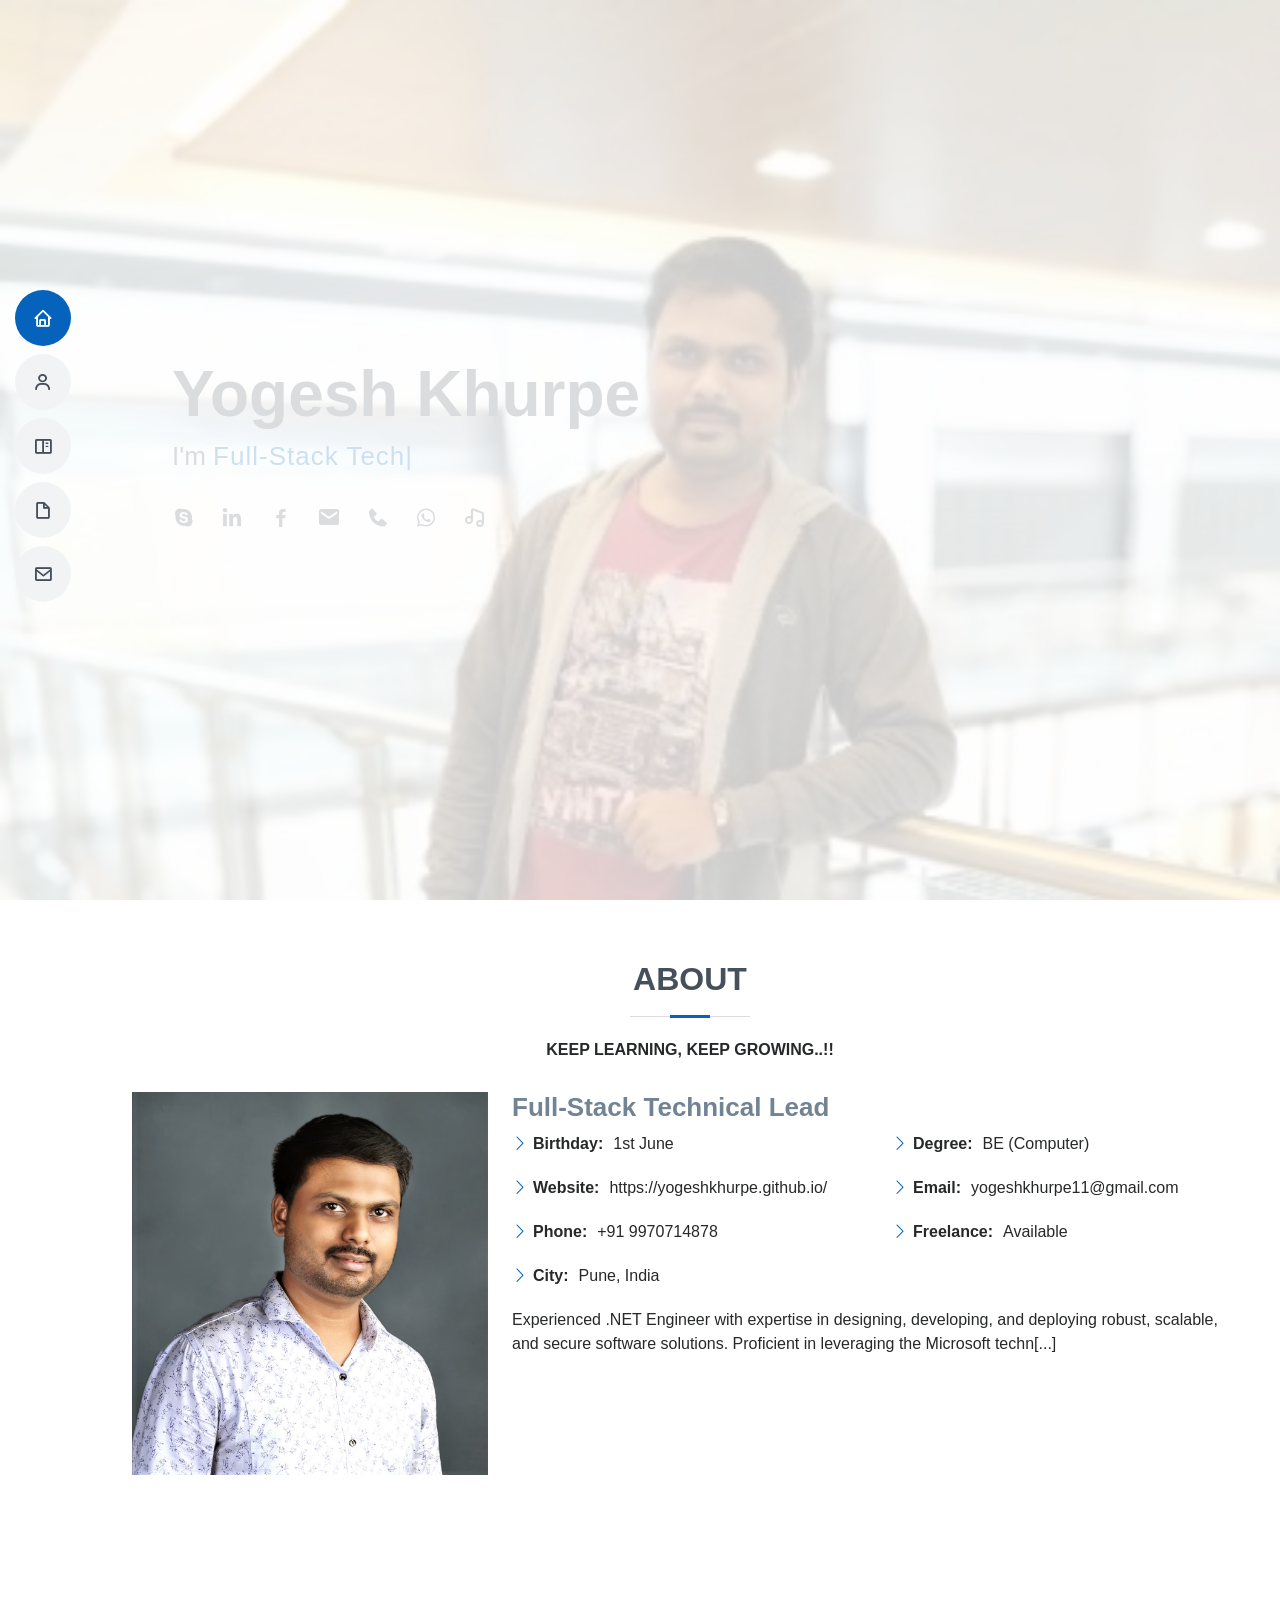
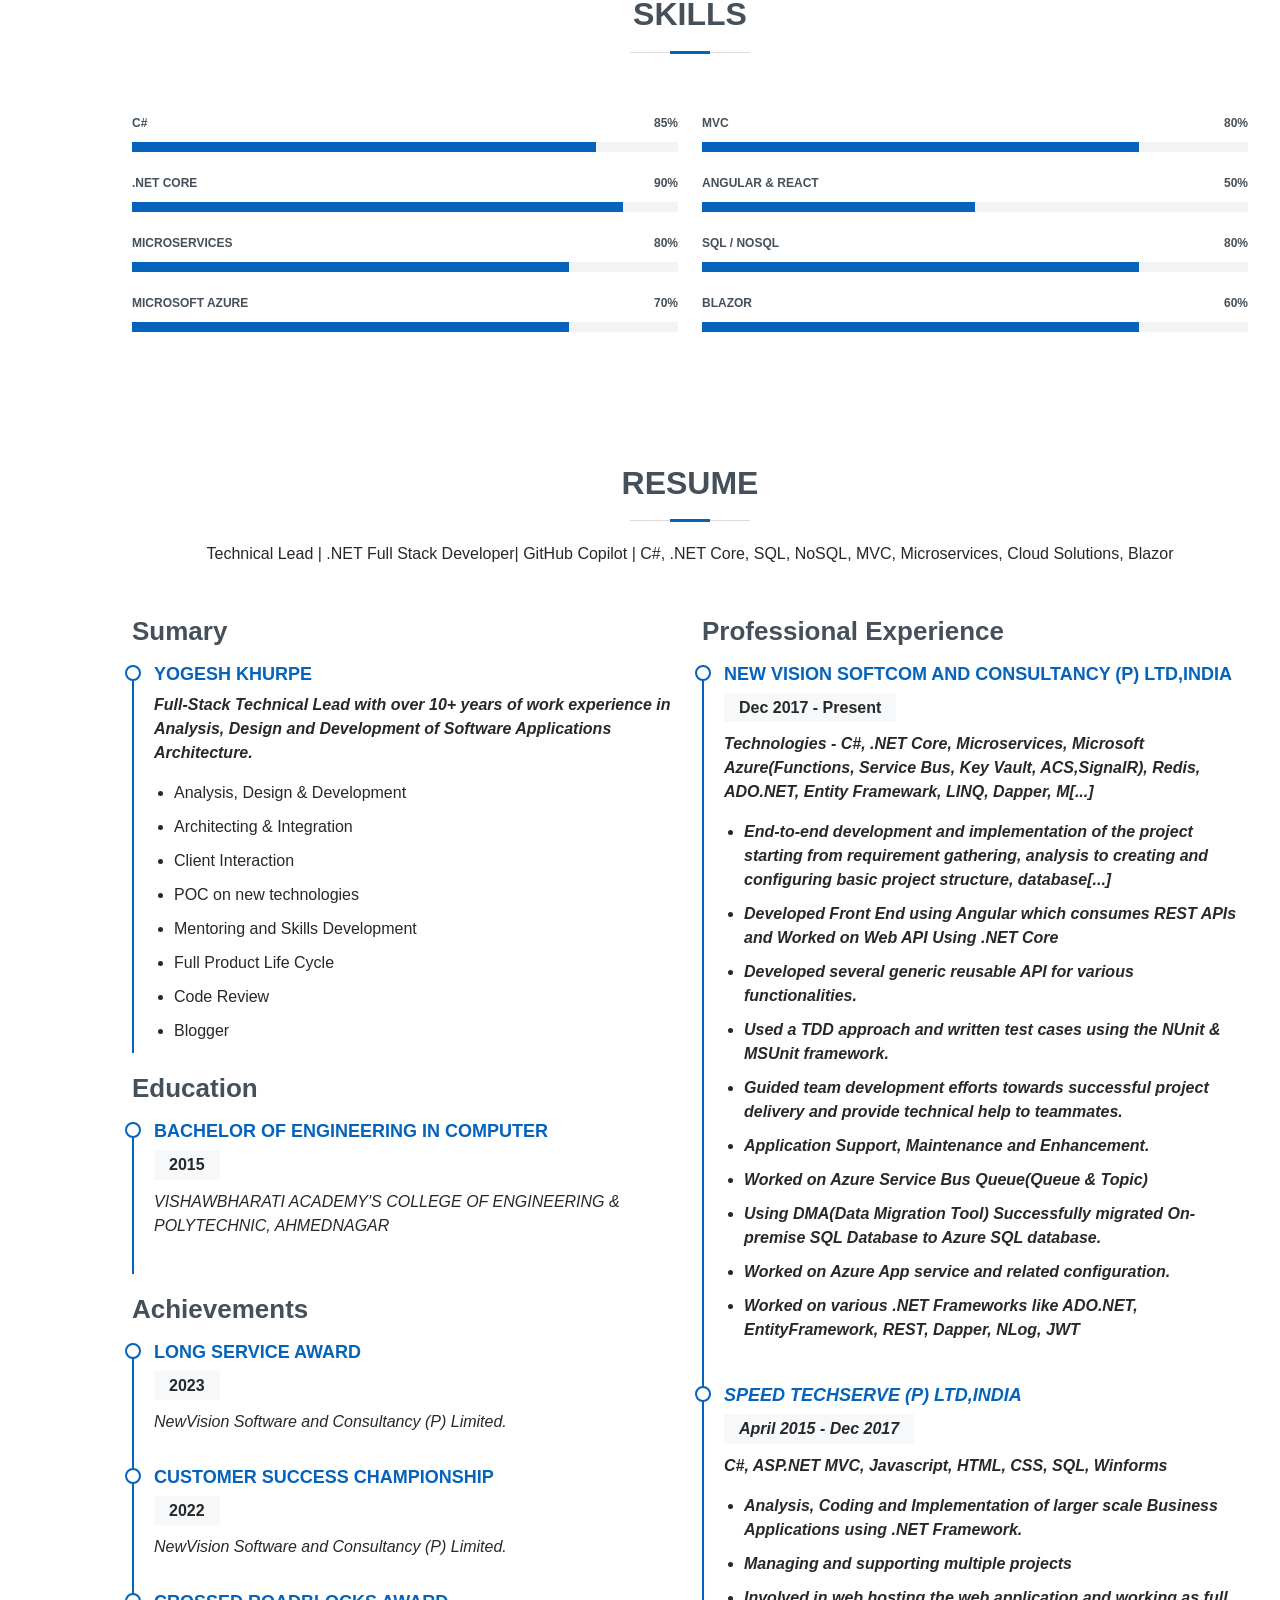
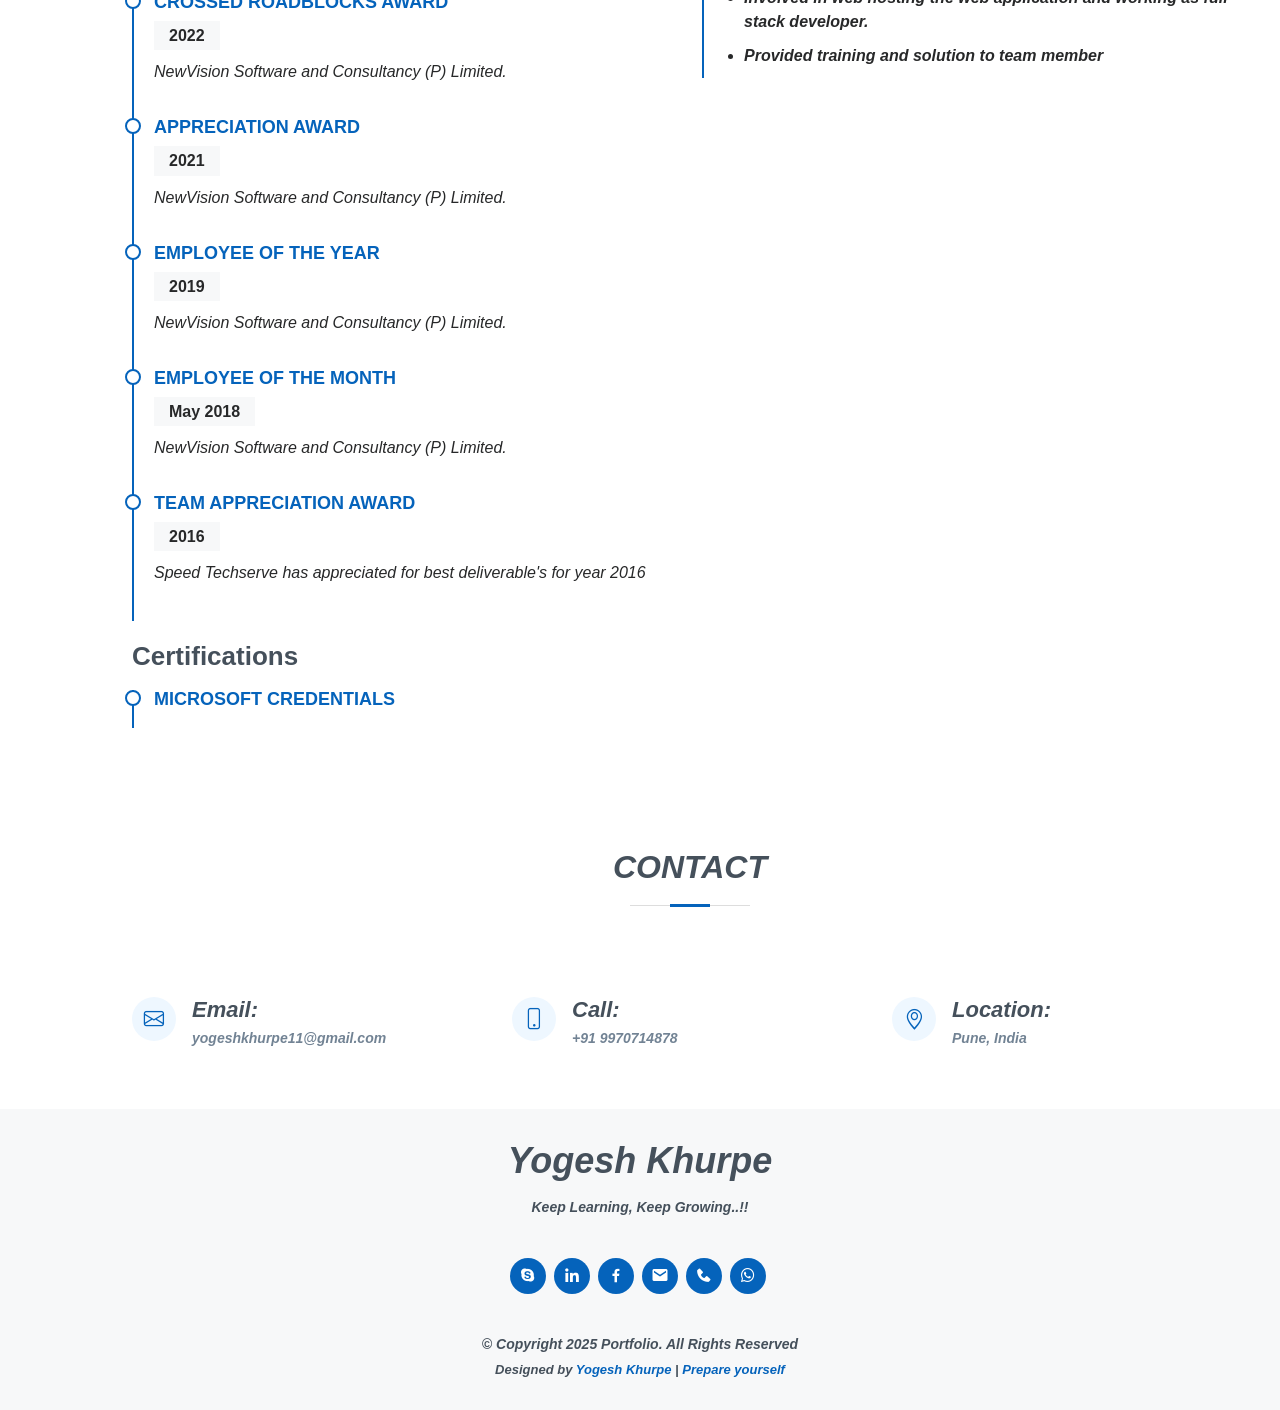
==== commit ccc07eb4: "Add Microsoft credentials badge from Credly to Resume section" ====
--- a/index.html
+++ b/index.html
@@ -1,424 +1,435 @@
-<!DOCTYPE html>
-<html lang="en">
-
-<head>
-    <meta charset="utf-8">
-    <meta content="width=device-width, initial-scale=1.0" name="viewport">
-
-    <title>Yogesh Khurpe | Software Developer</title>
-    <meta content="Yogesh Khurpe" name="description">
-    <meta content="Yogesh,Yogesh Khurpe,Yogesh Khurpe Portfolio" name="keywords">
-
-    <!-- Favicons -->
-    <link href="assets/img/favicon.ico" rel="icon">
-    <link href="assets/img/apple-touch-icon.png" rel="apple-touch-icon">
-
-    <!-- Google Fonts -->
-    <link href="https://fonts.googleapis.com/css?family=Open+Sans:300,300i,400,400i,600,600i,700,700i|Raleway:300,300i,400,400i,500,500i,600,600i,700,700i|Poppins:300,300i,400,400i,500,500i,600,600i,700,700i" rel="stylesheet">
-
-    <!-- Vendor CSS Files -->
-    <link href="assets/vendor/aos/aos.css" rel="stylesheet">
-    <link href="assets/vendor/bootstrap/css/bootstrap.min.css" rel="stylesheet">
-    <link href="assets/vendor/bootstrap-icons/bootstrap-icons.css" rel="stylesheet">
-    <link href="assets/vendor/boxicons/css/boxicons.min.css" rel="stylesheet">
-    <link href="assets/vendor/glightbox/css/glightbox.min.css" rel="stylesheet">
-    <link href="assets/vendor/swiper/swiper-bundle.min.css" rel="stylesheet">
-
-    <!-- Template Main CSS File -->
-    <link href="assets/css/style.css" rel="stylesheet">
-
-
-    <script type="text/javascript">
-        function playMusic() {
-            document.getElementById("myAudio").play();
-        }
-    </script>
-</head>
-
-<body onload="playMusic()">
-
-    <audio id="myAudio" controls loop autoplay hidden="false">
-        <source src="Music/calmpiano.ogg" type="audio/ogg">
-    </audio>
-
-    <!-- ======= Mobile nav toggle button ======= -->
-    <!-- <button type="button" class="mobile-nav-toggle d-xl-none"><i class="bi bi-list mobile-nav-toggle"></i></button> -->
-    <i class="bi bi-list mobile-nav-toggle d-xl-none"></i>
-    <!-- ======= Header ======= -->
-    <header id="header" class="d-flex flex-column justify-content-center">
-
-        <nav id="navbar" class="navbar nav-menu">
-            <ul>
-                <li><a href="#hero" class="nav-link scrollto active"><i class="bx bx-home"></i> <span>Home</span></a></li>
-                <li><a href="#about" class="nav-link scrollto"><i class="bx bx-user"></i> <span>About</span></a></li>
-                <li><a href="#skills" class="nav-link scrollto"><i class="bx bx-book-content"></i> <span>Skills</span></a></li>
-                <li><a href="#resume" class="nav-link scrollto"><i class="bx bx-file-blank"></i> <span>Resume</span></a></li>
-                <!--<li><a href="#services" class="nav-link scrollto"><i class="bx bx-server"></i> <span>Services</span></a></li>-->
-                <li><a href="#contact" class="nav-link scrollto"><i class="bx bx-envelope"></i> <span>Contact</span></a></li>
-            </ul>
-        </nav><!-- .nav-menu -->
-
-    </header><!-- End Header -->
-    <!-- ======= Hero Section ======= -->
-    <section id="hero" class="d-flex flex-column justify-content-center">
-        <div class="container" data-aos="zoom-in" data-aos-delay="100">
-            <h1>Yogesh Khurpe</h1>
-            <p>I'm <span class="typed" data-typed-items="Full-Stack Technical Lead, Software Developer"></span></p>
-            <div class="social-links">
-
-                <a target="_blank" href="https://join.skype.com/invite/p4VAq1hdDJqx" class="skype"><i class="bx bxl-skype"></i></a>
-                <a target="_blank" href="https://www.linkedin.com/in/yogesh-khurpe-dotnetdeveloper/" class="linkedin"><i class="bx bxl-linkedin"></i></a>
-                <a target="_blank" href="https://www.facebook.com/yogesh.khurpe1" class="facebook"><i class="bx bxl-facebook"></i></a>
-                <a target="_blank" href="mailto:yogeshkhurpe11@gmail.com" class="envelope"><i class="bx bxs-envelope"></i></a>
-                <a target="_blank" href="tel:9970714878" class="phone"><i class="bx bxs-phone"></i></a>
-                <a target="_blank" href="https://api.whatsapp.com/send?phone=919970714878" class="whatsapp"><i class="bx bxl-whatsapp"></i></a>
-                <a href="https://yogeshkhurpe.github.io/" class="music"><i class="bx bx-music"></i></a>
-            </div>
-        </div>
-    </section><!-- End Hero -->
-
-    <main id="main">
-
-        <!-- ======= About Section ======= -->
-        <section id="about" class="about">
-            <div class="container" data-aos="fade-up">
-
-                <div class="section-title">
-                    <h2>About</h2>           
-                    <p>
-                        <b>KEEP LEARNING, KEEP GROWING..!!</b>
-                    </p>
-                </div>
-
-                <div class="row">
-                    <div class="col-lg-4">
-                        <img src="assets/img/profile-img.jpg" class="img-fluid" alt="">
-                    </div>
-                    <div class="col-lg-8 pt-4 pt-lg-0 content">
-                        <h3>Full-Stack Technical Lead </h3>               
-                        <div class="row">
-                            <div class="col-lg-6">
-                                <ul>
-                                    <li><i class="bi bi-chevron-right"></i> <strong>Birthday:</strong> <span>1st June</span></li>
-                                    <li><i class="bi bi-chevron-right"></i> <strong>Website:</strong> <span>https://yogeshkhurpe.github.io/</span></li>
-                                    <li><i class="bi bi-chevron-right"></i> <strong>Phone:</strong> <span>+91 9970714878</span></li>
-                                    <li><i class="bi bi-chevron-right"></i> <strong>City:</strong> <span>Pune, India</span></li>
-                                </ul>
-                            </div>
-                            <div class="col-lg-6">
-                                <ul>
-                                    <li><i class="bi bi-chevron-right"></i> <strong>Degree:</strong> <span>BE (Computer)</span></li>
-                                    <li><i class="bi bi-chevron-right"></i> <strong>Email:</strong> <span>yogeshkhurpe11@gmail.com</span></li>
-                                    <li><i class="bi bi-chevron-right"></i> <strong>Freelance:</strong> <span>Available</span></li>
-                                </ul>
-                            </div>
-                        </div>
-                        <p>
-                          Experienced .NET Engineer with expertise in designing, developing, and deploying robust, scalable, and secure software solutions. Proficient in leveraging the Microsoft technology stack, including .NET Core, ASP.NET, and Azure, to deliver high-performance applications across diverse industries. Adept at full-stack development, API integrations, and agile methodologies. Passionate about innovation, continuous learning, and driving business success through technology.
-                        </p>
-                    </div>
-                </div>
-
-            </div>
-        </section><!-- End About Section -->
-        <!-- ======= Skills Section ======= -->
-        <section id="skills" class="skills section-bg">
-            <div class="container" data-aos="fade-up">
-
-                <div class="section-title">
-                    <h2>Skills</h2>                
-                </div>
-
-                <div class="row skills-content">
-
-                    <div class="col-lg-6">
-
-                        <div class="progress">
-                            <span class="skill">C# <i class="val">85%</i></span>
-                            <div class="progress-bar-wrap">
-                                <div class="progress-bar" role="progressbar" aria-valuenow="85" aria-valuemin="0" aria-valuemax="100"></div>
-                            </div>
-                        </div>
-
-                        <div class="progress">
-                            <span class="skill">.NET Core 	 <i class="val">90%</i></span>
-                            <div class="progress-bar-wrap">
-                                <div class="progress-bar" role="progressbar" aria-valuenow="90" aria-valuemin="0" aria-valuemax="100"></div>
-                            </div>
-                        </div>
-
-                        <div class="progress">
-                            <span class="skill">Microservices <i class="val">80%</i></span>
-                            <div class="progress-bar-wrap">
-                                <div class="progress-bar" role="progressbar" aria-valuenow="80" aria-valuemin="0" aria-valuemax="100"></div>
-                            </div>
-                        </div>
-
-                           <div class="progress">
-                            <span class="skill">Microsoft Azure <i class="val">70%</i></span>
-                            <div class="progress-bar-wrap">
-                                <div class="progress-bar" role="progressbar" aria-valuenow="80" aria-valuemin="0" aria-valuemax="100"></div>
-                            </div>
-                        </div>
-
-                    </div>
-
-                    <div class="col-lg-6">
-
-                        <div class="progress">
-                            <span class="skill">MVC <i class="val">80%</i></span>
-                            <div class="progress-bar-wrap">
-                                <div class="progress-bar" role="progressbar" aria-valuenow="80" aria-valuemin="0" aria-valuemax="100"></div>
-                            </div>
-                        </div>
-
-                        <div class="progress">
-                            <span class="skill">ANGULAR & REACT <i class="val">50%</i></span>
-                            <div class="progress-bar-wrap">
-                                <div class="progress-bar" role="progressbar" aria-valuenow="50" aria-valuemin="0" aria-valuemax="100"></div>
-                            </div>
-                        </div>
-
-                        <div class="progress">
-                            <span class="skill">SQL / NoSQL <i class="val">80%</i></span>
-                            <div class="progress-bar-wrap">
-                                <div class="progress-bar" role="progressbar" aria-valuenow="80" aria-valuemin="0" aria-valuemax="100"></div>
-                            </div>
-                        </div>
-
-                            <div class="progress">
-                            <span class="skill">Blazor <i class="val">60%</i></span>
-                            <div class="progress-bar-wrap">
-                                <div class="progress-bar" role="progressbar" aria-valuenow="80" aria-valuemin="0" aria-valuemax="100"></div>
-                            </div>
-                        </div>
-
-                    </div>
-
-                </div>
-
-            </div>
-        </section><!-- End Skills Section -->
-        <!-- ======= Resume Section ======= -->
-        <section id="resume" class="resume">
-            <div class="container" data-aos="fade-up">
-
-                <div class="section-title">
-                    <h2>Resume</h2>
-                    <p> Technical Lead | .NET Full Stack Developer| GitHub Copilot | C#, .NET Core, SQL, NoSQL, MVC, Microservices, Cloud Solutions, Blazor</p>
-                </div>
-
-                <div class="row">
-                    <div class="col-lg-6">
-                        <h3 class="resume-title">Sumary</h3>
-                        <div class="resume-item pb-0">
-                            <h4>Yogesh Khurpe</h4>
-                            <p><em><b> Full-Stack Technical Lead with over 10+ years of work experience in Analysis, Design and Development of Software Applications Architecture.</b></em></p>
-                            <ul>
-                                <li>Analysis, Design & Development</li>
-                                <li>Architecting & Integration</li>
-                                <li>Client Interaction</li>
-                                <li>POC on new technologies</li>
-                                <li>Mentoring and Skills Development</li>
-                                <li>Full Product Life Cycle</li>
-                                <li>Code Review</li>
-                                <li>Blogger</li>
-
-                            </ul>
-                        </div>
-
-                        <h3 class="resume-title">Education</h3>
-                        <div class="resume-item">
-                            <h4>BACHELOR OF ENGINEERING IN COMPUTER</h4>
-                            <h5>2015</h5>
-                            <p><em>VISHAWBHARATI ACADEMY'S COLLEGE OF ENGINEERING & POLYTECHNIC, AHMEDNAGAR</em></p>
-                        </div>
-
-                        <h3 class="resume-title">Achievements</h3>
-                        <div class="resume-item">
-                            <h4>Long Service Award </h4>
-                            <h5>2023</h5>
-                            <p>
-                                <em>
-                                    NewVision Software and Consultancy (P) Limited.
-                                </em>
-                            </p>
-                        </div>
-                        <div class="resume-item">
-                            <h4>Customer Success Championship </h4>
-                            <h5>2022</h5>
-                            <p>
-                                <em>
-                                    NewVision Software and Consultancy (P) Limited.
-                                </em>
-                            </p>
-                        </div>
-                        <div class="resume-item">
-                            <h4>Crossed Roadblocks Award  </h4>
-                            <h5>2022</h5>
-                            <p>
-                                <em>
-                                    NewVision Software and Consultancy (P) Limited.
-                                </em>
-                            </p>
-                        </div>
-                         <div class="resume-item">
-                            <h4>Appreciation Award  </h4>
-                            <h5>2021</h5>
-                            <p>
-                                <em>
-                                    NewVision Software and Consultancy (P) Limited.
-                                </em>
-                            </p>
-                        </div>
-                          <div class="resume-item">
-                            <h4>Employee Of The Year  </h4>
-                            <h5>2019</h5>
-                            <p>
-                                <em>
-                                    NewVision Software and Consultancy (P) Limited.
-                                </em>
-                            </p>
-                        </div>
-                             <div class="resume-item">
-                            <h4>Employee Of The Month  </h4>
-                            <h5>May 2018</h5>
-                            <p>
-                                <em>
-                                    NewVision Software and Consultancy (P) Limited.
-                                </em>
-                            </p>
-                        </div>
-                        <div class="resume-item">
-                            <h4>Team Appreciation Award </h4>
-                            <h5>2016</h5>
-                            <p>
-                                <em>
-                                    Speed Techserve has appreciated for best deliverable's for year 2016
-                                </em>
-                            </p>
-                        </div>
-                    </div>
-                    <div class="col-lg-6">
-                        <h3 class="resume-title">Professional Experience</h3>
-                        <div class="resume-item">
-                            <h4><a target="_blank" href="https://newvision-software.com/">NEW VISION SOFTCOM AND CONSULTANCY (P) Ltd,India</a></h4>
-                            <h5>Dec 2017 - Present</h5>
-                            <p><em> <b> Technologies - C#, .NET Core, Microservices, Microsoft Azure(Functions, Service Bus, Key Vault, ACS,SignalR), Redis,  ADO.NET, Entity Framewark, LINQ, Dapper, MVC, jQuery, SQL, NoSQL(MongoDB, CosmosDB), NUnit, XUnit, MSTest, Agile/Scrum</b></em></p>
-                            <ul>
-                                <li>End-to-end development and implementation of the project starting from requirement gathering, analysis to creating and configuring basic project structure, database structure to successful deployment on the production server.</li>
-                                <li>Developed Front End using Angular which consumes REST APIs and Worked on Web API Using .NET Core</li>
-                                <li>Developed several generic reusable API for various functionalities.</li>
-                                <li>Used a TDD approach and written test cases using the NUnit & MSUnit framework.</li>
-                                <li>Guided team development efforts towards successful project delivery and provide technical help to teammates.</li>
-                                <li>Application Support, Maintenance and Enhancement.</li>
-                                <li>Worked on Azure Service Bus Queue(Queue & Topic)</li>
-                                <li>Using DMA(Data Migration Tool) Successfully migrated On-premise SQL Database to Azure SQL database.</li>
-                                <li>Worked on Azure App service and related configuration.</li>
-                                <li>Worked on various .NET Frameworks like ADO.NET, EntityFramework, REST, Dapper, NLog, JWT</li>
-                            </ul>
-                        </div>
-                        <div class="resume-item">
-                            <h4><a target="_blank" href="http://www.speedtechserve.com/" >Speed Techserve (P) Ltd,India</a></h4>
-                            <h5>April 2015 - Dec 2017</h5>
-                            <p><em><b>C#, ASP.NET MVC, Javascript, HTML, CSS, SQL, Winforms </b></em></p>
-                            <ul>
-                                <li>Analysis, Coding and Implementation of larger scale Business Applications using .NET Framework.</li>
-                                <li>Managing and supporting multiple projects</li>
-                                <li>Involved in web hosting the web application and working as full stack developer.</li>
-                                <li>Provided training and solution to team member</li>
-                            </ul>
-                        </div>
-                    </div>
-                </div>
-
-            </div>
-        </section><!-- End Resume Section -->
-        <!-- ======= Testimonials Section ======= -->
-        <!-- ======= Contact Section ======= -->
-        <section id="contact" class="contact">
-            <div class="container" data-aos="fade-up">
-
-                <div class="section-title">
-                    <h2>Contact</h2>
-                </div>
-
-                <div class="row">
-
-                    <div class="col-lg-4">
-                        <div class="info">
-                            <div class="email">
-                                <a href="mailto:yogeshkhurpe11@gmail.com"><i class="bi bi-envelope"></i></a>
-                                <h4>Email:</h4>
-                                <p>yogeshkhurpe11@gmail.com</p>
-                            </div>
-                        </div>
-                    </div>
-
-                    <div class="col-lg-4">
-                        <div class="info">
-                            <div class="phone">
-                                <a href="tel:9970714878"><i class="bi bi-phone"></i></a>
-                                <h4>Call:</h4>
-                                <p>+91 9970714878</p>
-                            </div>
-                        </div>
-                    </div>
-                    
-                    <div class="col-lg-4">
-                        <div class="info">
-                            <div class="email">
-                                <a target="_blank" href="https://goo.gl/maps/CtDCqxecMPmJd1iX8"><i class="bi bi-geo-alt"></i></a>
-                                <h4>Location:</h4>
-                                <p>Pune, India</p>
-                            </div>
-                        </div>
-                    </div>
-                </div>
-
-            </div>
-        </section><!-- End Contact Section -->
-
-    </main><!-- End #main -->
-    <!-- ======= Footer ======= -->
-    <footer id="footer">
-        <div class="container">
-            <h3>Yogesh Khurpe</h3>
-            <p>Keep Learning, Keep Growing..!!</p>
-            <div class="social-links">
-                <a target="_blank" href="https://join.skype.com/invite/p4VAq1hdDJqx" class="skype"><i class="bx bxl-skype"></i></a>
-                <a target="_blank" href="https://www.linkedin.com/in/yogesh-khurpe-dotnetdeveloper/" class="linkedin"><i class="bx bxl-linkedin"></i></a>
-                <a target="_blank" href="https://www.facebook.com/yogesh.khurpe1" class="facebook"><i class="bx bxl-facebook"></i></a>
-                <a target="_blank" href="mailto:yogeshkhurpe11@gmail.com" class="envelope"><i class="bx bxs-envelope"></i></a>
-                <a target="_blank" href="tel:9970714878" class="phone"><i class="bx bxs-phone"></i></a>
-                <a target="_blank" href="https://api.whatsapp.com/send?phone=919970714878" class="whatsapp"><i class="bx bxl-whatsapp"></i></a>
-            </div>
-            <div class="copyright">
-                &copy; Copyright 2025 <strong><span>Portfolio</span></strong>. All Rights Reserved
-            </div>
-            <div class="credits">
-                Designed by <a href="#">Yogesh Khurpe</a> | <a href="/preparation" target="_blank">Prepare yourself</a>
-            </div>  
-        </div>
-    </footer><!-- End Footer -->
-
-    <div id="preloader"></div>
-    <a href="#" class="back-to-top d-flex align-items-center justify-content-center"><i class="bi bi-arrow-up-short"></i></a>
-
-    <!-- Vendor JS Files -->
-    <script src="assets/vendor/aos/aos.js"></script>
-    <script src="assets/vendor/bootstrap/js/bootstrap.bundle.min.js"></script>
-    <script src="assets/vendor/glightbox/js/glightbox.min.js"></script>
-    <script src="assets/vendor/isotope-layout/isotope.pkgd.min.js"></script>
-    <script src="assets/vendor/php-email-form/validate.js"></script>
-    <script src="assets/vendor/purecounter/purecounter.js"></script>
-    <script src="assets/vendor/swiper/swiper-bundle.min.js"></script>
-    <script src="assets/vendor/typed.js/typed.min.js"></script>
-    <script src="assets/vendor/waypoints/noframework.waypoints.js"></script>
-
-    <!-- Template Main JS File -->
-    <script src="assets/js/main.js"></script>
-
-</body>
-
-</html>
+<!DOCTYPE html>
+<html lang="en">
+
+<head>
+    <meta charset="utf-8">
+    <meta content="width=device-width, initial-scale=1.0" name="viewport">
+
+    <title>Yogesh Khurpe | Software Developer</title>
+    <meta content="Yogesh Khurpe" name="description">
+    <meta content="Yogesh,Yogesh Khurpe,Yogesh Khurpe Portfolio" name="keywords">
+
+    <!-- Favicons -->
+    <link href="assets/img/favicon.ico" rel="icon">
+    <link href="assets/img/apple-touch-icon.png" rel="apple-touch-icon">
+
+    <!-- Google Fonts -->
+    <link href="https://fonts.googleapis.com/css?family=Open+Sans:300,300i,400,400i,600,600i,700,700i|Raleway:300,300i,400,400i,500,500i,600,600i,700,700i|Poppins:300,300i,400,400i,500,500i,600,600i,7[...]
+
+    <!-- Vendor CSS Files -->
+    <link href="assets/vendor/aos/aos.css" rel="stylesheet">
+    <link href="assets/vendor/bootstrap/css/bootstrap.min.css" rel="stylesheet">
+    <link href="assets/vendor/bootstrap-icons/bootstrap-icons.css" rel="stylesheet">
+    <link href="assets/vendor/boxicons/css/boxicons.min.css" rel="stylesheet">
+    <link href="assets/vendor/glightbox/css/glightbox.min.css" rel="stylesheet">
+    <link href="assets/vendor/swiper/swiper-bundle.min.css" rel="stylesheet">
+
+    <!-- Template Main CSS File -->
+    <link href="assets/css/style.css" rel="stylesheet">
+
+
+    <script type="text/javascript">
+        function playMusic() {
+            document.getElementById("myAudio").play();
+        }
+    </script>
+</head>
+
+<body onload="playMusic()">
+
+    <audio id="myAudio" controls loop autoplay hidden="false">
+        <source src="Music/calmpiano.ogg" type="audio/ogg">
+    </audio>
+
+    <!-- ======= Mobile nav toggle button ======= -->
+    <!-- <button type="button" class="mobile-nav-toggle d-xl-none"><i class="bi bi-list mobile-nav-toggle"></i></button> -->
+    <i class="bi bi-list mobile-nav-toggle d-xl-none"></i>
+    <!-- ======= Header ======= -->
+    <header id="header" class="d-flex flex-column justify-content-center">
+
+        <nav id="navbar" class="navbar nav-menu">
+            <ul>
+                <li><a href="#hero" class="nav-link scrollto active"><i class="bx bx-home"></i> <span>Home</span></a></li>
+                <li><a href="#about" class="nav-link scrollto"><i class="bx bx-user"></i> <span>About</span></a></li>
+                <li><a href="#skills" class="nav-link scrollto"><i class="bx bx-book-content"></i> <span>Skills</span></a></li>
+                <li><a href="#resume" class="nav-link scrollto"><i class="bx bx-file-blank"></i> <span>Resume</span></a></li>
+                <!--<li><a href="#services" class="nav-link scrollto"><i class="bx bx-server"></i> <span>Services</span></a></li>-->
+                <li><a href="#contact" class="nav-link scrollto"><i class="bx bx-envelope"></i> <span>Contact</span></a></li>
+            </ul>
+        </nav><!-- .nav-menu -->
+
+    </header><!-- End Header -->
+    <!-- ======= Hero Section ======= -->
+    <section id="hero" class="d-flex flex-column justify-content-center">
+        <div class="container" data-aos="zoom-in" data-aos-delay="100">
+            <h1>Yogesh Khurpe</h1>
+            <p>I'm <span class="typed" data-typed-items="Full-Stack Technical Lead, Software Developer"></span></p>
+            <div class="social-links">
+
+                <a target="_blank" href="https://join.skype.com/invite/p4VAq1hdDJqx" class="skype"><i class="bx bxl-skype"></i></a>
+                <a target="_blank" href="https://www.linkedin.com/in/yogesh-khurpe-dotnetdeveloper/" class="linkedin"><i class="bx bxl-linkedin"></i></a>
+                <a target="_blank" href="https://www.facebook.com/yogesh.khurpe1" class="facebook"><i class="bx bxl-facebook"></i></a>
+                <a target="_blank" href="mailto:yogeshkhurpe11@gmail.com" class="envelope"><i class="bx bxs-envelope"></i></a>
+                <a target="_blank" href="tel:9970714878" class="phone"><i class="bx bxs-phone"></i></a>
+                <a target="_blank" href="https://api.whatsapp.com/send?phone=919970714878" class="whatsapp"><i class="bx bxl-whatsapp"></i></a>
+                <a href="https://yogeshkhurpe.github.io/" class="music"><i class="bx bx-music"></i></a>
+            </div>
+        </div>
+    </section><!-- End Hero -->
+
+    <main id="main">
+
+        <!-- ======= About Section ======= -->
+        <section id="about" class="about">
+            <div class="container" data-aos="fade-up">
+
+                <div class="section-title">
+                    <h2>About</h2>           
+                    <p>
+                        <b>KEEP LEARNING, KEEP GROWING..!!</b>
+                    </p>
+                </div>
+
+                <div class="row">
+                    <div class="col-lg-4">
+                        <img src="assets/img/profile-img.jpg" class="img-fluid" alt="">
+                    </div>
+                    <div class="col-lg-8 pt-4 pt-lg-0 content">
+                        <h3>Full-Stack Technical Lead </h3>               
+                        <div class="row">
+                            <div class="col-lg-6">
+                                <ul>
+                                    <li><i class="bi bi-chevron-right"></i> <strong>Birthday:</strong> <span>1st June</span></li>
+                                    <li><i class="bi bi-chevron-right"></i> <strong>Website:</strong> <span>https://yogeshkhurpe.github.io/</span></li>
+                                    <li><i class="bi bi-chevron-right"></i> <strong>Phone:</strong> <span>+91 9970714878</span></li>
+                                    <li><i class="bi bi-chevron-right"></i> <strong>City:</strong> <span>Pune, India</span></li>
+                                </ul>
+                            </div>
+                            <div class="col-lg-6">
+                                <ul>
+                                    <li><i class="bi bi-chevron-right"></i> <strong>Degree:</strong> <span>BE (Computer)</span></li>
+                                    <li><i class="bi bi-chevron-right"></i> <strong>Email:</strong> <span>yogeshkhurpe11@gmail.com</span></li>
+                                    <li><i class="bi bi-chevron-right"></i> <strong>Freelance:</strong> <span>Available</span></li>
+                                </ul>
+                            </div>
+                        </div>
+                        <p>
+                          Experienced .NET Engineer with expertise in designing, developing, and deploying robust, scalable, and secure software solutions. Proficient in leveraging the Microsoft techn[...]
+                        </p>
+                    </div>
+                </div>
+
+            </div>
+        </section><!-- End About Section -->
+        <!-- ======= Skills Section ======= -->
+        <section id="skills" class="skills section-bg">
+            <div class="container" data-aos="fade-up">
+
+                <div class="section-title">
+                    <h2>Skills</h2>                
+                </div>
+
+                <div class="row skills-content">
+
+                    <div class="col-lg-6">
+
+                        <div class="progress">
+                            <span class="skill">C# <i class="val">85%</i></span>
+                            <div class="progress-bar-wrap">
+                                <div class="progress-bar" role="progressbar" aria-valuenow="85" aria-valuemin="0" aria-valuemax="100"></div>
+                            </div>
+                        </div>
+
+                        <div class="progress">
+                            <span class="skill">.NET Core 	 <i class="val">90%</i></span>
+                            <div class="progress-bar-wrap">
+                                <div class="progress-bar" role="progressbar" aria-valuenow="90" aria-valuemin="0" aria-valuemax="100"></div>
+                            </div>
+                        </div>
+
+                        <div class="progress">
+                            <span class="skill">Microservices <i class="val">80%</i></span>
+                            <div class="progress-bar-wrap">
+                                <div class="progress-bar" role="progressbar" aria-valuenow="80" aria-valuemin="0" aria-valuemax="100"></div>
+                            </div>
+                        </div>
+
+                           <div class="progress">
+                            <span class="skill">Microsoft Azure <i class="val">70%</i></span>
+                            <div class="progress-bar-wrap">
+                                <div class="progress-bar" role="progressbar" aria-valuenow="80" aria-valuemin="0" aria-valuemax="100"></div>
+                            </div>
+                        </div>
+
+                    </div>
+
+                    <div class="col-lg-6">
+
+                        <div class="progress">
+                            <span class="skill">MVC <i class="val">80%</i></span>
+                            <div class="progress-bar-wrap">
+                                <div class="progress-bar" role="progressbar" aria-valuenow="80" aria-valuemin="0" aria-valuemax="100"></div>
+                            </div>
+                        </div>
+
+                        <div class="progress">
+                            <span class="skill">ANGULAR & REACT <i class="val">50%</i></span>
+                            <div class="progress-bar-wrap">
+                                <div class="progress-bar" role="progressbar" aria-valuenow="50" aria-valuemin="0" aria-valuemax="100"></div>
+                            </div>
+                        </div>
+
+                        <div class="progress">
+                            <span class="skill">SQL / NoSQL <i class="val">80%</i></span>
+                            <div class="progress-bar-wrap">
+                                <div class="progress-bar" role="progressbar" aria-valuenow="80" aria-valuemin="0" aria-valuemax="100"></div>
+                            </div>
+                        </div>
+
+                            <div class="progress">
+                            <span class="skill">Blazor <i class="val">60%</i></span>
+                            <div class="progress-bar-wrap">
+                                <div class="progress-bar" role="progressbar" aria-valuenow="80" aria-valuemin="0" aria-valuemax="100"></div>
+                            </div>
+                        </div>
+
+                    </div>
+
+                </div>
+
+            </div>
+        </section><!-- End Skills Section -->
+        <!-- ======= Resume Section ======= -->
+        <section id="resume" class="resume">
+            <div class="container" data-aos="fade-up">
+
+                <div class="section-title">
+                    <h2>Resume</h2>
+                    <p> Technical Lead | .NET Full Stack Developer| GitHub Copilot | C#, .NET Core, SQL, NoSQL, MVC, Microservices, Cloud Solutions, Blazor</p>
+                </div>
+
+                <div class="row">
+                    <div class="col-lg-6">
+                        <h3 class="resume-title">Sumary</h3>
+                        <div class="resume-item pb-0">
+                            <h4>Yogesh Khurpe</h4>
+                            <p><em><b> Full-Stack Technical Lead with over 10+ years of work experience in Analysis, Design and Development of Software Applications Architecture.</b></em></p>
+                            <ul>
+                                <li>Analysis, Design & Development</li>
+                                <li>Architecting & Integration</li>
+                                <li>Client Interaction</li>
+                                <li>POC on new technologies</li>
+                                <li>Mentoring and Skills Development</li>
+                                <li>Full Product Life Cycle</li>
+                                <li>Code Review</li>
+                                <li>Blogger</li>
+
+                            </ul>
+                        </div>
+
+                        <h3 class="resume-title">Education</h3>
+                        <div class="resume-item">
+                            <h4>BACHELOR OF ENGINEERING IN COMPUTER</h4>
+                            <h5>2015</h5>
+                            <p><em>VISHAWBHARATI ACADEMY'S COLLEGE OF ENGINEERING & POLYTECHNIC, AHMEDNAGAR</em></p>
+                        </div>
+
+                        <h3 class="resume-title">Achievements</h3>
+                        <div class="resume-item">
+                            <h4>Long Service Award </h4>
+                            <h5>2023</h5>
+                            <p>
+                                <em>
+                                    NewVision Software and Consultancy (P) Limited.
+                                </em>
+                            </p>
+                        </div>
+                        <div class="resume-item">
+                            <h4>Customer Success Championship </h4>
+                            <h5>2022</h5>
+                            <p>
+                                <em>
+                                    NewVision Software and Consultancy (P) Limited.
+                                </em>
+                            </p>
+                        </div>
+                        <div class="resume-item">
+                            <h4>Crossed Roadblocks Award  </h4>
+                            <h5>2022</h5>
+                            <p>
+                                <em>
+                                    NewVision Software and Consultancy (P) Limited.
+                                </em>
+                            </p>
+                        </div>
+                         <div class="resume-item">
+                            <h4>Appreciation Award  </h4>
+                            <h5>2021</h5>
+                            <p>
+                                <em>
+                                    NewVision Software and Consultancy (P) Limited.
+                                </em>
+                            </p>
+                        </div>
+                          <div class="resume-item">
+                            <h4>Employee Of The Year  </h4>
+                            <h5>2019</h5>
+                            <p>
+                                <em>
+                                    NewVision Software and Consultancy (P) Limited.
+                                </em>
+                            </p>
+                        </div>
+                             <div class="resume-item">
+                            <h4>Employee Of The Month  </h4>
+                            <h5>May 2018</h5>
+                            <p>
+                                <em>
+                                    NewVision Software and Consultancy (P) Limited.
+                                </em>
+                            </p>
+                        </div>
+                        <div class="resume-item">
+                            <h4>Team Appreciation Award </h4>
+                            <h5>2016</h5>
+                            <p>
+                                <em>
+                                    Speed Techserve has appreciated for best deliverable's for year 2016
+                                </em>
+                            </p>
+                        </div>
+
+                        <h3 class="resume-title">Certifications</h3>
+                        <div class="resume-item pb-0">
+                            <h4>Microsoft Credentials</h4>
+                            <div style="margin-top: 20px; display: flex; justify-content: center;">
+                                <div data-iframe-width="150" data-iframe-height="270" data-share-badge-id="352bd5ba-b796-40ba-8a36-97dca262f75a" data-share-badge-host="https://www.credly.com"></div>
+                            </div>
+                        </div>
+                    </div>
+                    <div class="col-lg-6">
+                        <h3 class="resume-title">Professional Experience</h3>
+                        <div class="resume-item">
+                            <h4><a target="_blank" href="https://newvision-software.com/">NEW VISION SOFTCOM AND CONSULTANCY (P) Ltd,India</a></h4>
+                            <h5>Dec 2017 - Present</h5>
+                            <p><em> <b> Technologies - C#, .NET Core, Microservices, Microsoft Azure(Functions, Service Bus, Key Vault, ACS,SignalR), Redis,  ADO.NET, Entity Framewark, LINQ, Dapper, M[...]
+                            <ul>
+                                <li>End-to-end development and implementation of the project starting from requirement gathering, analysis to creating and configuring basic project structure, database[...]
+                                <li>Developed Front End using Angular which consumes REST APIs and Worked on Web API Using .NET Core</li>
+                                <li>Developed several generic reusable API for various functionalities.</li>
+                                <li>Used a TDD approach and written test cases using the NUnit & MSUnit framework.</li>
+                                <li>Guided team development efforts towards successful project delivery and provide technical help to teammates.</li>
+                                <li>Application Support, Maintenance and Enhancement.</li>
+                                <li>Worked on Azure Service Bus Queue(Queue & Topic)</li>
+                                <li>Using DMA(Data Migration Tool) Successfully migrated On-premise SQL Database to Azure SQL database.</li>
+                                <li>Worked on Azure App service and related configuration.</li>
+                                <li>Worked on various .NET Frameworks like ADO.NET, EntityFramework, REST, Dapper, NLog, JWT</li>
+                            </ul>
+                        </div>
+                        <div class="resume-item">
+                            <h4><a target="_blank" href="http://www.speedtechserve.com/" >Speed Techserve (P) Ltd,India</a></h4>
+                            <h5>April 2015 - Dec 2017</h5>
+                            <p><em><b>C#, ASP.NET MVC, Javascript, HTML, CSS, SQL, Winforms </b></em></p>
+                            <ul>
+                                <li>Analysis, Coding and Implementation of larger scale Business Applications using .NET Framework.</li>
+                                <li>Managing and supporting multiple projects</li>
+                                <li>Involved in web hosting the web application and working as full stack developer.</li>
+                                <li>Provided training and solution to team member</li>
+                            </ul>
+                        </div>
+                    </div>
+                </div>
+
+            </div>
+        </section><!-- End Resume Section -->
+        <!-- ======= Testimonials Section ======= -->
+        <!-- ======= Contact Section ======= -->
+        <section id="contact" class="contact">
+            <div class="container" data-aos="fade-up">
+
+                <div class="section-title">
+                    <h2>Contact</h2>
+                </div>
+
+                <div class="row">
+
+                    <div class="col-lg-4">
+                        <div class="info">
+                            <div class="email">
+                                <a href="mailto:yogeshkhurpe11@gmail.com"><i class="bi bi-envelope"></i></a>
+                                <h4>Email:</h4>
+                                <p>yogeshkhurpe11@gmail.com</p>
+                            </div>
+                        </div>
+                    </div>
+
+                    <div class="col-lg-4">
+                        <div class="info">
+                            <div class="phone">
+                                <a href="tel:9970714878"><i class="bi bi-phone"></i></a>
+                                <h4>Call:</h4>
+                                <p>+91 9970714878</p>
+                            </div>
+                        </div>
+                    </div>
+                    
+                    <div class="col-lg-4">
+                        <div class="info">
+                            <div class="email">
+                                <a target="_blank" href="https://goo.gl/maps/CtDCqxecMPmJd1iX8"><i class="bi bi-geo-alt"></i></a>
+                                <h4>Location:</h4>
+                                <p>Pune, India</p>
+                            </div>
+                        </div>
+                    </div>
+                </div>
+
+            </div>
+        </section><!-- End Contact Section -->
+
+    </main><!-- End #main -->
+    <!-- ======= Footer ======= -->
+    <footer id="footer">
+        <div class="container">
+            <h3>Yogesh Khurpe</h3>
+            <p>Keep Learning, Keep Growing..!!</p>
+            <div class="social-links">
+                <a target="_blank" href="https://join.skype.com/invite/p4VAq1hdDJqx" class="skype"><i class="bx bxl-skype"></i></a>
+                <a target="_blank" href="https://www.linkedin.com/in/yogesh-khurpe-dotnetdeveloper/" class="linkedin"><i class="bx bxl-linkedin"></i></a>
+                <a target="_blank" href="https://www.facebook.com/yogesh.khurpe1" class="facebook"><i class="bx bxl-facebook"></i></a>
+                <a target="_blank" href="mailto:yogeshkhurpe11@gmail.com" class="envelope"><i class="bx bxs-envelope"></i></a>
+                <a target="_blank" href="tel:9970714878" class="phone"><i class="bx bxs-phone"></i></a>
+                <a target="_blank" href="https://api.whatsapp.com/send?phone=919970714878" class="whatsapp"><i class="bx bxl-whatsapp"></i></a>
+            </div>
+            <div class="copyright">
+                &copy; Copyright 2025 <strong><span>Portfolio</span></strong>. All Rights Reserved
+            </div>
+            <div class="credits">
+                Designed by <a href="#">Yogesh Khurpe</a> | <a href="/preparation" target="_blank">Prepare yourself</a>
+            </div>  
+        </div>
+    </footer><!-- End Footer -->
+
+    <div id="preloader"></div>
+    <a href="#" class="back-to-top d-flex align-items-center justify-content-center"><i class="bi bi-arrow-up-short"></i></a>
+
+    <!-- Vendor JS Files -->
+    <script src="assets/vendor/aos/aos.js"></script>
+    <script src="assets/vendor/bootstrap/js/bootstrap.bundle.min.js"></script>
+    <script src="assets/vendor/glightbox/js/glightbox.min.js"></script>
+    <script src="assets/vendor/isotope-layout/isotope.pkgd.min.js"></script>
+    <script src="assets/vendor/php-email-form/validate.js"></script>
+    <script src="assets/vendor/purecounter/purecounter.js"></script>
+    <script src="assets/vendor/swiper/swiper-bundle.min.js"></script>
+    <script src="assets/vendor/typed.js/typed.min.js"></script>
+    <script src="assets/vendor/waypoints/noframework.waypoints.js"></script>
+
+    <!-- Template Main JS File -->
+    <script src="assets/js/main.js"></script>
+
+    <!-- Credly Badge Script -->
+    <script type="text/javascript" async src="//cdn.credly.com/assets/utilities/embed.js"></script>
+
+</body>
+
+</html>
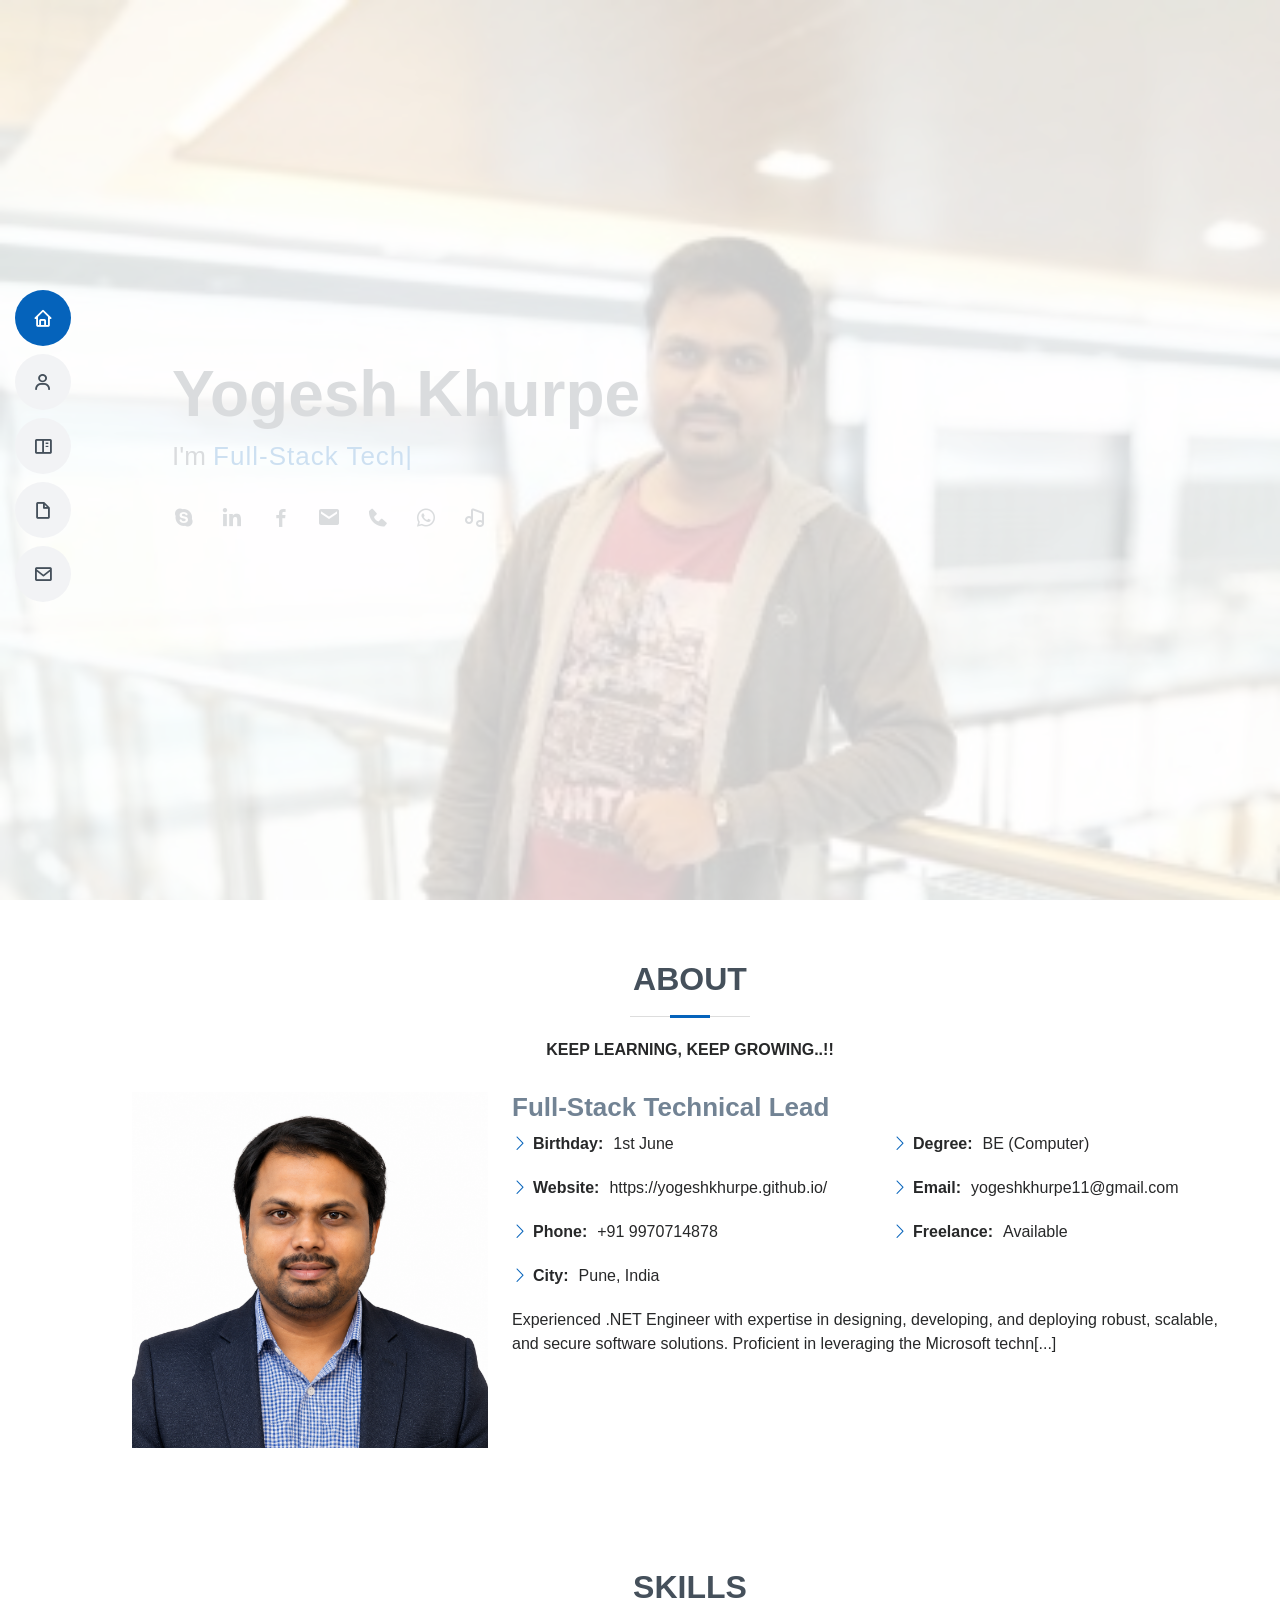
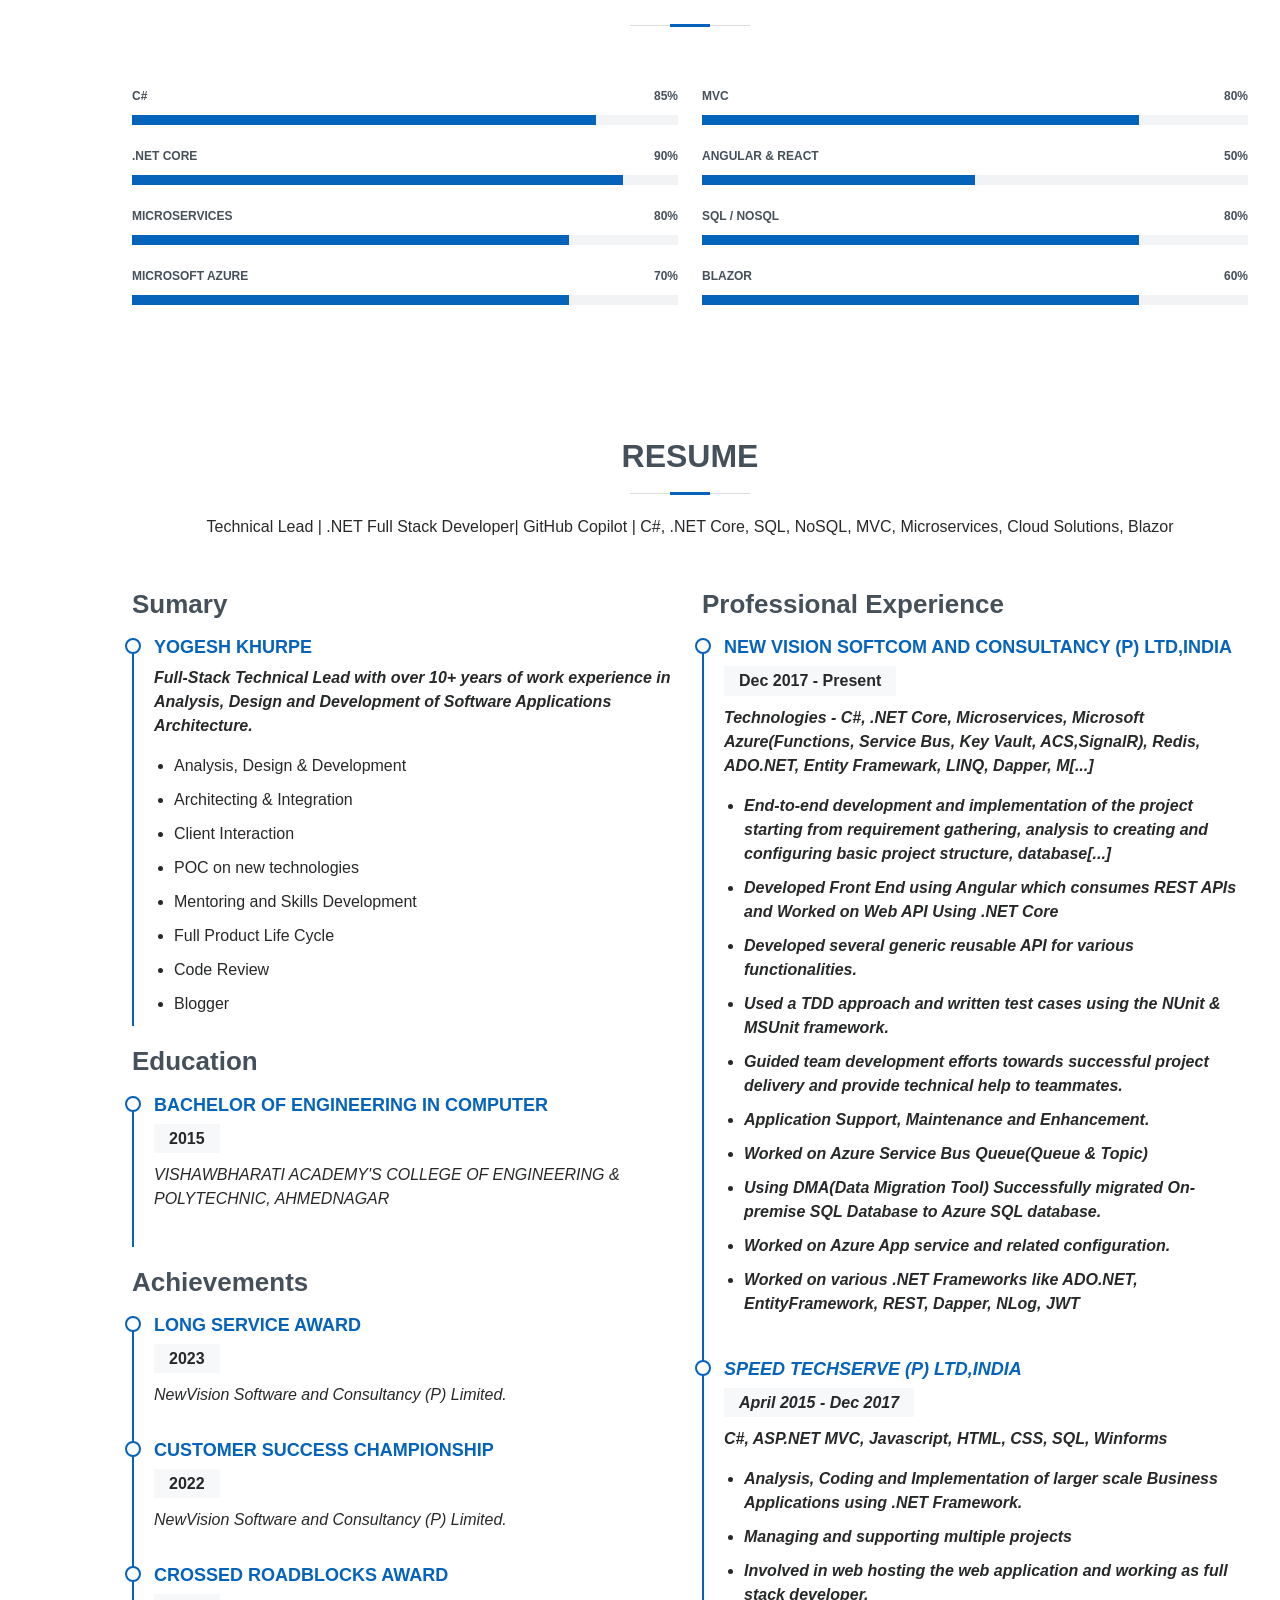
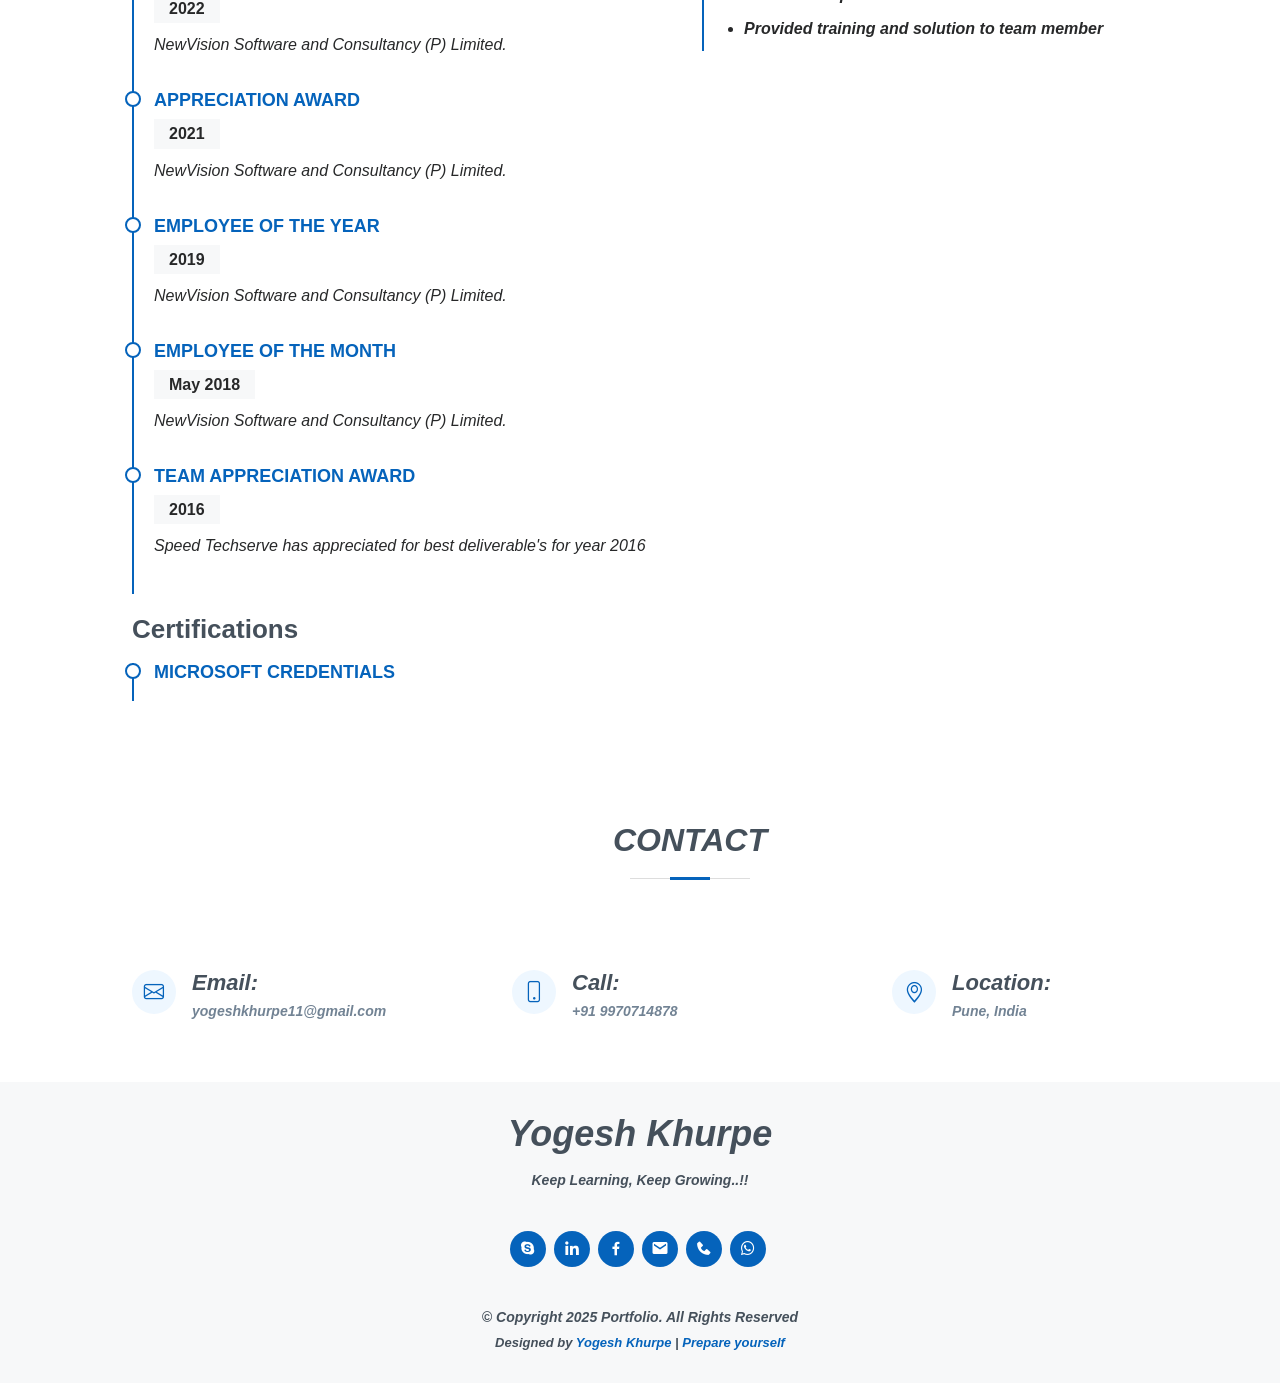
==== commit 14afca79: "Replace profile image with a new PNG file" ====
--- a/index.html
+++ b/index.html
@@ -92,7 +92,7 @@
 
                 <div class="row">
                     <div class="col-lg-4">
-                        <img src="assets/img/profile-img.jpg" class="img-fluid" alt="">
+                        <img src="assets/img/file_00000000c49c7207b8b1bfbeda37d59f.png" class="img-fluid" alt="">
                     </div>
                     <div class="col-lg-8 pt-4 pt-lg-0 content">
                         <h3>Full-Stack Technical Lead </h3>               
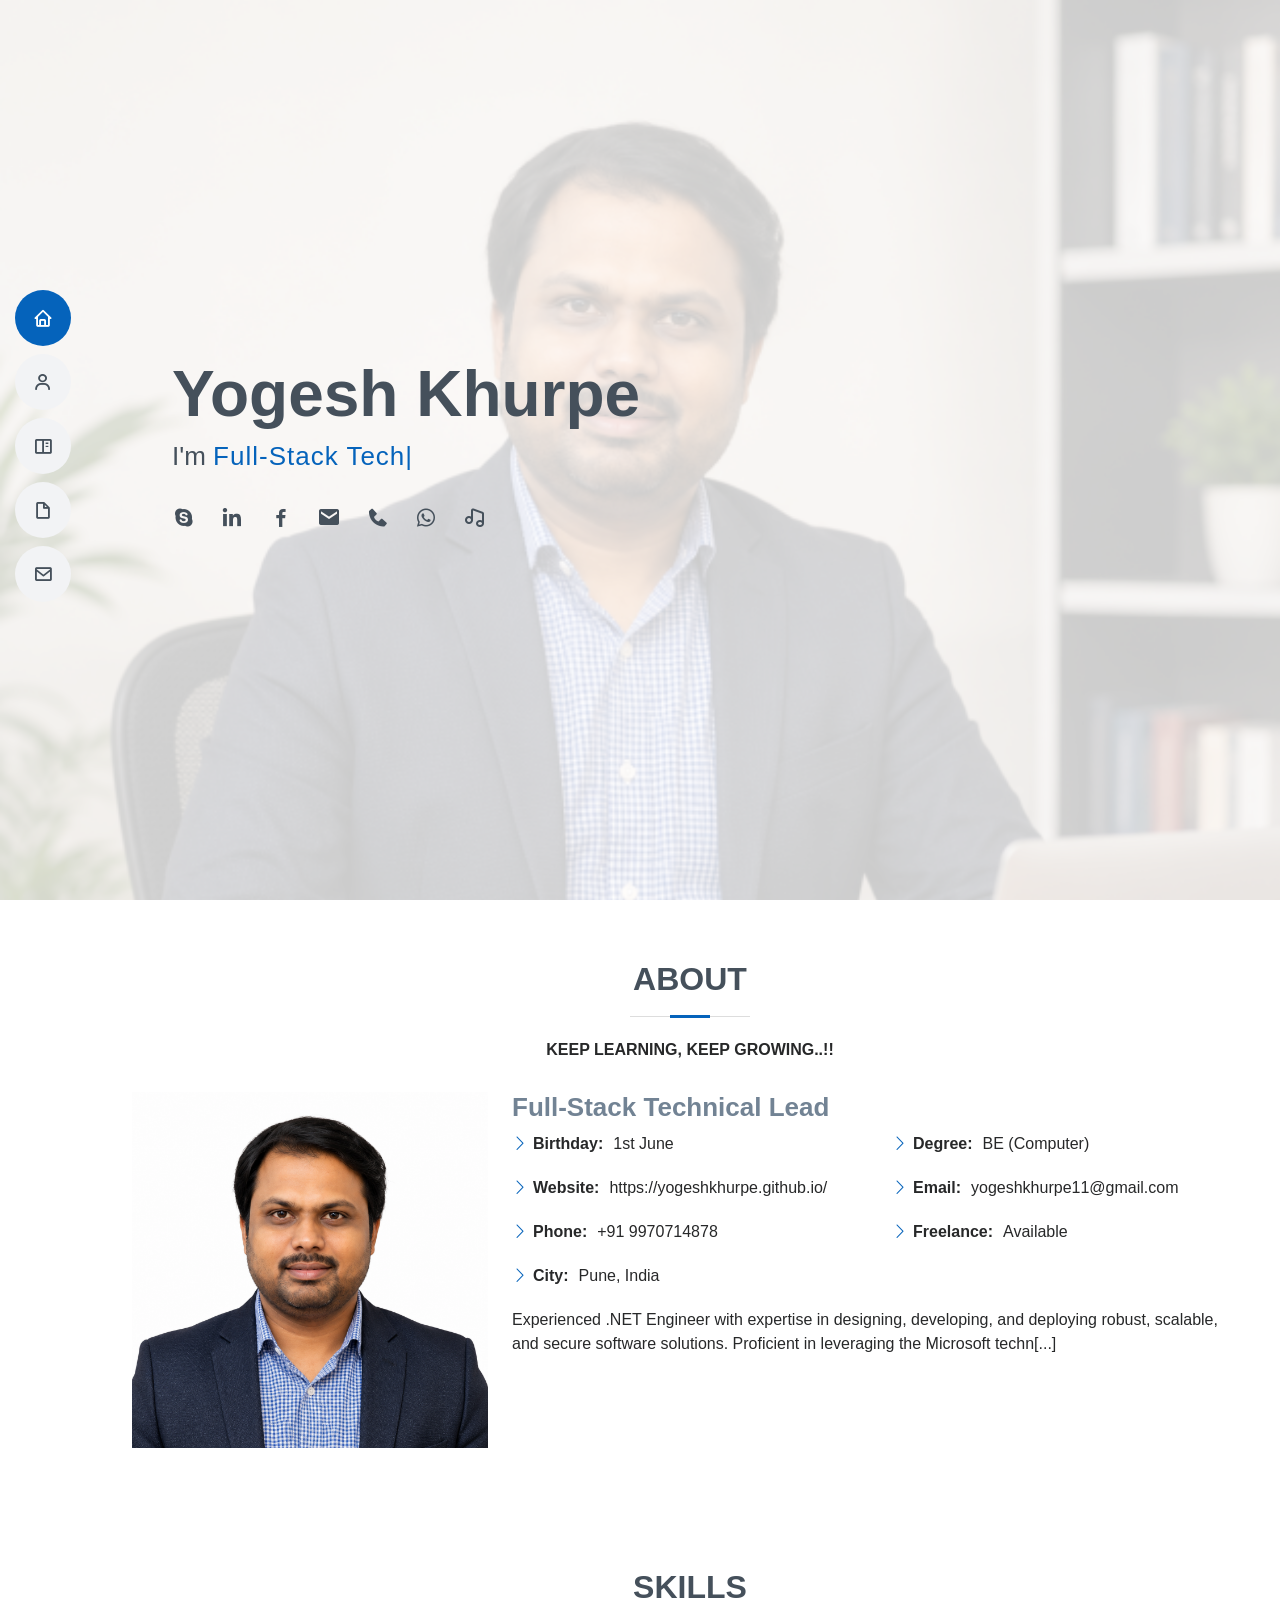
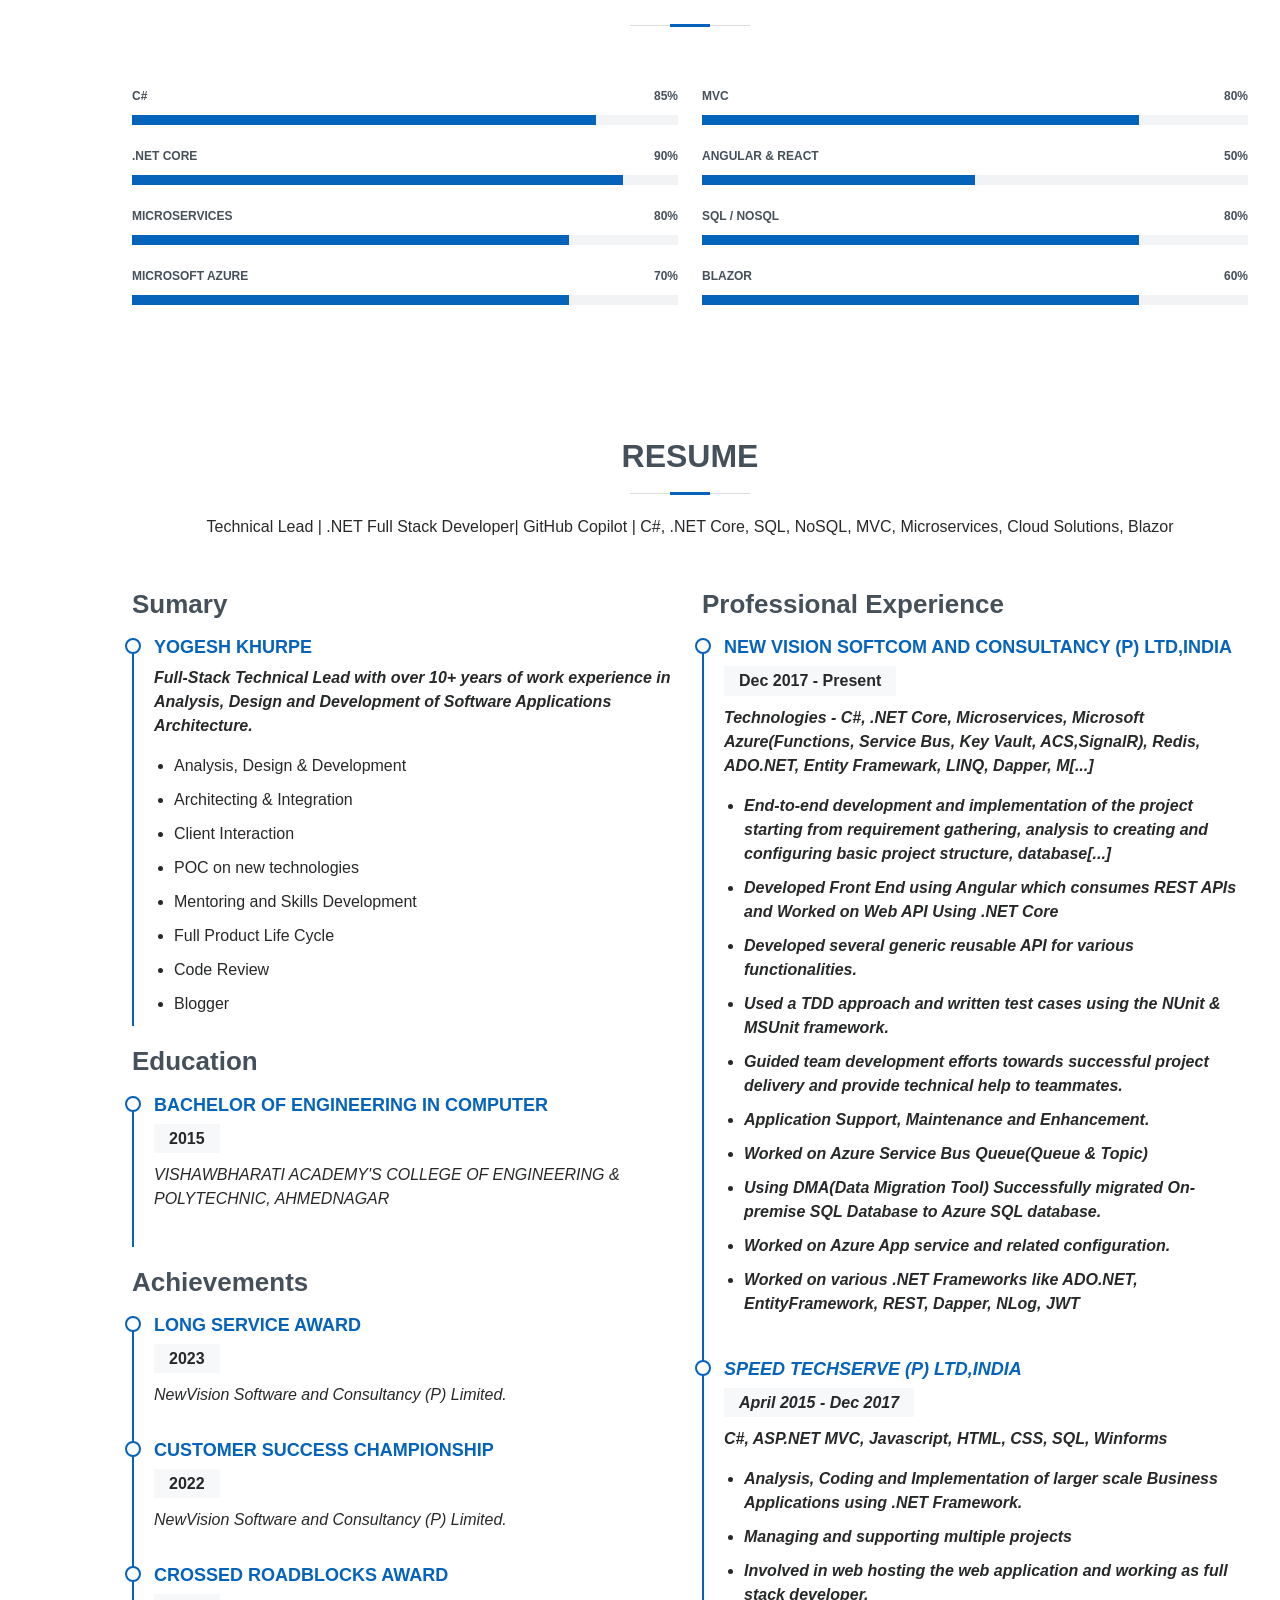
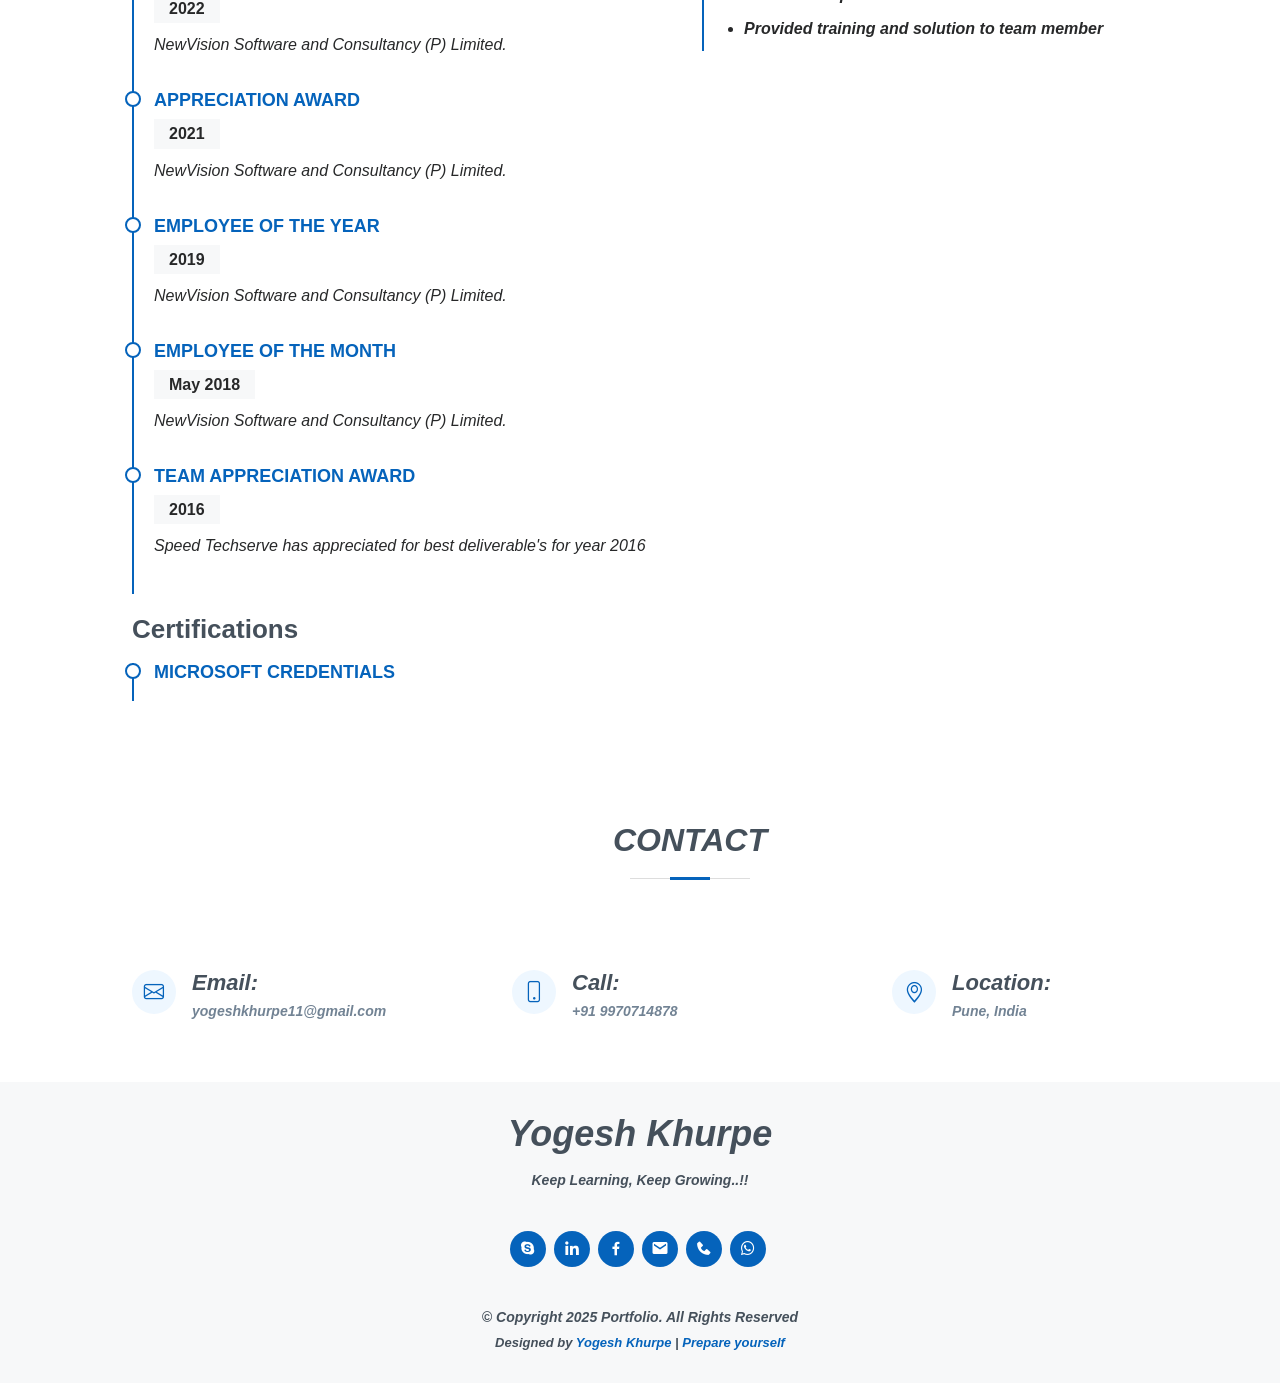
==== commit 1a3d7aa2: "few fixes" ====
--- a/index.html
+++ b/index.html
@@ -17,6 +17,7 @@
     <link href="https://fonts.googleapis.com/css?family=Open+Sans:300,300i,400,400i,600,600i,700,700i|Raleway:300,300i,400,400i,500,500i,600,600i,700,700i|Poppins:300,300i,400,400i,500,500i,600,600i,7[...]
 
     <!-- Vendor CSS Files -->
+    
     <link href="assets/vendor/aos/aos.css" rel="stylesheet">
     <link href="assets/vendor/bootstrap/css/bootstrap.min.css" rel="stylesheet">
     <link href="assets/vendor/bootstrap-icons/bootstrap-icons.css" rel="stylesheet">
--- a/assets/css/style.css
+++ b/assets/css/style.css
@@ -1,12 +1,12 @@
-/**
-* Template Name: MyResume - v4.0.1
-* Template URL: https://bootstrapmade.com/free-html-bootstrap-template-my-resume/
-* Author: BootstrapMade.com
-* License: https://bootstrapmade.com/license/
-*/
-
-/*--------------------------------------------------------------
-# General
+/**
+* Template Name: MyResume - v4.0.1
+* Template URL: https://bootstrapmade.com/free-html-bootstrap-template-my-resume/
+* Author: BootstrapMade.com
+* License: https://bootstrapmade.com/license/
+*/
+
+/*--------------------------------------------------------------
+# General
 --------------------------------------------------------------*/
 body {
   font-family: "Open Sans", sans-serif;
@@ -27,8 +27,8 @@
   font-family: "Raleway", sans-serif;
 }
 
-/*--------------------------------------------------------------
-# Back to top button
+/*--------------------------------------------------------------
+# Back to top button
 --------------------------------------------------------------*/
 .back-to-top {
   position: fixed;
@@ -60,8 +60,8 @@
   opacity: 1;
 }
 
-/*--------------------------------------------------------------
-# Preloader
+/*--------------------------------------------------------------
+# Preloader
 --------------------------------------------------------------*/
 #preloader {
   position: fixed;
@@ -107,8 +107,8 @@
   }
 }
 
-/*--------------------------------------------------------------
-# Disable aos animation delay on mobile devices
+/*--------------------------------------------------------------
+# Disable aos animation delay on mobile devices
 --------------------------------------------------------------*/
 @media screen and (max-width: 768px) {
   [data-aos-delay] {
@@ -116,8 +116,8 @@
   }
 }
 
-/*--------------------------------------------------------------
-# Header
+/*--------------------------------------------------------------
+# Header
 --------------------------------------------------------------*/
 #header {
   position: fixed;
@@ -145,11 +145,11 @@
   }
 }
 
-/*--------------------------------------------------------------
-# Navigation Menu
---------------------------------------------------------------*/
-/**
-* Desktop Navigation 
+/*--------------------------------------------------------------
+# Navigation Menu
+--------------------------------------------------------------*/
+/**
+* Desktop Navigation 
 */
 .nav-menu {
   padding: 0;
@@ -220,8 +220,8 @@
   display: block;
 }
 
-/**
-* Mobile Navigation 
+/**
+* Mobile Navigation 
 */
 .mobile-nav-toggle {
   position: fixed;
@@ -256,13 +256,13 @@
   background-color: #0563bb;
 }
 
-/*--------------------------------------------------------------
-# Hero Section
+/*--------------------------------------------------------------
+# Hero Section
 --------------------------------------------------------------*/
 #hero {
   width: 100%;
   height: 100vh;
-  background: url("../img/hero-bg.jpg") top right no-repeat;
+  background: url("../img/file_00000000e270720986ca5532371181a5-1.png") top right no-repeat;
   background-size: cover;
   position: relative;
 }
@@ -281,6 +281,7 @@
   top: 0;
   left: 0;
   right: 0;
+  z-index: 1;
 }
 
 #hero h1 {
@@ -307,6 +308,12 @@
   margin-top: 30px;
 }
 
+/* Ensure hero content sits above the semi-transparent overlay so links are clickable */
+#hero .container {
+  position: relative;
+  z-index: 2;
+}
+
 #hero .social-links a {
   font-size: 24px;
   display: inline-block;
@@ -335,8 +342,8 @@
   }
 }
 
-/*--------------------------------------------------------------
-# Sections General
+/*--------------------------------------------------------------
+# Sections General
 --------------------------------------------------------------*/
 section {
   padding: 60px 0;
@@ -384,8 +391,8 @@
   margin-bottom: 0;
 }
 
-/*--------------------------------------------------------------
-# About
+/*--------------------------------------------------------------
+# About
 --------------------------------------------------------------*/
 .about .content h3 {
   font-weight: 700;
@@ -419,8 +426,8 @@
   margin-bottom: 0;
 }
 
-/*--------------------------------------------------------------
-# Facts
+/*--------------------------------------------------------------
+# Facts
 --------------------------------------------------------------*/
 .facts .count-box {
   padding: 30px 30px 25px 30px;
@@ -461,8 +468,8 @@
   font-size: 14px;
 }
 
-/*--------------------------------------------------------------
-# Akills
+/*--------------------------------------------------------------
+# Akills
 --------------------------------------------------------------*/
 .skills .progress {
   height: 60px;
@@ -497,8 +504,8 @@
   background-color: #0563bb;
 }
 
-/*--------------------------------------------------------------
-# Resume
+/*--------------------------------------------------------------
+# Resume
 --------------------------------------------------------------*/
 .resume .resume-title {
   font-size: 26px;
@@ -558,8 +565,8 @@
   border: 2px solid #0563bb;
 }
 
-/*--------------------------------------------------------------
-# Portfolio
+/*--------------------------------------------------------------
+# Portfolio
 --------------------------------------------------------------*/
 .portfolio .portfolio-item {
   margin-bottom: 30px;
@@ -714,8 +721,8 @@
   right: 15px;
 }
 
-/*--------------------------------------------------------------
-# Portfolio Details
+/*--------------------------------------------------------------
+# Portfolio Details
 --------------------------------------------------------------*/
 .portfolio-details {
   padding-top: 40px;
@@ -779,8 +786,8 @@
   padding: 0;
 }
 
-/*--------------------------------------------------------------
-# Services
+/*--------------------------------------------------------------
+# Services
 --------------------------------------------------------------*/
 .services .icon-box {
   text-align: center;
@@ -912,8 +919,8 @@
   fill: #11dbcf;
 }
 
-/*--------------------------------------------------------------
-# Testimonials
+/*--------------------------------------------------------------
+# Testimonials
 --------------------------------------------------------------*/
 .testimonials .section-header {
   margin-bottom: 40px;
@@ -989,8 +996,8 @@
   }
 }
 
-/*--------------------------------------------------------------
-# Contact
+/*--------------------------------------------------------------
+# Contact
 --------------------------------------------------------------*/
 .contact .info {
   width: 100%;
@@ -1131,8 +1138,8 @@
   }
 }
 
-/*--------------------------------------------------------------
-# Footer
+/*--------------------------------------------------------------
+# Footer
 --------------------------------------------------------------*/
 #footer {
   background: #f7f8f9;
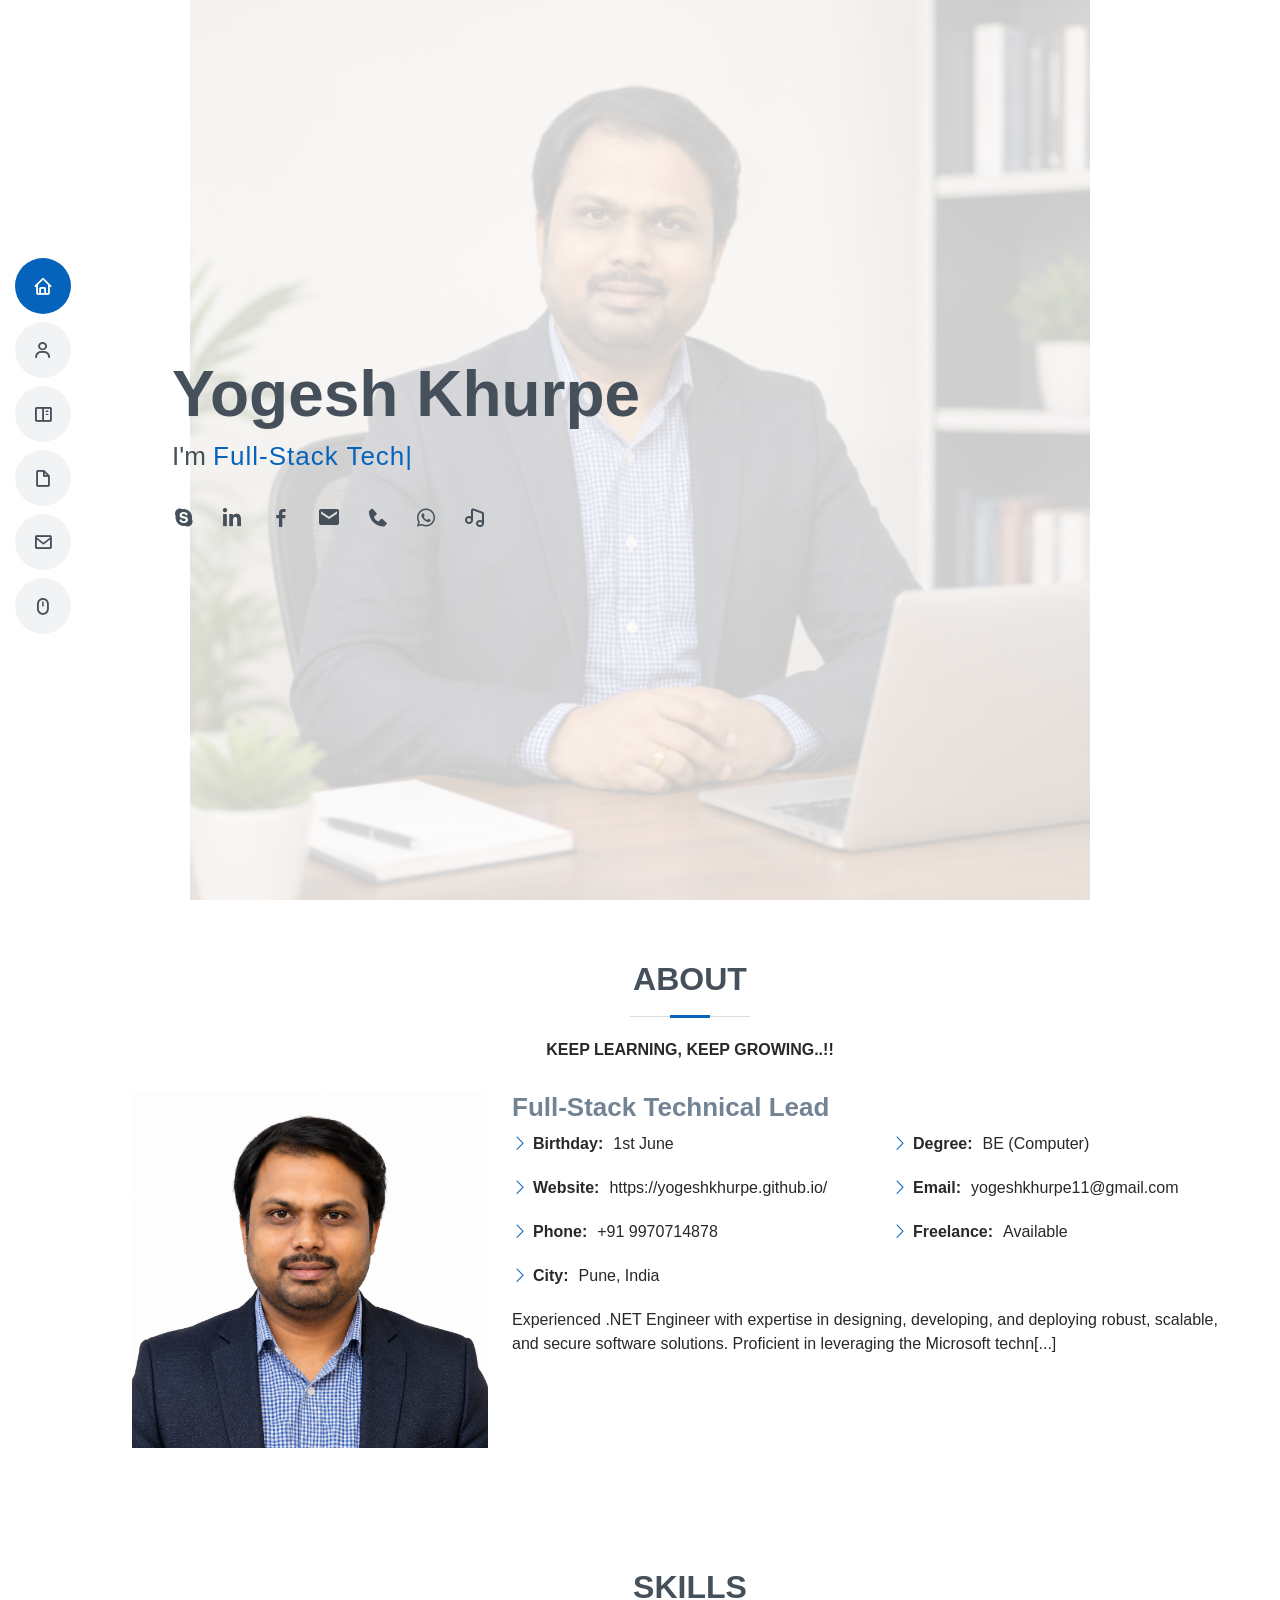
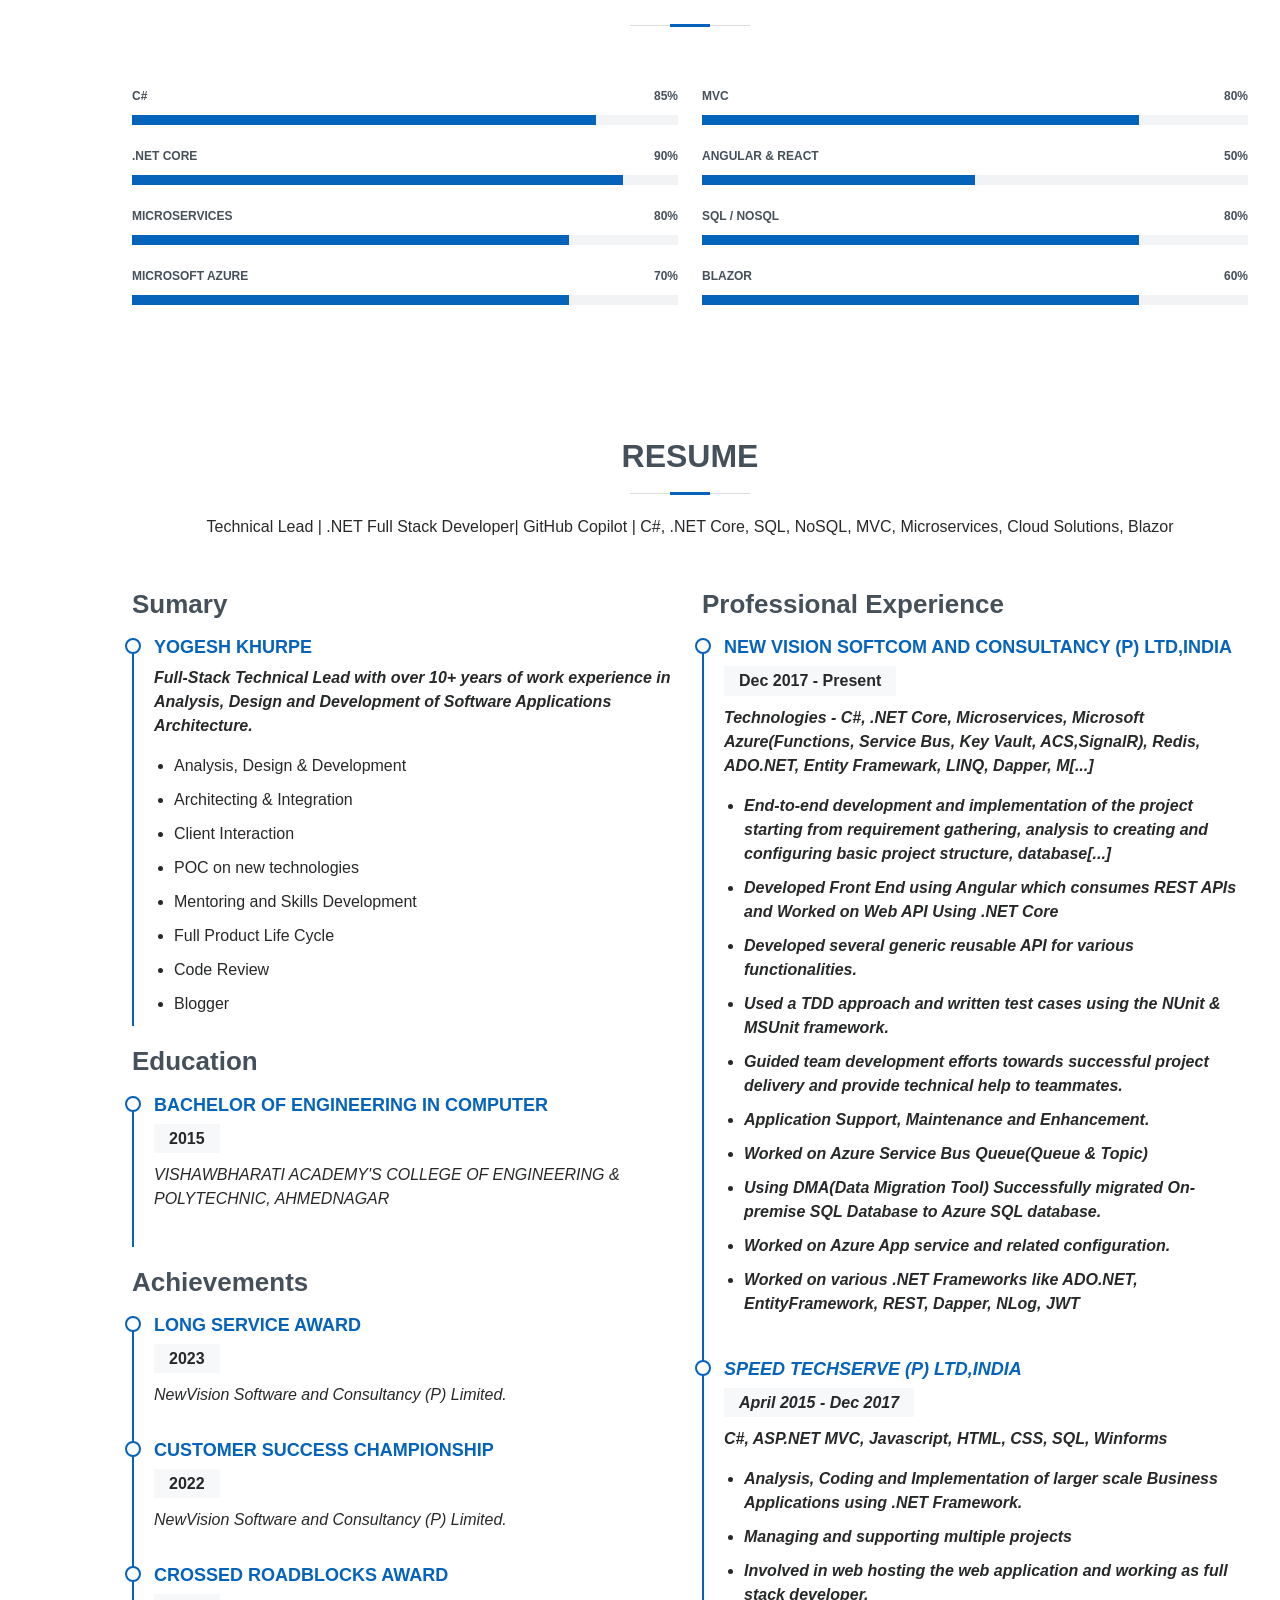
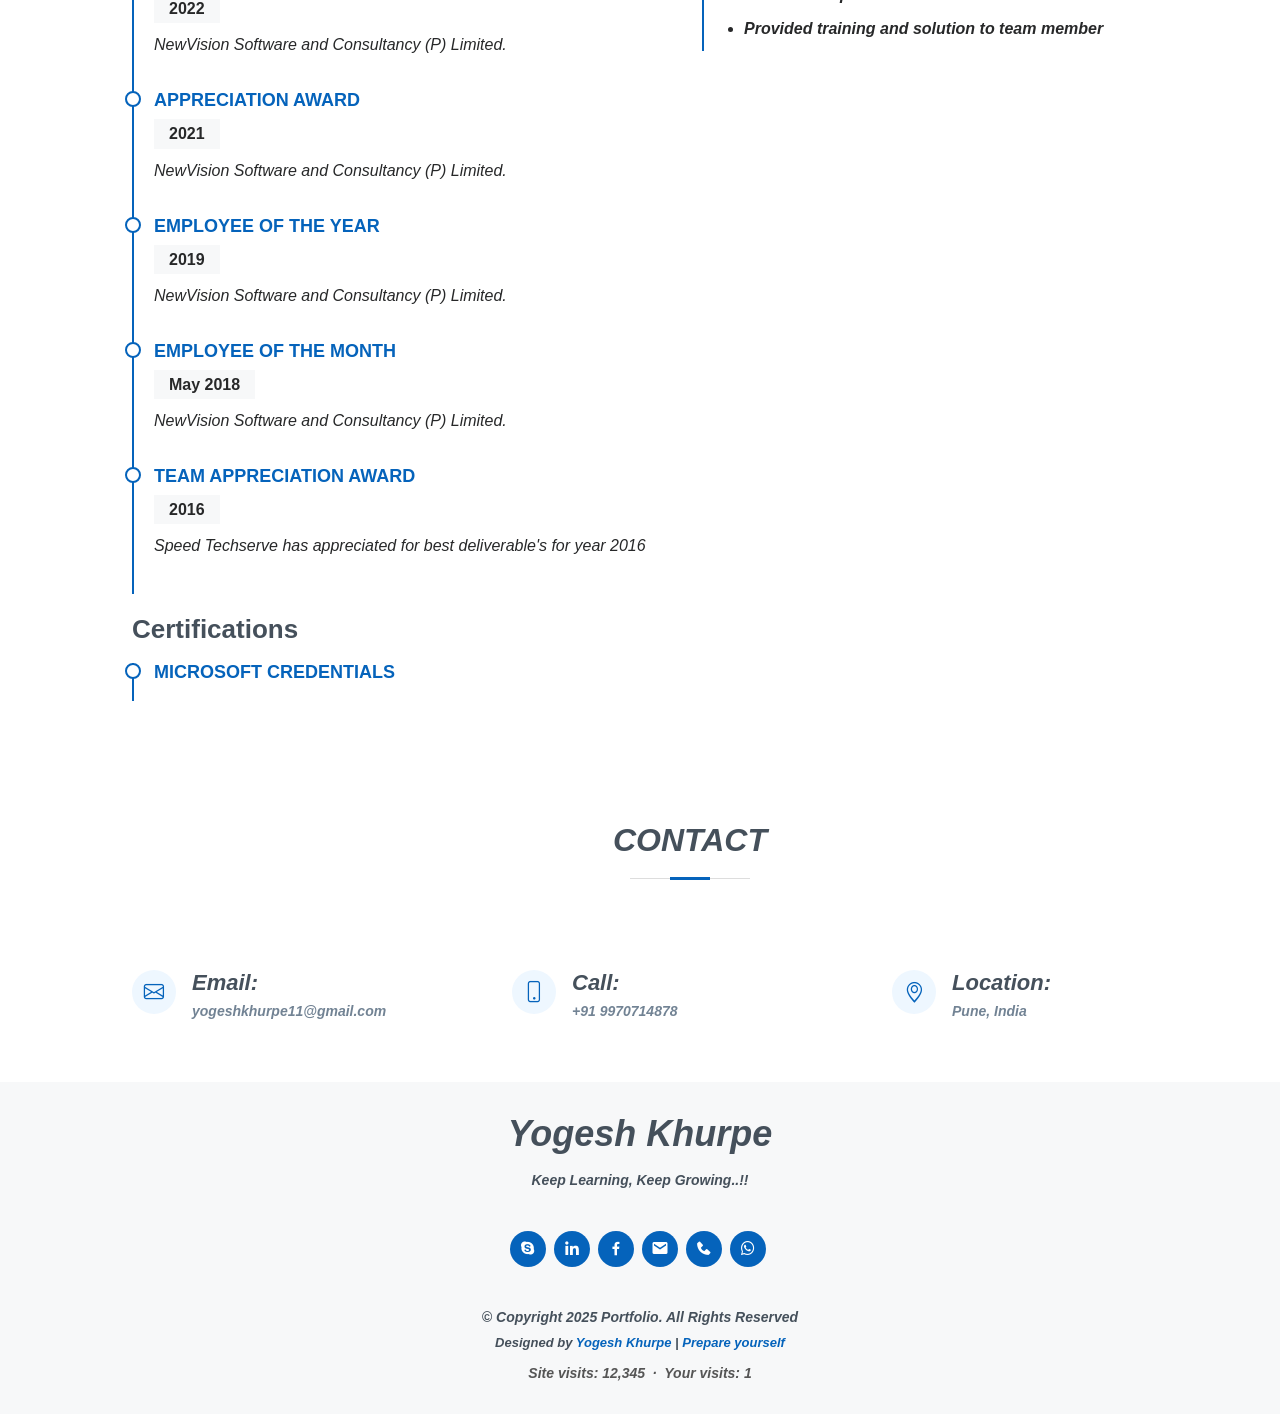
==== commit 4b308557: "upgraded few changes" ====
--- a/index.html
+++ b/index.html
@@ -56,6 +56,7 @@
                 <li><a href="#resume" class="nav-link scrollto"><i class="bx bx-file-blank"></i> <span>Resume</span></a></li>
                 <!--<li><a href="#services" class="nav-link scrollto"><i class="bx bx-server"></i> <span>Services</span></a></li>-->
                 <li><a href="#contact" class="nav-link scrollto"><i class="bx bx-envelope"></i> <span>Contact</span></a></li>
+                <li><a href="kids-game.html" class="nav-link"><i class="bx bx-mouse"></i> <span>Kids Game</span></a></li>
             </ul>
         </nav><!-- .nav-menu -->
 
@@ -408,6 +409,11 @@
             <div class="credits">
                 Designed by <a href="#">Yogesh Khurpe</a> | <a href="/preparation" target="_blank">Prepare yourself</a>
             </div>  
+            <div class="visit-counter" style="margin-top:10px;font-size:14px;color:#555">
+                <span id="staticCount" data-count="12345">Site visits: 12,345</span>
+                &nbsp;&middot;&nbsp;
+                <span id="localCount">Your visits: 0</span>
+            </div>
         </div>
     </footer><!-- End Footer -->
 
@@ -431,6 +437,27 @@
     <!-- Credly Badge Script -->
     <script type="text/javascript" async src="//cdn.credly.com/assets/utilities/embed.js"></script>
 
+        <script>
+            (function(){
+                // Static placeholder: update data-count attribute in the DOM to change the displayed total
+                var staticEl = document.getElementById('staticCount');
+                var localEl = document.getElementById('localCount');
+                if(staticEl){
+                    var staticCount = parseInt(staticEl.getAttribute('data-count')||'0',10) || 0;
+                    staticEl.textContent = 'Site visits: ' + staticCount.toLocaleString();
+                }
+                try{
+                    var key = 'yogesh_site_local_visits_v1';
+                    var v = parseInt(localStorage.getItem(key) || '0',10) || 0;
+                    v = v + 1;
+                    localStorage.setItem(key, v);
+                    if(localEl) localEl.textContent = 'Your visits: ' + v.toLocaleString();
+                }catch(e){
+                    if(localEl) localEl.textContent = 'Your visits: N/A';
+                }
+            })();
+        </script>
+
 </body>
 
 </html>
--- a/assets/css/style.css
+++ b/assets/css/style.css
@@ -262,7 +262,9 @@
 #hero {
   width: 100%;
   height: 100vh;
-  background: url("../img/file_00000000e270720986ca5532371181a5-1.png") top right no-repeat;
+  background-image: url("../img/file_00000000e270720986ca5532371181a5-1.png");
+  background-position: center top;
+  background-repeat: no-repeat;
   background-size: cover;
   position: relative;
 }
@@ -270,6 +272,21 @@
 @media (min-width: 992px) {
   #hero {
     padding-left: 160px;
+  }
+}
+
+/* On very large screens, fit image to width to avoid extra empty areas while keeping it centered vertically */
+@media (min-width: 1200px) {
+  #hero {
+    background-size: contain;
+    background-position: center top;
+  }
+}
+
+@media (max-width: 992px) {
+  #hero {
+    background-position: top center;
+    background-size: cover;
   }
 }
 
